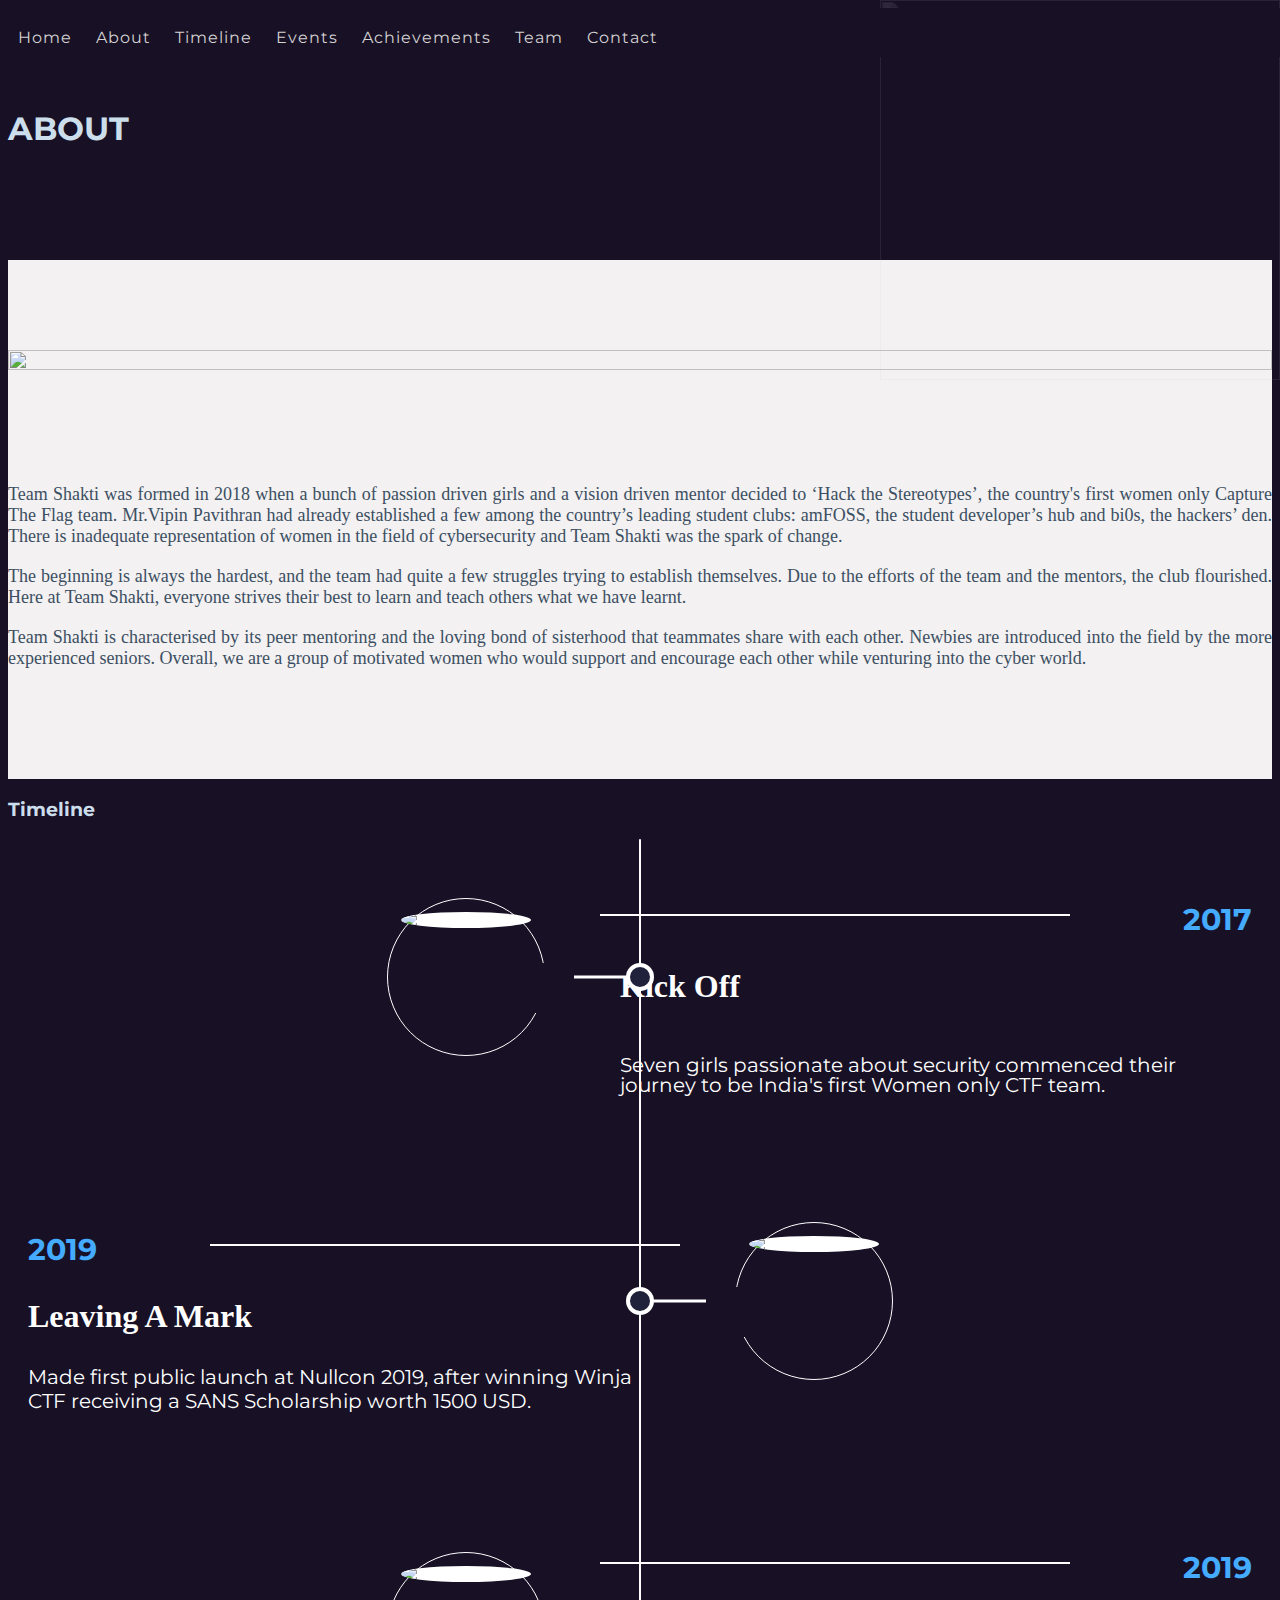
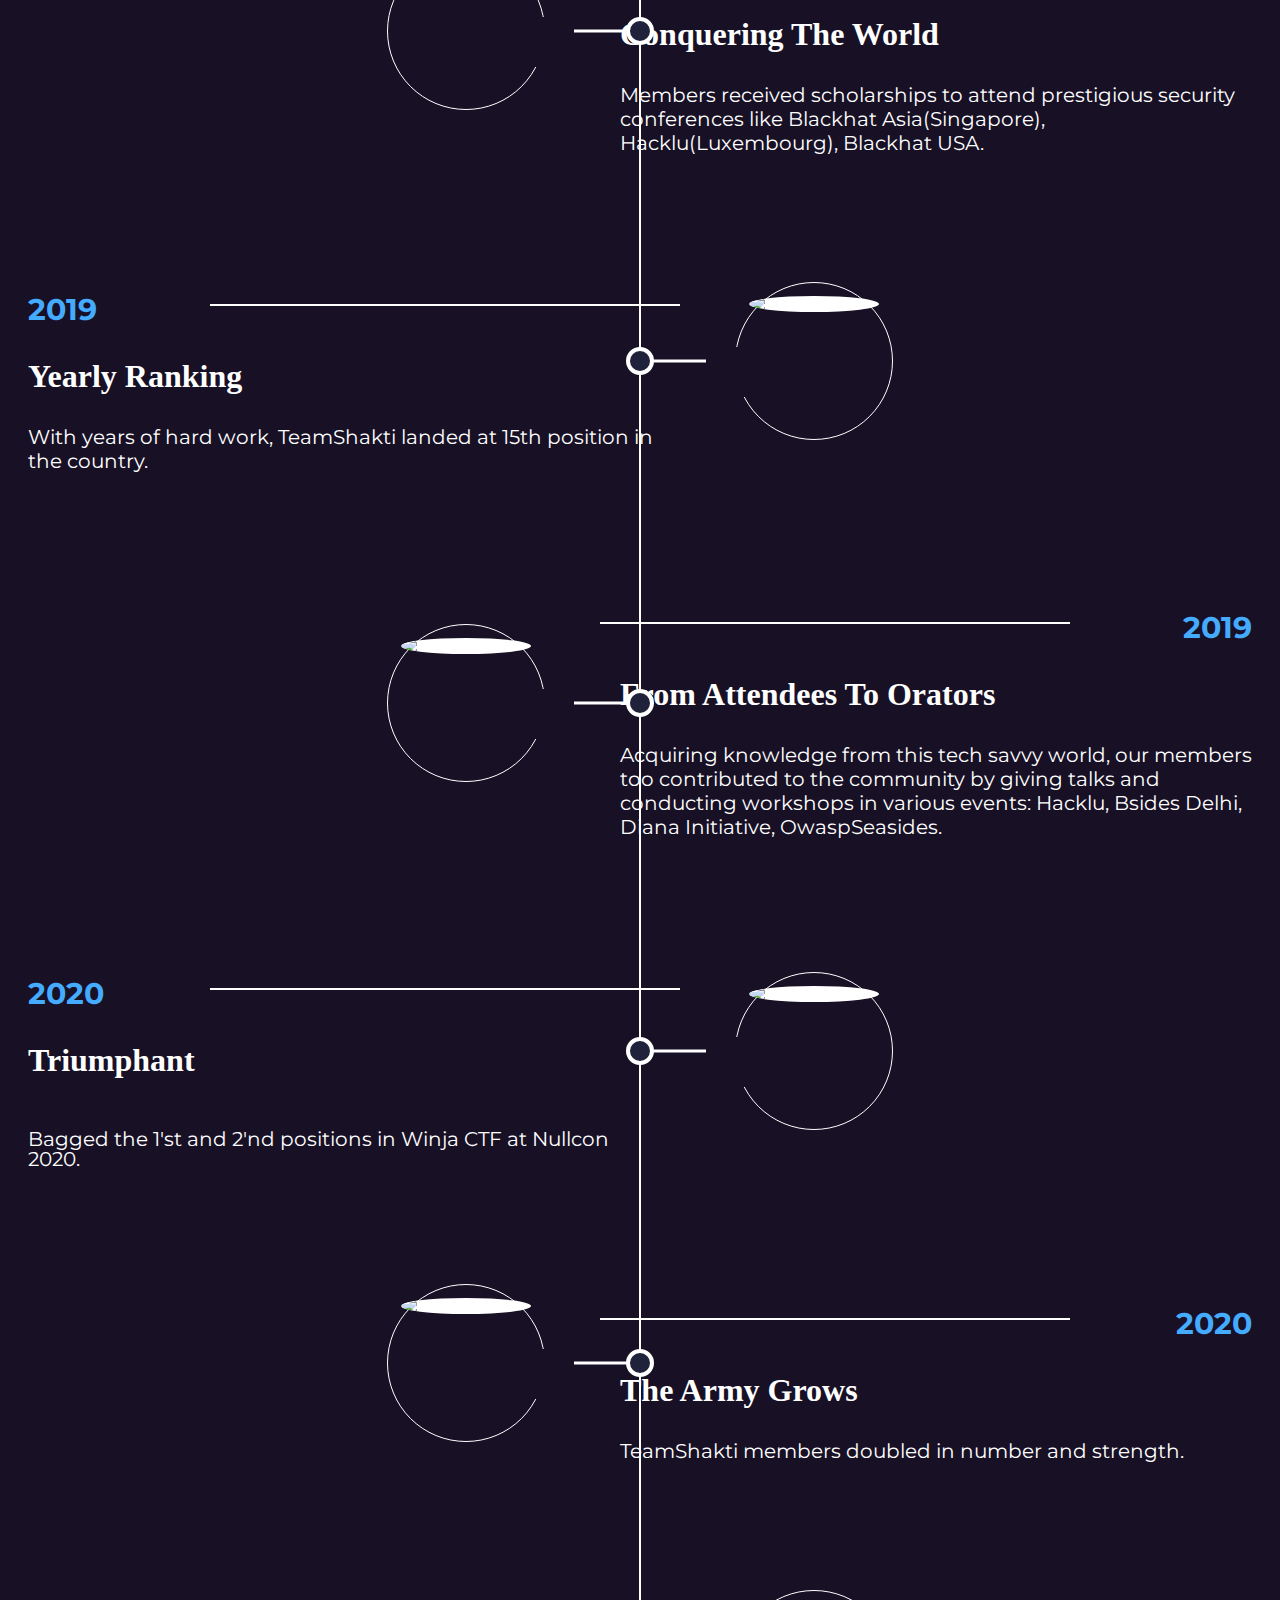
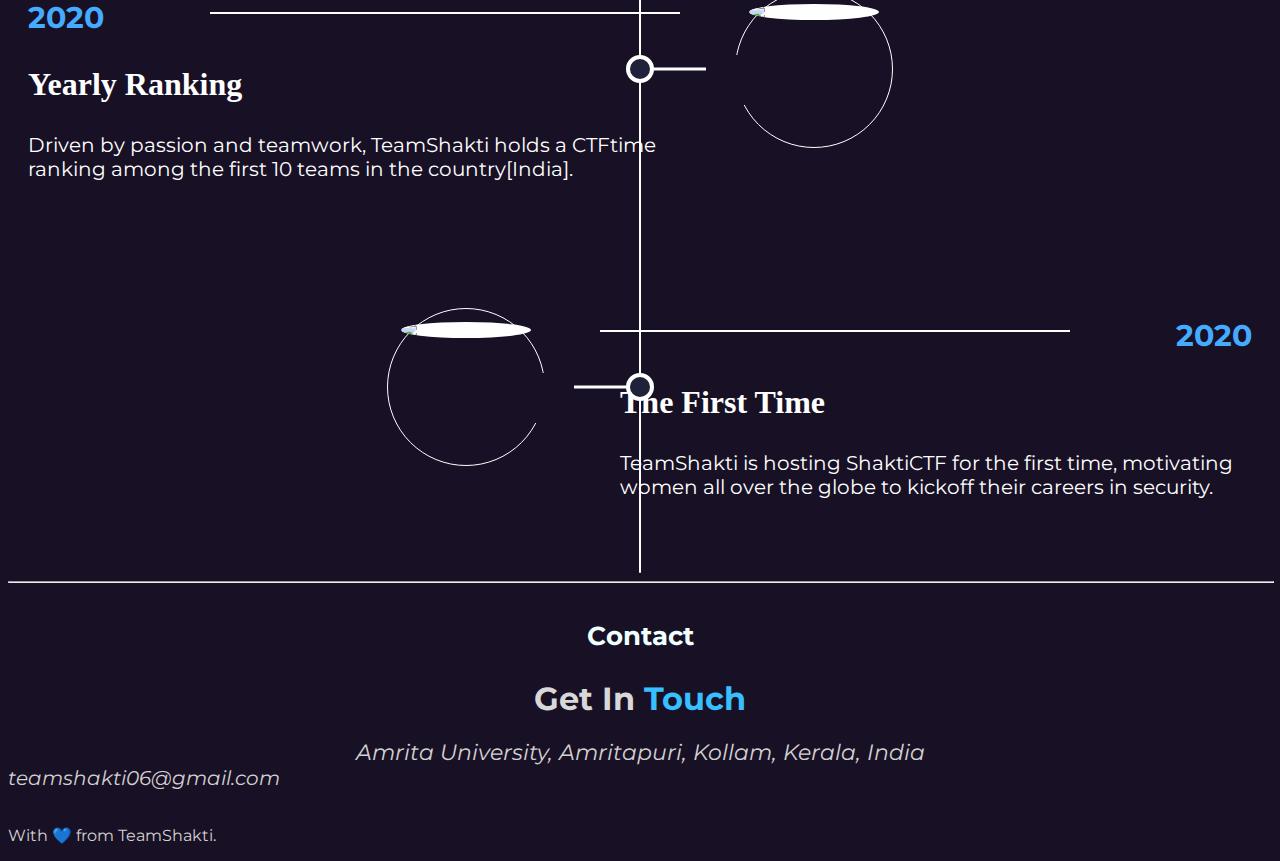
==== about.html @ 2ec17762 "Add files via upload" ====
<!doctype html>
<html lang="en">
  <head>
    <link rel="shortcut icon" type="image/icon" href="assets/img/TEAMSHAKTI.ico"/>
    <title>Team Shakti</title>
    <!-- Required meta tags -->
    <meta charset="utf-8">
    <meta name="viewport" content="width=device-width, initial-scale=1, shrink-to-fit=no">

    <!-- carousel CSS -->
    <link rel="stylesheet" href="assets/css/owl.carousel.min.css">
    <!--header icon CSS -->
    <!---<link rel="icon" href="assets/img/fabicon.png"> -->
    <!-- animations CSS -->
    <link rel="stylesheet" href="assets/css/animate.min.css">
    <!-- font-awsome CSS -->
    <link rel="stylesheet" href="assets/css/font-awesome.min.css">
    <!-- Bootstrap CSS -->
    <link rel="stylesheet" href="assets/css/bootstrap.min.css">
    <!-- mobile menu CSS -->
    <link rel="stylesheet" href="assets/css/slicknav.min.css">
    <!--css animation-->
    <link rel="stylesheet" href="assets/css/animation.css">
    <!--css animation-->
    <link rel="stylesheet" href="assets/css/material-design-iconic-font.min.css">
    <!-- style CSS -->
    <link rel="stylesheet" href="style.css">
    <!-- responsive CSS -->
    <link rel="stylesheet" href="assets/css/responsive.css">
  </head>
  <body>
    <!--header area start-->
        <div class="header-area wow fadeInDown header-absolate" style="position: fixed; background: #181126" id="nav" data-0="position:fixed;" data-top-top="position:fixed;top:0;" data-edge-strategy="set">
      <div class="container">
        <div class="row">
          <div class="col-4 d-block d-lg-none">
            <div class="mobile-menu"></div>
          </div>
          <div class="col-4 col-lg-2 ">
          </div>
                <div class="col-4 col-lg-8 d-none d-lg-block">
                    <div class="main-menu text-center">
                        <nav>
                                <ul id="slick-nav">
                                        <li><a class="scroll menu-options" href="index.html">Home</a></li>
                                        <li><a class="scroll menu-options" href="about.html">About</a></li>
                                        <li><a class="scroll menu-options" href="#timeline">Timeline</a></li>
                                        <li><a class="scroll menu-options" href="events.html">Events</a></li>
                                        <li><a class="scroll menu-options" href="achievements.html">Achievements</a></li>
                                        <li><a class="scroll menu-options" href="members.html">Team</a></li>
                                        <li><a class="scroll menu-options" href="#contact">Contact</a></li>
                                </ul>
                        </nav>
                    </div>
                </div>


            </div>
        </div>
    </div>
    <!--header area end-->


   <!--welcome area start-->


<div class="welcome-area wow fadeInUp" id="home">
         <div id="particles-js"></div>
         <div class="container">
            <div class="row">
               <div class="col-12 col-md-0 text-center">

                        <h1 class="welcome-text white_fontcolour">ABOUT</h1>

               </div>
            </div>
         </div>
             <div class="space-90"></div>
      </div>




   <div class="membe">
    <div class="welcome-area wow fadeInUp" id="home">

        <div class="container">
            <div class="row">
                <div class="col-12 col-md-6 align-self-center">
                    <div class="welcome-right">
                        <div class="space-10"></div>
                            <div class="welcome-img">
                                    <img src="assets/img/about9.png" alt="">
                                </div>
                                <div class="space-20"></div>
                    </div>
                </div>
                <div class="col-12 col-md-6">
                        <div class="welcome-text">
                            <div class="space-90"></div>
                               <div class="aboutfont">Team Shakti was formed in 2018 when a bunch of passion driven girls and a vision driven mentor decided to ‘Hack the Stereotypes’, the country's first women only Capture The Flag team. Mr.Vipin Pavithran had already established a few among the country’s leading student clubs: amFOSS, the student developer’s hub and bi0s, the hackers’ den. There is inadequate representation of women in the field of cybersecurity and Team Shakti was the spark of change.</div>
                               <br>
                                <div class="aboutfont"> The beginning is always the hardest, and the team had quite a few struggles trying to establish themselves. Due to the efforts of the team and the mentors, the club flourished. Here at Team Shakti, everyone strives their best to learn and teach others what we have learnt.</div>
                                <br>
                                <div class="aboutfont">Team Shakti is characterised by its peer mentoring and the loving bond of sisterhood that teammates share with each other. Newbies are introduced into the field by the more experienced seniors. Overall, we are a group of motivated women who would support and encourage each other while venturing into the cyber world.</div>
                               <div class="space-20"></div>
                           </div>
<div class="space-90"></div>
                </div>
            </div>
        </div>
    </div>
    </div
   <div class = "space-90"></div>
   <div class="container" id="timeline">
        <h3 class="heading white_fontcolour text-center">Timeline</h3>
        <div class="row">
            <div class="col-md-12">
            <div class="main-timeline">
                    <a class="timeline">
                        <div class="timeline-icon"><img src="assets/img/group.jpg"></div>
                        <div class="timeline-content">
                            <h3 class="title" style="text-align: right">2017</h3>
                            <h4 class="timelinefont2">Kick Off</h4>
                            <div class="timelinefont1 description"><p>Seven girls passionate about security commenced their journey to be India's first Women only CTF team.</p></div>

                        </div>
                    </a>
                    <a class="timeline">
                        <div class="timeline-icon"><img src="assets/img/girls_winning1.jpg"></div>
                        <div class="timeline-content">
                            <h3 class="title">2019</h3>
                            <h4 class="timelinefont2">Leaving A Mark</h4>
                            <div class="timelinefont1"><p> Made first public launch at Nullcon 2019, after winning Winja CTF receiving a SANS Scholarship worth 1500 USD.</p></div>
                        </div>
                    </a>
                    <a class="timeline">
                        <div class="timeline-icon"><img src="assets/img/getting_scholarship.jpg"></div>
                        <div class="timeline-content">
                            <h3 class="title" style="text-align:right">2019</h3>
                            <h4 class="timelinefont2">Conquering the world</h4>
                            <div class="timelinefont1"><p>Members received scholarships to attend prestigious security conferences like Blackhat Asia(Singapore), Hacklu(Luxembourg), Blackhat USA.</p></div>
                        </div>
                    </a>
                    <a class="timeline">
                        <div class="timeline-icon"><img src="assets/img/girl_leaders.jpg"></div>
                        <div class="timeline-content">
                            <h3 class="title">2019</h3>
                           <h4 class="timelinefont2">Yearly Ranking</h4>
                           <div class="timelinefont1"><p> With years of hard work, TeamShakti landed at 15th position in the country.</p></div> 
                        </div>
                    </a>
                    <a class="timeline">
                        <div class="timeline-icon"><img src="assets/img/girls_giving_talk.jpg"></div>
                        <div class="timeline-content">
                            <h3 class="title" style="text-align: right">2019</h3>
                            <h4 class="timelinefont2">From Attendees to Orators</h4>
                           <div class="timelinefont1"><p>Acquiring knowledge from this tech savvy world, our members too contributed to the community by giving talks and conducting workshops in various events: Hacklu, Bsides Delhi, Diana Initiative, OwaspSeasides.</p></div> 
                        </div>
                    </a>
                    <a class="timeline">
                        <div class="timeline-icon"><img src="assets/img/triumphant.jpg"></div>
                        <div class="timeline-content">
                            <h3 class="title">2020</h3>
                            <h4 class="timelinefont2">Triumphant</h4>
                           <div class="timelinefont1 description"><p>Bagged the 1'st and 2'nd positions in Winja CTF at Nullcon 2020.</p></div> 
                        </div>
                    </a>
                    <a class="timeline">
                        <div class="timeline-icon"><img src="assets/img/team_growth.jpg"></div>
                        <div class="timeline-content">
                            <h3 class="title" style="text-align:right">2020</h3>
                            <h4 class="timelinefont2">The Army Grows</h4>
                           <div class="timelinefont1"><p>TeamShakti members doubled in number and strength.</p></div> 
                        </div>
                    </a>
                    <a class="timeline">
                        <div class="timeline-icon"><img src="assets/img/indian_flag.jpg"></div>
                        <div class="timeline-content">
                            <h2 class="title">2020</h2>
                            <h4 class="timelinefont2">Yearly Ranking</h4>
                           <div class="timelinefont1"><p>Driven by passion and teamwork, TeamShakti holds a CTFtime ranking among the first 10 teams in the country[India].</p></div> 
                        </div>
                    </a>
                    <a class="timeline">
                        <div class="timeline-icon"><img src="assets/img/logo_1.png"></div>
                        <div class="timeline-content">
                            <h3 class="title" style="text-align:right">2020</h3>
                            <h4 class="timelinefont2">The First Time</h4>
                           <div class="timelinefont1"><p>TeamShakti is hosting ShaktiCTF for the first time, motivating women all over the globe to kickoff their careers in security.</p></div> 
                        </div>
                    </a>
                </div>
            </div>
        </div>
        <hr style="background:rgb(103,85,135,0.2); width:100%">
    </div>

    <!--welcome area end-->

  <!--footer start/Contact-->

<div class="container"></div>
         <div class="page-footer footer-font">
        <div class="row no-gutters">
          <div class="col-12 text-center">
          <img id="optional" src='assets/img/logo2.png' class='bg_footer'>
          <center>
          <h1 id ="contact" style ="color:azure;">Contact</h1>
            <h1 style="margin-top:10px;"><span style="color:#d8d8d8">Get In </span> <span style="color:#38BFFF">Touch</span></h1>
          <address>
            <i class="fa fa-map-marker"  aria-hidden="true" style='font-size:22px'>
              <span class="text">
                            Amrita University, Amritapuri, Kollam, Kerala, India</i>
                    </address>
          
          </center>
        
       
        <address><i class="fa fa-inbox" style='font-size:20px'></span><span class="text"> teamshakti06@gmail.com</i>        </address>
        <!--<div class="single-community text-center">-->
        <div class="temp-icon">
          <a class="twitter-t" href="https://twitter.com/teamshakti06"><i class="fa fa-twitter fa-2x"
              aria-hidden="true"></i></a>
          <a class="flag-t" href="https://ctftime.org/team/61083"><i class="fa fa-flag fa-2x"
              aria-hidden="true"></i></a>
          <a class="github-t" href="https://github.com/Team-Shakti"><i class="fa fa-github fa-2x"
              aria-hidden="true"></i></a>
        </div>
        <div class="space-20"></div>

          <p>
            With &#128153 from TeamShakti.
          
          </p>
         
      </div>
    </div>
  </div>
  </div>
  <!--community area end-->


    <!-- jquery 2.2.4 js-->
    <script src="assets/js/jquery-2.2.4.min.js"></script>
    <!-- popper js-->
    <script src="assets/js/popper.js"></script>
    <!-- carousel js-->
    <script src="assets/js/owl.carousel.min.js"></script>
    <!-- wow js-->
    <script src="assets/js/wow.min.js"></script>
    <!-- bootstrap js-->
    <script src="assets/js/bootstrap.min.js"></script>
    <!--mobile menu js-->
    <script src="assets/js/jquery.slicknav.min.js"></script>
    <!--particle s-->
    <script src="assets/js/particles.min.js"></script>
    <!-- main js-->
    <script src="assets/js/main.js"></script>

  </body>
</html>
---- style.css ----
/*
name:Cryptian, Bitcoin and Cryptocurrency HTML5 Landing Page;
author:uivision;
version:1.0.0;
css list:
===========================
1:base css
===========================
1:header css
===========================
2:welcome css
===========================
3:about css
===========================
4:ico area css
===========================
5:Documentation area css
===========================
6:roadmap area css
===========================
7:team area css
===========================
8:faq area css
===========================
9:team bg area css
===========================
10:distibution area css
===========================
10:apps area css
===========================
11:community area cs
===========================
12:footer area css
===========================
13:mobile menu css
===========================
>homePage version 2 css
----------------------------
        --welcome area v2 css
        -------------------
        --faq v2 area css
        ------------------s
        -----------------------
==========================
14:blog page css
==========================
15:single-blog page css
==========================
16:comman css
*/

/*===================
     base css
=====================*/
@import url('https://fonts.googleapis.com/css2?family=Josefin+Sans&display=swap');
@import url('https://fonts.googleapis.com/css?family=Montserrat:300,300i,400,400i,500,500i,600,600i,700,800');
@import url('https://fonts.googleapis.com/css2?family=Montserrat&display=swap');

body {
    background: #181126;
    font-family: 'Montserrat', sans-serif;
    font-size: 16px;
    overflow-x: hidden;
}

h1,
h2,
h3,
h4,
h5,
h6
{
	color: #20213a;
	font-family: 'Montserrat', sans-serif;
	text-transform: capitalize;
}

ul{
  margin: 0;
  padding: 0;
  list-style: none;
  background-color: #ffffff00;
}

a, a:hover{
  text-decoration: none;
}

p {
  font-family: 'Montserrat', sans-serif;
}

input:focus, button:focus, textarea:focus {
  outline: none
}

input, textarea{
  color: #000;
  text-transform: capitalize;
}
a.gradient-btn:hover:after,
a.gradient-btn:after,
.single-details a,
.single-details a:hover,
.about-area.v2::after,
.slicknav_nav a:hover,
.slicknav_nav .slicknav_row, .slicknav_nav a,
.single-footer li a,
.single-footer li a:hover,
.single-community i,
.single-community i:hover,
.gradient-btn.apps-btn.apps-btn-2,
.gradient-btn.apps-btn.apps-btn-2:hover,
.faq-area .owl-nav div,
.faq-area .owl-nav div:hover,
.readmore-btn,
.readmore-btn i,
.readmore-btn:hover,
.single-team-social li a:hover,
.single-team-social li a:hover i,
 .single-team-social a i,
.single-team-social li a,
.roadmap-area .owl-nav div,
.roadmap-area .owl-nav div:hover,
.single-document:hover,
.single-document:hover .single-document-text span,
.document-flag img,
.single-ico a:hover,
.ico-heading h1 a,
.ico-heading h1 a:hover,
.main-menu li ul,
.header-area,
.main-menu li:hover ul,
.main-menu li ul li a:hover,
a.single-about:hover,
.header-area.header-absolate.skrollable.skrollable-after,
a.single-about,
.main-menu li ul li a
 {
  -webkit-transition: all .3s;
  -o-transition: all .3s;
  transition: all .3s;
}

/*===================
     header css
=====================*/

.menu-options {
  position: relative;
}

.menu-options::before, .menu-options::after {
  content: '';
  position: absolute;
  left: 50%;
  width: 100%;
  height: 2px;
  background-color: #2db7d4;
  opacity: 1;
  transform-origin: center;
  transform: translateX(-50%) scaleX(0);
  transition: transform 0.4s ease;
}

.menu-options::before {
  top: 0;
}

.menu-options::after {
  bottom: 0;
}

.menu-options:hover::before, .menu-options:hover::after {
  transform: translateX(-50%) scaleX(1);
}

.logo-area img {
  width: 100%;
  margin-top: 0px;
  height: 50px;
}

.header-area {
  padding-top: 10px;
  z-index: 9999999;
  position: relative;
  width: 100%;
}

.header-area.header-absolate.skrollable.skrollable-after {
  padding-top: 15px;
  background: #000D47;
  padding-bottom: 15px;
}

.main-menu li {
  display: inline-block;
  position: relative;
  z-index: 2;
}

.main-menu li.active a{
  color: #FB9A8C;
}

.main-menu li a {
  display: block;
  padding: 10px;
  font-size: 16px;
  font-weight: 10vw;
  font-family: 'Montserrat', sans-serif;
  font-weight: normal;
  letter-spacing: 1px;
  text-justify: newspaper;
  font-style: unset;
  color: rgb(212, 209, 209);
  text-transform: capitalize;
}

.main-menu li ul {
  position: absolute;
  left: 0;
  top: 70px;
  z-index: 999;
  background: #20213a;
  border-radius: 5px;
  visibility: hidden;;
  opacity: 1;
}

.main-menu li ul li a {
  width: 150px;
  padding: 10px;
  text-align: left;
  display: block;
  border-radius: 5px;
}

.main-menu li ul li a:hover {
  background: #20213a;
  padding-left: 15px;
}

.main-menu li:hover ul {
  opacity: 1;
  visibility: visible;
  top: 52px;
  left: 0;
}

.main-menu li.active ul li a {
  color: #ede9f1;
}

/*===================
     welcome css
=====================*/

#particles-js {
  position: absolute;
  left: 0;
  top: 0;
  width: 100%;
  height: 100%;
}
.welcome-area{
	position: relative;
	z-index: 999999;
  padding-top: 80px;
}

.welcome-text h4 {
  font-size: 18px;
  margin-top: 20px;
  margin-bottom: 50px;
  line-height: 26px;
}

.welcome-text h1 {
  font-size: 43px;
  font-weight: 700;
  line-height: 50px;
}

.welcome-btn {
  margin-right: 10px;
}

.welcome-area::before {
  position: absolute;
  width: 100%;
  height: 161%;
  content: "";
  background: url(assets/img/Group1.png) no-repeat;
  top: -62%;
  left: -29%;
  z-index: -1;
}

.gradient-btn.v2 {
  height: 55px;
  line-height: 36px;
  padding-left: 30px;
  padding-right: 30px;
}

/*===================
     about css
=====================

.about-area {
  position: relative;
  z-index: 2;
}

.about-area::after {
  position: absolute;
  content: "";
  height: 140%;
  width: 100%;
  right: -38%;
  bottom: -60%;
  background: url(assets/img/about-bg.png) no-repeat;
  -webkit-transform: rotate(14deg);
  z-index: -1;
}

.single-about-area {
  z-index: 2;
  position: relative;
}

.single-logo-wrapper {
  display: table;
  height: 60px;
  width: 100%;
}

.single-item {
  display: table-cell;
  height: 100%;
  width: 100%;
  vertical-align: middle;
}

.owl-carousel .owl-item .single-item img {
  width: auto;
  display: inline-block;
}

.about-mid-text h1 {
  font-size: 31px;
  text-transform: capitalize;
  font-weight: 700;
  margin: 20px 0;
}

.about-mid-img {
  position: relative;
  left: -18%;
  margin-right: 30px;
  width: 580px;
}

.gradient-btn.about-btn i{
  padding-right: 5px;
  font-size: 16px;
}

.single-about-img img {
  width: 162px;
  height: 110px;
}

.single-about-text h4 {
  font-size: 22px;
  text-transform: capitalize;
  margin: 20px 0;
}

a.single-about {
  color: #cbe5ff;
  display: block;
  padding: 50px 25px;
  background: #1938a2;
  text-align: center;
  -webkit-transform: translateY(0px);
  -ms-transform: translateY(0px);
  transform: translateY(0px);
}

a.single-about:hover {
  background: #122e91;
  -webkit-transform: translateY(-5px);
  -ms-transform: translateY(-5px);
  transform: translateY(-5px);
}

/*===================
ico area css
======================

.ico-area {
  background: #031b69;
}


.ico-heading h1 {
  font-size: 36px;
  text-transform: capitalize;
  font-weight: 70;
}

.ico-heading h1 a {
  color: #f9748f;
  text-transform: uppercase;
}

.ico-heading h1 a:hover {
  color: #F6D266;
}

.ico-area h5 {
  font-size: 18px;
  margin-bottom: 10px;
}

.single-ico a {
  color: #f9748f;
  padding-right: 10px;
  font-size: 18px;
}
.single-ico h1 {
  font-size: 36px;
  font-weight: 700;
}

.single-ico h5 {
  font-size: 18px;
}

.single-ico a:hover {
  color: #F6D266;
}

.progress {
  height: 60px;
  border-radius: 50px;
  margin-top: 50px;
  background: #004cff;
  overflow: unset;
}

.progress-d-top {
  position: absolute;
  top: -33%;
  left: 38%;
  width: 0;
  height: 0;
  border-left: 10px solid transparent;
  border-right: 10px solid transparent;
  border-bottom: 20px solid #004cff;
}
.progress-bar.progress-bar-success {
  background: -webkit-linear-gradient(left,#f6d365,#fda085);
  position: relative;
  z-index: 2;
  border-radius: 50px 0px 0 50px;
}

.progress-details {
  position: absolute;
  right: -4%;
  top: 135%;
  height: 45px;
  width: 70px;
  background: #004cff;
  line-height: 47px;
  border-radius: 5px;
  font-weight: 700;
  animation: upDown 2s infinite;
  text-align: center;
}

.ico-area {
  position: relative;
  z-index: 2;
  overflow: hidden;
}

.ico-area:before {
  position: absolute;
  content: "";
  background: url(assets/img/liveShape-bg.svg) no-repeat;
  height: 100%;
  width: 100%;
  left: -30%;
  bottom: -41%;
}

.ico-area:after {
  position: absolute;
  content: "";
  height: 100%;
  width: 100%;
  right: -82%;
  top: -40%;
  background: url(assets/img/liveShape-bg.svg) no-repeat;
  z-index: -1;
}

#days, #minutes, #hours, #seconds {
  font-size: 36px;
  font-weight: 700;
  color: #fff;
}

.custom-progressBar{
  position: relative;
  z-index: 2;
}

.custom-progressBar::before {
  position: absolute;
  content: "\f107";
  font-family: FontAwesome;
  left: 5%;
  bottom: -61%;
  font-size: 30px;
  width: 50px;
  animation: upDown 2s infinite;
  color: red;
  font-weight: 700;
}
.custom-progressBar::after {
  position: absolute;
  content: "\f106";
  font-family: FontAwesome;
  right: 5%;
  bottom: -61%;
  color: red;
  font-size: 30px;
  font-weight: 700;
  animation: upDown 2s infinite;

}

.single-cup {
  margin-left: 6%;
  margin-top: 6%;
}

.single-cup p {
  font-size: 16px;
  text-transform: capitalize;
}

.single-cup.right {
  margin-left: 0;
  margin-right: 6%;
}

/*===================
Documentation area css
======================

.single-document-text span {
  font-size: 18px;
  font-weight: 700;
  color: #fff;
}

.heading h1 {
  font-size: 36px;
  font-weight: 700;
}

.single-document:hover .document-flag img {
  -webkit-transform: rotate(5deg);
  -ms-transform: rotate(5deg);
  transform: rotate(5deg);
}

.single-document:hover .single-document-text span {
  color: #FB9A8C;
}

button.single-document-text {
  background: none;
  border: none;
  cursor: pointer;
}

/*===================
team area css
======================*/

.single-team-img img {
  border-radius: 35px;
}

.single-team-content h3 {
  font-size: 22px;
  font-weight: 700;
  margin-bottom: 2px;
}

.single-team-content {
  padding-bottom: 15px;
}

.social {
  margin-top: 2px;
  margin-bottom: 5px; 
}

.social a {
  color: #b3b3b3;
}

.social a:hover {
  color: #2dc997;
}

.social i {
  font-size: 18px;
  margin: 0 2px;
}

.social .twitter:hover {
  color: #00acee;
}

.social .linkedin:hover {
  color: #0e76a8;
}

.social .feed:hover {
  color: #ee802f;
}

.social .github:hover {
  color: #000000;
}
/*===================
faq area css
======================

.faq-list .nav {
  display: -ms-flexbox;
  display: flex;
  -ms-flex-wrap: wrap;
  flex-wrap: wrap;
  padding-left: 0;
  margin-bottom: 0;
  list-style: none;
  display: inline-block;
}

.faq-list li {
  display: inline-block;
}

.faq-list ul li a.active {
  color: #fa758e;
}

.faq-list ul li a {
  display: block;
  margin: 0 10px;
  font-size: 16px;
  text-transform: capitalize;
  color: #fff;
}

.single-faq {
  padding: 35px 20px;
  background: #143dc7;
}

.readmore-btn {
  display: inline-block;
  color: #fa758e;
  text-transform: capitalize;
  font-size: 16px;
}

.readmore-btn i {
  font-size: 19px;
  margin-right: 5px;
}
.readmore-btn:hover {
  color: #fff;
}

.readmore-btn:hover i{
  margin-right: 10px;
}

.faq-area .owl-nav div {
  position: absolute;
  left: auto;
  right: 2%;
  bottom: -16%;
  font-size: 20px;
}

.faq-area .owl-nav .owl-prev {
  right: 5%;
}

.faq-area .owl-nav div:hover{
  color: #fa758e;
}

.single-faq h4 {
  font-size: 22px;
  font-weight: 600;
}

/*===================
team bg area css
======================

.team-bg {
  position: relative;
  z-index: 2;
}

.team-bg::after {
  position: absolute;
  content: "";
  height: 100%;
  width: 100%;
  left: 0;
  top: 0;
  background: url(assets/img/bg.png);
      background-attachment: scroll;
  z-index: -1;
  background-attachment: fixed;
}

/*===================
distibution area css
======================

.distibution-svg img {
  width: 700px;
}

.distibution-svg.distibution-svg-1 img {
  width: 400px;
}

.distibution-bg {
  position: relative;
  z-index: 2;
  overflow: hidden;
}

.distibution-bg:before {
  position: absolute;
  content: "";
  height: 100%;
  width: 100%;
  top: 0;
  background: url(assets/img/initial-bg.png) no-repeat;
  right: 0;
  left: 0;
  margin: 0 auto;
  z-index: -1;
}

.distibution-bg:after {
  content: "";
  height: 100%;
  width: 100%;
  position: absolute;
  bottom: -33%;
  right: -32%;
  background: url(assets/img/documentaion-bg.png) no-repeat;
  z-index: -1;
}

.distibution-d li {
  font-size: 18px;
  color: #fff;
}

.distibution-d li span {
  font-size: 36px;
  font-weight: 700;
}


.distibution-list-1 {
  padding-top: 10%;
}

.distibution-list-2 {
  padding-top: 13%;
}

.distibution-list-3 {
  padding-top: 4%;
}

.distibution-list-4 {
  padding-top: 13%;
}

.distibution-svg.distibution-svg-2 {
  position: relative;
  z-index: 2;
}

.distibution-d.distibution-d-2 {
  position: absolute;
  left: 93%;
  width: 575px;
  z-index: 999999999;
}

.distibution-list-5 {
  padding-top: 3%;
  padding-right: 2%;
}

.distibution-list-6 {
  padding-top: 27%;
  padding-right: 16%;
}

.distibution-list-7 {
  padding-top: 25%;
  padding-right: 40%;
}

.distibution-list-8 {
  padding-top: 26%;
  padding-right: 58%;
}

/*===================
apps area css
======================*/

.gradient-btn.apps-btn {
  padding: 25px;
}

.gradient-btn.apps-btn i{
  font-size: 20px;
  padding-right: 10px;
}

.gradient-btn.apps-btn {
  padding: 20px 30px;
  text-transform: capitalize;
}

.gradient-btn.apps-btn.apps-btn-2{
  margin-left: 10px;
  background: transparent;
  border: 2px solid #1452e2;
}

.apps-area p{
  font-size: 16px;
  color: #fff;
}

.apps-img img {
  width: 400px;
}

/*===================
community area css
======================

.community-area {
  position: relative;
  z-index: 2;
  background: #031b69;
  overflow:hidden;
}

.community-area:before {
  position: absolute;
  content: "";
  height: 100%;
  width: 100%;
  bottom: -40%;
  left: -24%;
  background: url(assets/img/liveShape-bg.svg) no-repeat;
  z-index: -1;
}

.community-area:after {
  content: "";
  position: absolute;
  width: 100%;
  height: 100%;
  top: -31%;
  right: -84%;
  z-index: -1;
  background: url(assets/img/liveShape-bg.svg) no-repeat;
}

.single-community i {
  display: block;
  width: 80px;
  height: 80px;
  color: #0a0808;
  font-size: 24px;
  background: whitesmoke;
  text-align: center;
  line-height: 80px;
  margin: 10px;
  float: right;
  border-radius: 50%;
  border: 1px solid transparent;
}

.single-community i:hover{
  background: transparent !important;
  border-color: #8e3535;
  font-size: 20px;
}

.single-community.mid-social i {
  float: left;
  height: 100px;
  width: 100px;
  line-height: 100px;
  font-size: 30px;
}

.single-community.mid-social i:hover {
  font-size: 25px;
}

.single-community.big-social i:hover{
  font-size: 30px;
}

.single-community.big-social i {
  float: left;
  height: 120px;
  width: 120px;
  line-height: 120px;
  font-size: 40px;
}

.single-community a.google-plus i {
  background: #EA4335;
}

.single-community a.linkedin i {
  background: #0e76a8;
}

.single-community a.dribbble i {
  background: #E84C88;
}

.single-community a.github i {
  background: #171515;
}

.single-community a.behance i {
  background: #B4B4B4;
}

.single-community a.youtube i {
  background: #ff0000;
}

.single-community a.twitter i {
  background: #fbfbfb;
}

.single-community a.flickr i {
  background: #F93FA2;
}

.single-community a.ctf i {
  background: #efefef;
}

/*===================
footer area css
======================
.single-footer .logo-area img {
  width: 90px;
}

.single-footer li a {
  color: #7b4242;
  display: inline-block;
  margin-bottom: 10px;
}

.single-footer input {
  background: none;
  border: none;
  width: 78%;
  padding: 10px;
}

.single-footer .footer-form{
  background: #031b69;
  border-radius: 5px;
}


.footer-form a {
  float: right;
  width: 20%;
}
.single-footer li a:hover {
  padding-left: 5px;
  color: #FB9A8C;
}

/*====================
mobile menu css
======================*/


.slicknav_btn.slicknav_collapsed {
  margin: 0;
  padding: 0;
  background: none;
  width: 100%;
}

.slicknav_icon {
  margin: 0;
}

.slicknav_menu {
  background: none;
}

.slicknav_btn.slicknav_open {
  background: none;
  margin: 0;
  padding: 0;
  width: 100%;
}

.slicknav_nav {
  background: #20213a;
  width: 90vw;
  text-align: center;
  position: absolute;
  left: auto;
  right: auto;
  top: 50px;
}

.slicknav_menu .slicknav_menutxt {
  display: none;
  font-weight: bold;
}

.slicknav_nav .slicknav_row, .slicknav_nav a {
  padding: 10px 20px;
  margin: 0;
}

.slicknav_nav a:hover {
  -webkit-border-radius: 6px;
  -moz-border-radius: 6px;
  border-radius: 6px;
  background: rgba(45 ,212, 204, 0.3);
  font-weight: bolder;
  color: #fff;
  padding-left: 25px;
}

.slicknav_nav .slicknav_row:hover {
  background: #2db7d4;
  opacity: 0.1;

}
.slicknav_nav .slicknav_item a, .slicknav_nav .slicknav_parent-link a {
  text-transform: capitalize;
}

/*==========================================================================
homePage version 2 css
===========================================================================*/

/*===================
welcome area v2 css
======================*/

.welcome-area.v2 {
  padding: 90px 0;
      padding-top: 90px;
  padding-top: 160px;
}

.v2.welcome-progress {
  background: #001763;
  padding: 50px 30px;
  border-radius: 10px;
  box-shadow: 0 0 45px #0324af;
}

.progress.v2 {
  margin: 10px 0;
  height: 30px;
  background: #062489;
}

.v2.welcome-progress a.gradient-btn {
  width: 100%;
  padding: 15px 0px;
}

.progress.v2 .progress-bar {
  border-radius: 50px;
  background: -webkit-linear-gradient(top,#00bbf9,#005eea);
  position: relative;
  z-index: 2;
}

.progress.v2 .progress-bar:after {
  position: absolute;
  content: "";
  height: 50px;
  width: 50px;
  background: -webkit-linear-gradient(top,#00bbf9,#005eea);
  right: 0;
  border-radius: 50px;
}

.v2.welcome-progress h4 {
  font-size: 18px;
  font-weight: 700;
  margin-bottom: 15px;
}
.single-prgress-w p {
  font-size: 18px;
  font-weight: 700;
  color: #f7f2f2;
  text-transform: none;
}

.single-prgress-b p {
  font-weight: 700;
  margin-top: 10px;

}

.v2.welcome-progress .progress-time h5 {
  font-size: 14px;
  text-align: center;
}

/*===================
token area v2 css
======================*/
.row.no-gutters {
  margin-right: 0;
  margin-left: 0;

  & > [class^="col-"],
  & > [class*=" col-"] {
    padding-right: 0;
    padding-left: 0;
  }
}

.about-area.v2::after {
  right: -28%;
  bottom: 22%;
  -webkit-transform: rotate(0deg);
  -ms-transform: rotate(0deg);
  transform: rotate(0deg);
}

/*===================
distibution area v2 css
======================*/

.distibution-bg.v2::after {
  bottom: 0%;
  right: -29%;
}


/*===================
faq v2 area css
======================

.faq-area.v2 .card-header:first-child {
  border-radius: none !important;
  border-radius: none;
  background: #031b6f;
  padding: 5px;
    padding-left: 5px;
  padding-left: 30px;
}

.faq-area.v2 .card {
  border: none;
  background: #143dc7;
  margin-bottom: 20px;
}

.faq-area.v2 .btn.btn-link {
  color:#8e3535;
  font-weight: 400;
  font-size: 18px;
  text-decoration: none;
  display: block;
  width: 100%;
  text-align: left;
  cursor: pointer;
}

.btn.btn-link{
  position: relative;
  z-index: 2;
}

.btn.btn-link::after {
  position: absolute;
  left: -3%;
  content: "+";
  height: 100%;
  width: 30px;
  text-align: center;
  top: 0;
  line-height: 35px;
  animation: upDown 2s infinite;
  font-size: 20px;
}

[aria-expanded="true"].btn.btn-link::after {
  content: "-";
}

/*===================
community v2 area css
======================

.community-area.v2 .single-community li{
  display: inline-block;
}

.contact-form input, .contact-form textarea {
  width: 100%;
  background: none;
  border: 1px solid #163fcb;
  padding: 15px;
  text-transform: capitalize;
  border-radius: 5px;
}

.single-details small {
  font-size: 12px;
  text-transform: unoppercase;
  color:#8e3535;
}

.single-details a{
  font-size: 24px;
  text-transform: none;
  color:#8e3535;
}

.single-details a:hover {
  color: #FE978B;
  padding-left: 10px;
}

.community-area.v2::after {
  top: -14%;
  right: -73%;
}

.community-area.v2::before {
  bottom: -63%;
  left: -17%;
}

.single-footer .footer-form.v2{
  background: #062489;
}
/*==========================
blog page css
==========================*/
.welcome-header{
  padding: 150px 0;
  font-size: 18px;
  text-transform: capitalize;

}
.welcome-header a{
  -webkit-transition: all .3s;
  -o-transition: all 3s;
  transition: all .3s;
}
.welcome-header a:hover{
  color: #ef5050;
  -webkit-transition: all .3s;
  -o-transition: all 3s;
  transition: all .3s;
}
.welcome-header i {
  padding: 0 10px;
}
.welcome-area.bv{
  background: url(assets/img/about-shap.jpg) no-repeat;
  background-size: cover;
  background-position: center;
  position: relative;
  z-index: 2;
}
.welcome-area.bv:after{
  position: absolute;
  height: 100%;
  width: 100%;
  content: "";
  background: #000;
  opacity: .8;
  left: 0;
  top: 0;
  z-index: -1;
}
/*.single-blog-image {
  background-position: center !important;
  background-size: cover !important;
  height: 300px;
  border-radius: 10px 10px 0 0;

}
.blog-bg-1 {
  background: url(assets/img/blog-blog-1.jpg);
}
.blog-bg-2 {
  background: url(assets/img/blog-blog-2.jpg);
}
.blog-bg-3 {
  background: url(assets/img/blog-blog-3.jpg);
}
.blog-bg-4 {
  background: url(assets/img/blog-blog-4.jpg);
}
.blog-bg-5 {
  background: url(assets/img/blog-blog-5.jpg);
}
.blog-bg-6 {
  background: url(assets/img/blog-blog-6.jpg);
}
.blog-bg-7 {
  background: url(assets/img/blog-blog-7.jpg);
}
.blog-bg-8 {
  background: url(assets/img/blog-blog-8.jpg);
}
.blog-bg-9 {
  background: url(assets/img/blog-blog-4.jpg);
}

.single-blog-text a {
  color: #8e3535;
  font-size: 17px;
  -webkit-transition: all .3s;
  -o-transition: all 3s;
  transition: all .3s;
}
.single-blog-text a:hover {
  color: #F78A89;
  -webkit-transition: all .3s;
  -o-transition: all 3s;
  transition: all .3s;
}
.single-blog-text {
  padding: 20px;
  margin-bottom: 30px;
  box-shadow: 0 0 2px #f2f2f2;
  border-radius: 0 0 10px 10px;
}
.single-blog{
  border-radius: 10px;
}

/*==========================
single-blog page css
==========================
a.single-blog-top:hover {
  color: #f38417;
}
.single-blog-h1 {
  font-size: 36px;

}
.single-blog-h4{
  font-size: 24px;
}

.single-blog-h1, .single-blog-h4{
  color: #fff;
  font-weight: 700;
}
.quite-area {
  background: #1938a2;
  padding: 30px 0;
}
.quite-text {
  width: 50%;
  margin: 0 auto;
  text-align: center;
}
.quite-text i {
  font-size: 30px;
  color: #fff;
}

.single-blog-social li {
  display: inline-block;
}
.single-blog-social li a {
  display: block;
  color: #676767;
  background: #f8f8f8;
  text-transform: capitalize;
  height: 40px;
  width: 91px;
  text-align: center;
  line-height: 40px;
  margin-right: 8px;
  border-radius: 10px;
  border: 1px solid transparent;
  -webkit-transition: all .3s;
  -o-transition: all 3s;
  transition: all .3s;
}
.single-blog-social li a:hover{
  border-color: #884141;
  background: transparent;
  -webkit-transition: all .3s;
  -o-transition: all 3s;
  transition: all .3s;
}
.single-blog-social a.blog-234 {
  background: #22233b;
  color: #351d1d;
}
.single-blog-social a.blog-234:hover {
  background: #884141;
  color: #22233b;
}
.single-blog-social a.facebook-b {
  background: #3B5998;
  color: #a94e4e;
}
.single-blog-social a.facebook-b:hover {
  background: transparent;
  color: #3B5998;
}
.single-blog-social a.camera-b {
  background: #c32aa3;
  color: #884141;
}
.single-blog-social a.camera-b:hover {
  background: transparent;
  color: #c32aa3;
}
.single-blog-social a.twitter-b {
  background: #1da1f2;
  color: #884141;
}
.single-blog-social a.twitter-b:hover {
  background: transparent;
  color: #1da1f2;
}

.comment-img {
  width: 25%;
  text-align: center;
  float: left;
}

.comment-img img{
  height: 100px;
  width: 100px;
  border-radius: 50%;
}
.comment-text-form {
  width: 75%;
  float: left;
}
.comment-text-form input {
  width: 70%;
  border: none;
  padding: 10px 20px;
  border-radius: 5px;
  background: #062489;
  color: #884141;
  border: 1px solid #163fcb;
}

.comment-text-form a.custom-btn {
  width: 25%;
  text-align: center;
  float: right;
}
.single-comment {
  height: 250px;
  padding: 20px;
  box-shadow: 0 0 2px #f2f2f2;
}
.single-blog-area a.gradient-btn {
  margin-left: 20px;
}
.single-blog-area a{
  color: #884141;
  -webkit-transition: all .3s;
  -o-transition: all 3s;
  transition: all .3s;
}
.single-blog-area a:hover{
  color: #787877;
  -webkit-transition: all .3s;
  -o-transition: all 3s;
  transition: all .3s;
}

.single-blog-contact input {
  width: 48%;
  border-radius: 10px;
}

.single-blog-contact input:nth-child(2) {
  margin-left: 20px;
  float: right;
}

.single-blog-contact input,
.single-blog-contact textarea{
  border: 1px solid #163fcb;
  padding: 10px;
  padding-left: 20px;
  text-transform: capitalize;
  color: #fff;
  background:#062489;
}

.single-blog-contact textarea{
  width: 100%;
}

.single-blog-area small span {
  padding-left: 50px;
}*/

small{
  font-size: 14px;
  font-style: italic;
}


/*===================
comman css
======================*/
.ex1 {
  padding-left: auto;
  padding-right: auto;
  margin: auto;
  width: 60%;

  padding: 10px;
}
img {
  width: 100%;
  height: auto;
}
.member {
  background-color: #f3f1f1
}
.white_fontcolour{
  color: #ccdeeb
}
.member_fontcolour{
  color: #20213a
}

.about_fontcolour{
  color: #aebfd1;
  flex-wrap: wrap;
}
.monospace {
  font-family: "montserrat";
  
}
.membe {
  background-color: #f3f1f1
}

.custom-heading {
  font-family: 'Josefin Sans', sans-serif;

}

.section-padding{
  padding: 90px 0;
}

.space-10{
  height: 10px;
}

.space-20{
  height: 20px;
}

.space-30{
  height: 30px;
}

.space-40{
  height: 40px;
}
.space-50{
  height: 50px;
}

.space-60{
  height: 60px;
}

.space-70{
  height: 70px;
}

.space-80{
  height: 80px;
}

.space-90{
  height: 90px;
}

.space-100{
  height: 100px;
}

.mr-20{
  margin-right:20px;
}

a.gradient-btn {
  display: inline-block;
  color: #f9f5f5;
  text-transform: uppercase;
  font-weight: 700;
  background: -webkit-linear-gradient(right,#3d3e40,#667aa9,#443e54);
  padding: 10px 20px;
  border-radius: 5px;
  position: relative;
  z-index: 2;
  text-align: center;

}

a.gradient-btn:after {
  position: absolute;
  left: 0;
  top: 0;
  content: "";
  background: -webkit-linear-gradient(left,#8bc1fe,#667aa9,#443e54);
  height: 100%;
  width: 100%;
  z-index: -1;
  border-radius: 5px;
  opacity: 0;

}

a.gradient-btn:hover:after{
  opacity: 1;
}

.heading h5 {
  font-size: 20px;
  text-transform: uppercase;
}

.about-mid-img img,
.document-flag img,
.single-team-img img,
.welcome-img img{
  height: 100%;
  width: 100%;
}

::-webkit-input-placeholder{color:#fff}
:-ms-input-placeholder{color:#fff}
::-ms-input-placeholder{color:#fff}
::placeholder{color:#b58a8a}
.card{position:relative;display:-ms-flexbox;display:flex;-ms-flex-direction:column;flex-direction:column;min-width:0;word-wrap:break-word;background-color:#000000;background-clip:border-box;border:1px solid hsl(0, 0%, 0%)%);border-radius:.25rem;}
.card-body{-ms-flex:1 1 auto;flex:1 1 auto;padding:1.25rem}
/*=================
      timeline
 ==================

.timeline-padding{
    padding:10px;
}

.roadmap-area{
	background: #f3f1f1;
	overflow: hidden;
}

.roadmap-area .owl-nav div {
  position: absolute;
  right: 0;
  font-size: 20px;
  color: #fff;
}

.roadmap-area .owl-nav .owl-prev {
  left: auto;
  right: 5%;
}

.roadmap-area .owl-nav div:hover{
  color: #fa758e;
}

.roadmap-area .owl-carousel .owl-stage-outer {
  overflow: visible;
}

.timeline {
  list-style: none;
  padding: 20px 0 20px;
  position: relative;
}

.timeline:before {
  top: 0;
  bottom: 0;
  position: absolute;
  content: "";
  width: 2px;
  background-color: #20213a;
  left: 50%;
  margin-left: -1.5px;
}

.timeline > li {
  margin-bottom: 30px;
  position: relative;
}

.timeline > li:before,
.timeline > li:after {
  content: " ";
  display: table;
}

.timeline > li:after {
  clear: both;
}

.timeline > li:before,
.timeline > li:after {
  content: " ";
  display: table;
}

.timeline > li:after {
  clear: both;
}

.timeline > li > .timeline-panel {
  width: 46%;
  float: left;
  border: 1px solid #d4d4d4;
  border-radius: 2px;
  padding: 20px;
  position: relative;
  -webkit-box-shadow: 0 1px 6px rgba(0, 0, 0, 0.175);
  box-shadow: 0 1px 6px rgba(0, 0, 0, 0.54);
}

.timeline > li > .timeline-panel:before {
  position: absolute;
  top: 26px;
  right: -15px;
  display: inline-block;
  border-top: 14px solid transparent;
  border-left: 14px solid #e4e4e4;
  border-right: 0 solid #e4e4e4;
  border-bottom: 15px solid transparent;
  content: " ";
}

.timeline > li > .timeline-panel:after {
  position: absolute;
  top: 27px;
  right: -14px;
  display: inline-block;
  border-top: 14px solid transparent;
  border-left: 14px solid #7d7272;
  border-right: 0 solid #7c7271;
  border-bottom: 14px solid transparent;
  content: " ";
}

.timeline > li > .timeline-badge {
  color: #fff;
  width: 40px;
  height: 40px;
  line-height: 50px;
  font-size: 1.4em;
  text-align: center;
  position: absolute;
  top: 20px;
  left: 50%;
  margin-left: -20px;
  background-color: #20213a;
  z-index: 100;
  border-top-right-radius: 50%;
  border-top-left-radius: 50%;
  border-bottom-right-radius: 50%;
  border-bottom-left-radius: 50%;
}

.timeline > li.timeline-inverted > .timeline-panel {
  float: right;
}

.timeline > li.timeline-inverted > .timeline-panel:before {
  border-left-width: 0;
  border-right-width: 15px;
  left: -15px;
  right: auto;
}

.timeline > li.timeline-inverted > .timeline-panel:after {
  border-left-width: 0;
  border-right-width: 19px;
  left: -14px;
  right: auto;
}

.timeline-badge.primary {   /*color of dots  
  background-color: #20213a !important;}

.timeline-badge.success {
  background-color: #20213a !important;}

.timeline-badge.warning {
  background-color: #20213a !important;
}

.timeline-badge.danger {
  background-color: #20213a !important;
}

.timeline-badge.info {
background-color: #20213a !important;}

.timelin-title {   /* title color of each block 
  margin-top: auto;
  color:#0f1756;
  font-family: 'Montserrat', sans-serif;
}

.timeline-body > p,
.timeline-body > ul {
  margin-bottom: 0;
}

.timeline-body > p + p {
  mrgin-top: 10px;
}*/

/*======================
        Gallery
=======================*/
.card {
  background: #e4e4e4;
  border: 0px;
  border-radius: 0.4rem;
  box-shadow: 3px 7px 15px -1px rgba(185, 240, 232, 0.3);
}

.gallery-block.grid-gallery{
  padding-bottom: 60px;
  padding-top: 60px;
}

.gallery-block.grid-gallery .heading{
    margin-bottom: 50px;
    text-align: center;
}

.gallery-block.grid-gallery .heading h2{
    font-weight: bold;
    font-size: 1.4rem;
    text-transform: uppercase;
}

.gallery-block.grid-gallery a:hover{
  opacity: 0.8;
}

.gallery-block.grid-gallery .item img{
  box-shadow: 0px 2px 10px rgba(0, 0, 0, 0.15);
  transition: 0.4s;
}

.gallery-block.grid-gallery .item{
  margin-bottom: 20px;
}

@media (min-width: 576px) {

.gallery-block.grid-gallery .scale-on-hover:hover{
    transform: scale(1.05);
    box-shadow: 0px 10px 10px rgba(0, 0, 0, 0.15) !important;
  }
}


/*=================
        glowtext
===================
.glow {
  font-size: 80px;
  color: #fff;
  -webkit-animation: glow 1s ease-in-out infinite alternate;
  -moz-animation: glow 1s ease-in-out infinite alternate;
  animation: glow 1s ease-in-out infinite alternate;
}

@-webkit-keyframes glow {
  from {
    text-shadow: 0 0 1px #fff, 0 0 3px #fff, 0 0 5px #032368, 0 0 7px #032368, 0 0 9px #70c6ff, 0 0 10px #70c6ff, 0 0 12px #70c6ff;
  }
  
  to {
    text-shadow: 0 0 3px #fff, 0 0 5px #4dcdff, 0 0 7px #4dcdff, 0 0 9px #4dcdff, 0 0 10px #4dcdff, 0 0 12px #4dcdff, 0 0 14px #4dcdff;
  }
}
*/


/*=================
        footer
===================*/
#contact {
  font-family: 'Montserrat';
 /* background: #e4e4e4;
  font-weight: bold;*/
  font-size: 2vw;
  width: 38%;
  line-height: normal;
  color: #ffffffe1;/* rgb(212, 209, 209);*/
  padding-top: 20px;
  padding-bottom: 10px;
  text-align: center;
}

.footer-font{
  font-style: inherit;
  color:  rgb(212, 209, 209);
}

.temp-icon {
  text-align: center;
  font-size: 20px;
  width: 100%;
  color: white; 
}

.bg_footer{
  position: absolute;
  right: 0;
  top: 0;
  display: block;
  height: 380px;
  width: 400px;
  opacity: 0.1;
}

@media (max-width:990px) {
  img#optional {
    display: none;
  }
  #contact {
    font-size: 20px;
  }
}

.bg_footer:hover {
  position: absolute;
  right: 0;
  top: 0;
  display: block;
  height: 380px;
  width: 400px;
  opacity: 0.8;
}

.twitter-t{
  color: rgb(212, 209, 209);
}
.twitter-t:hover{
    background: transparent;
    color:#00acee;
}
.flag-t{
  color:  rgb(212, 209, 209);
}
.flag-t:hover{
    background: transparent;
    color: crimson;
}
.github-t{
  color:  rgb(212, 209, 209);
}
.github-t:hover{
    background: transparent;
    /*color:rgb(81, 142, 145);*/
    color: #7DBBE6;
}

.column-3div{
  float: left;
  width: 33.33%;

}

.new-row-foot:after{
  content: "";
  display: table;
  clear: both;
}
/*---new timeline----*/

/*--new timeline---*/
/*timeline*/

.main-timeline h4 {

  margin:30px 0;
  color:#44abff;

}

.main-timeline {
    position: relative
}

.main-timeline:before {
    content: "";
    width: 2px;
    height: 100%;
    border-radius: 20px;
    margin: 0 auto;
    background: #ffffff;
    position: absolute;
    top: 0;
    left: 0;
    right: 0
}

.main-timeline .timeline {
    display: inline-block;
    margin-bottom: 50px;
    min-width: 100%;
    position: relative
}

.main-timeline .timeline:before {
    content: "";
    width: 20px;
    height: 20px;
    border-radius: 50%;
    border: 4px solid #fff;
    background: #20213a;
    position: absolute;
    top: 50%;
    left: 50%;
    z-index: 1;
    transform: translate(-50%, -50%)
}

.main-timeline .timeline-icon {
    display: inline-block;
    width: 130px;
    height: 130px;
    border-radius: 50%;
    border: 1px solid #ffffff;
    padding: 13px;
    text-align: center;
    position: absolute;
    top: 50%;
    left: 30%;
    transform: translateY(-50%)
}

.main-timeline .timeline-icon img {
    display: block;
    border-radius: 50%;
    background: #ffffff;
    font-size: 64px;
    color: #fff;
    line-height: 100px;
    z-index: 1;
    position: relative
}

.main-timeline .timeline-icon:after,
.main-timeline .timeline-icon:before {
    content: "";
    width: 100px;
    height: 3px;
    background: #ffffff;
    position: absolute;
    top: 50%;
    right: -100px;
    transform: translateY(-50%)
}

.main-timeline .timeline-icon:after {
    width: 70px;
    height: 50px;
    background: #181126;
    top: 89px;
    right: -30px
}

.main-timeline .timeline-content {
    width: 50%;
    padding: 0 20px;
    margin: 62px 0 0;
    float: right;
    position: relative
}

.main-timeline .timeline-content:before {
    content: "";
    width: 70%;
    height: 100%;
    border: none;
    position: absolute;
    bottom: -13px;
    left: 35px
}

.main-timeline .timeline-content:after {
    content: "";
    width: 70%;
    height: 2px;
    background: #ffffff;
    position: absolute;
    top: 13px;
    left: 0
}

.main-timeline .title {
    font-size: 30px;
    color: #44abff;
    text-transform: uppercase;
    margin: 0 0 10px
}

.main-timeline .description {
    display: inline-block;
    font-size:20px;
    line-height: 20px;
    margin: 0
}

.main-timeline .timeline:nth-child(even) .timeline-icon {
    left: auto;
    right: 30%
}

.main-timeline .timeline:nth-child(even) .timeline-icon:before {
    right: auto;
    left: -100px
}

.main-timeline .timeline:nth-child(even) .timeline-icon:after {
    right: auto;
    left: -30px
}

.main-timeline .timeline:nth-child(even) .timeline-content {
    float: left
}

.main-timeline .timeline:nth-child(even) .timeline-content:before {
    left: auto;
    right: 35px;
    transform: rotateY(180deg)
}

.main-timeline .timeline:nth-child(even) .timeline-content:after {
    left: auto;
    right: 0
}


.main-timeline .timelinefont1 {
  font-size: 20px;
  color: white;
}
@font-face {
  font-family: 'josefin';
  src: url(./assets/fonts/JosefinSans.ttf);
  font-style: normal;
  font-weight: 500;
}
.main-timeline .timelinefont2 {
  font-family: josefin, cursive;
  font-size: 32px;
  color: white;
  text-align: left;

}

.main-timeline .timelinefont3 {
  font-family: "Lucida Console", Courier, monospace;
  font-weight: bold;
}


@media only screen and (max-width:1200px) {
    .main-timeline .timeline-icon:before {
        width: 50px;
        right: -50px
    }
    .main-timeline .timeline:nth-child(even) .timeline-icon:before {
        right: auto;
        left: -50px
    }
    .main-timeline .timeline-content {
        margin-top: 75px
    }
}

@media only screen and (max-width:990px) {
    .main-timeline .timeline {
        margin: 0 0 10px
    }
    .main-timeline .timeline-icon {
        left: 25%
    }
    .main-timeline .timeline:nth-child(even) .timeline-icon {
        right: 25%
    }
    .main-timeline .timeline-content {
        margin-top: 115px
    }
    .main-timeline .title {
        margin: 0 0 10px;
    }
    
}

@media only screen and (max-width:767px) {
    .main-timeline {
        padding-top: 50px
    }
    .main-timeline:before {
        left: 80px;
        right: 0;
        margin: 0
    }
    .main-timeline .timeline {
        margin-bottom: 70px
    }
    .main-timeline .timeline:before {
        top: 0;
        left: 83px;
        right: 0;
        margin: 0
    }
    .main-timeline .timeline-icon {
        width: 60px;
        height: 60px;
        line-height: 40px;
        padding: 5px;
        top: 0;
        left: 0
    }
    .main-timeline .timeline:nth-child(even) .timeline-icon {
        left: 0;
        right: auto
    }
    .main-timeline .timeline-icon:before,
    .main-timeline .timeline:nth-child(even) .timeline-icon:before {
        width: 25px;
        left: auto;
        right: -25px
    }
    .main-timeline .timeline-icon:after,
    .main-timeline .timeline:nth-child(even) .timeline-icon:after {
        width: 25px;
        height: 30px;
        top: 44px;
        left: auto;
        right: -5px
    }
    .main-timeline .timeline-icon i {
        font-size: 30px;
        line-height: 45px
    }
    .main-timeline .timeline-content,
    .main-timeline .timeline:nth-child(even) .timeline-content {
        width: 100%;
        margin-top: -15px;
        padding-left: 110px;
        padding-right: 5px
    }
    .main-timeline .timeline:nth-child(even) .timeline-content {
        float: right
    }
    .main-timeline .timeline-content:before,
    .main-timeline .timeline:nth-child(even) .timeline-content:before {
        width: 50%;
        left: 120px
    }
    .main-timeline .timeline:nth-child(even) .timeline-content:before {
        right: auto;
        transform: rotateY(0)
    }
    
    .main-timeline .timeline-content:after,
    .main-timeline .timeline:nth-child(even) .timeline-content:after {
        left: 85px
    }
    .main-timeline .title{
        float: right;
        text-align: right;
    }
    .main-timeline .timeline-content:after {
      width:45vw;
    }

    .main-timeline .timelinefont2 {
      text-align: left;
      font-size: 25px;
      color: white;
    }
    .main-timeline .timelinefont1 {
    /* font-family: ptsans; */
    text-align: left;
    font-size: 20px;
    }
    .main-timeline h4 {
    margin-top:25px;
    }


}

@font-face {
  font-family: 'pt';
  src: url(./assets/fonts/PTSans-Regular.ttf);
  font-style: normal;
  line-height: 100%;
}
.aboutfont {
  font-family: pt;
  font-size: 18px;
  font-weight: 500;
  text-align: justify;
  color: #3c4f62;
}
/*end timeline*/

.homefont {
  font-family: pt;
  font-size: 20px;
  color: white;
  text-align: center;
  border-radius: 0.4rem;
  padding-right: 20px;
  padding-left: 20px;

}

.hometitle {
  font-family: josefin;
  font-size: 30px;
  color: white;
}


.tryme {
  display: block;
  margin-left: auto;
  margin-right: auto;
  margin-bottom: -75px;
  margin-top: -30px;
  width: 75%;
}

@font-face {
  font-family: 'junction';
  src: url(./assets/fonts/Junction-regular.otf);
  font-style: normal;
  line-height: 100%;
}
.headfont {
  font-family: junction;
  font-size: 48px;
  font-weight: 100;
  text-align: center;
  color: white;
}
.headfont1 {
  font-family: "Courier New", sans-serif;
  color: #e4e4e4;
  font-size: 18px;
  text-align: center;

}


/*===================================== end =================================*/
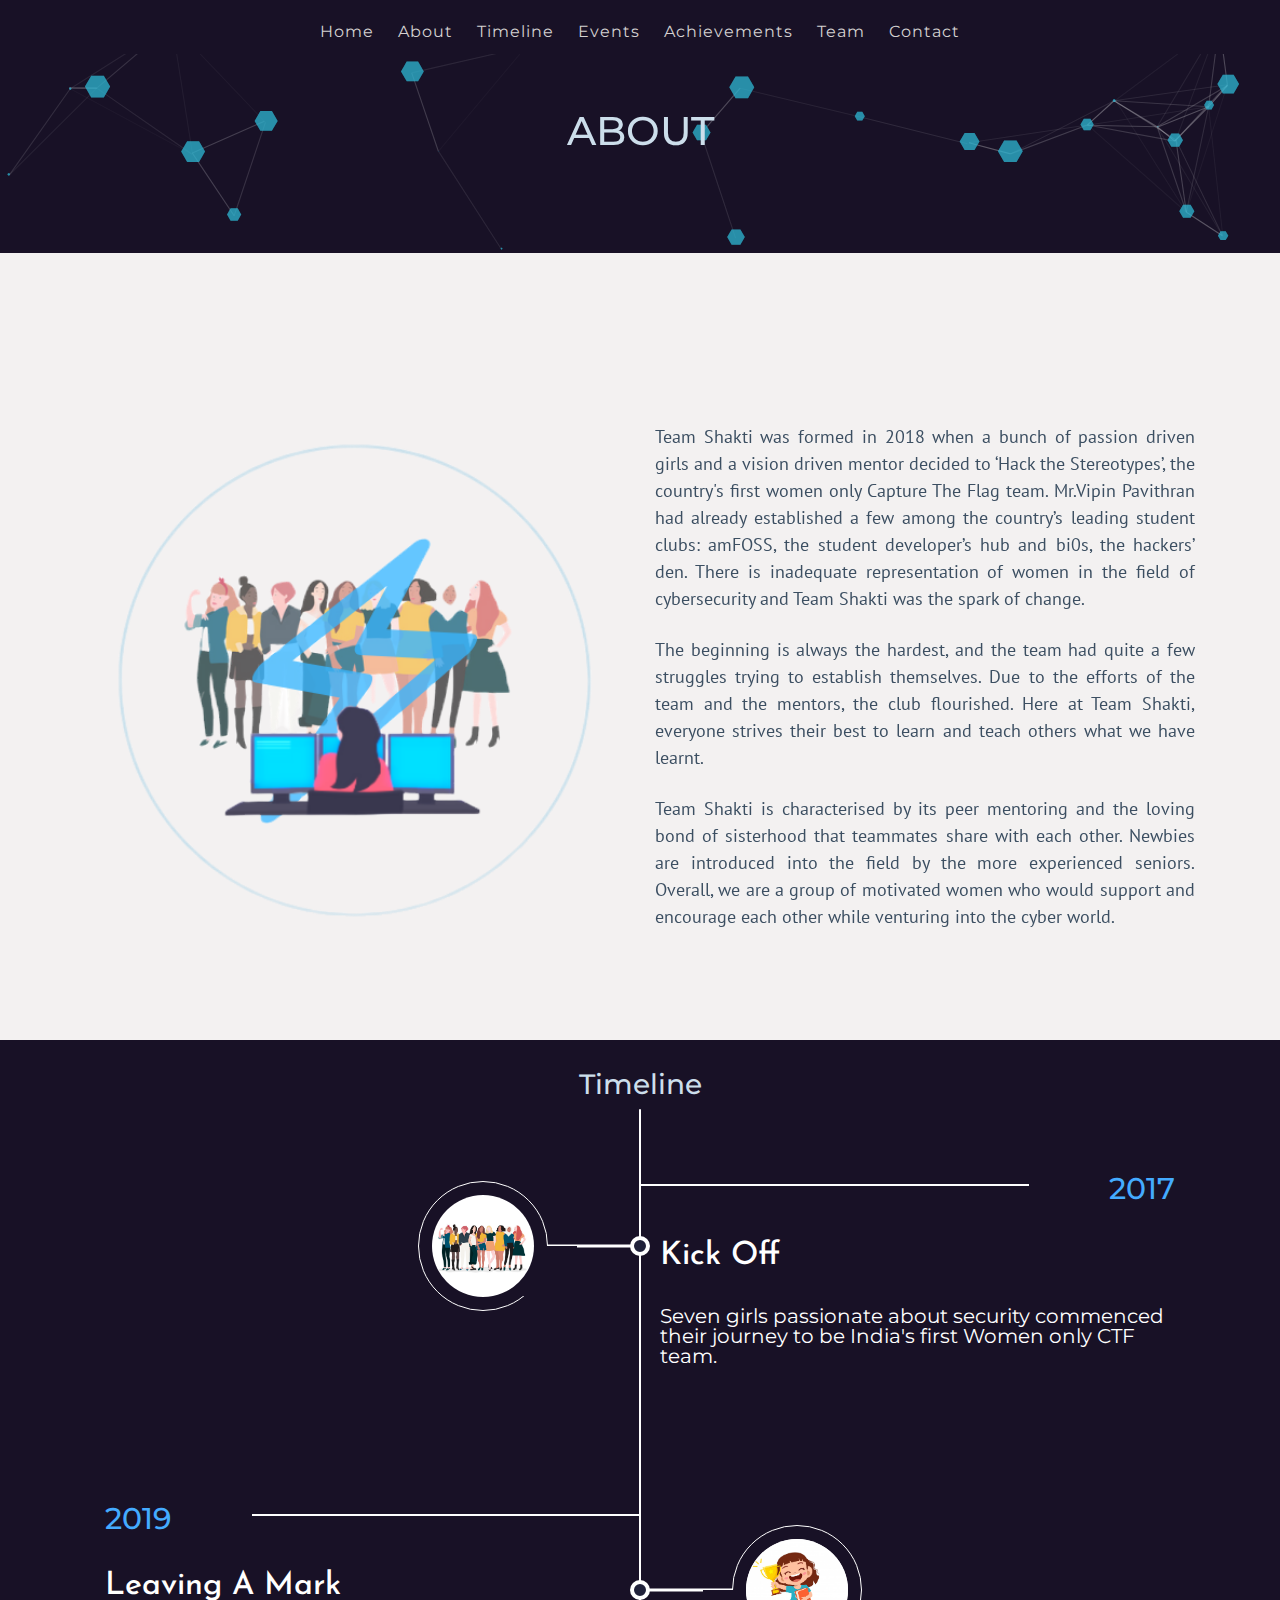
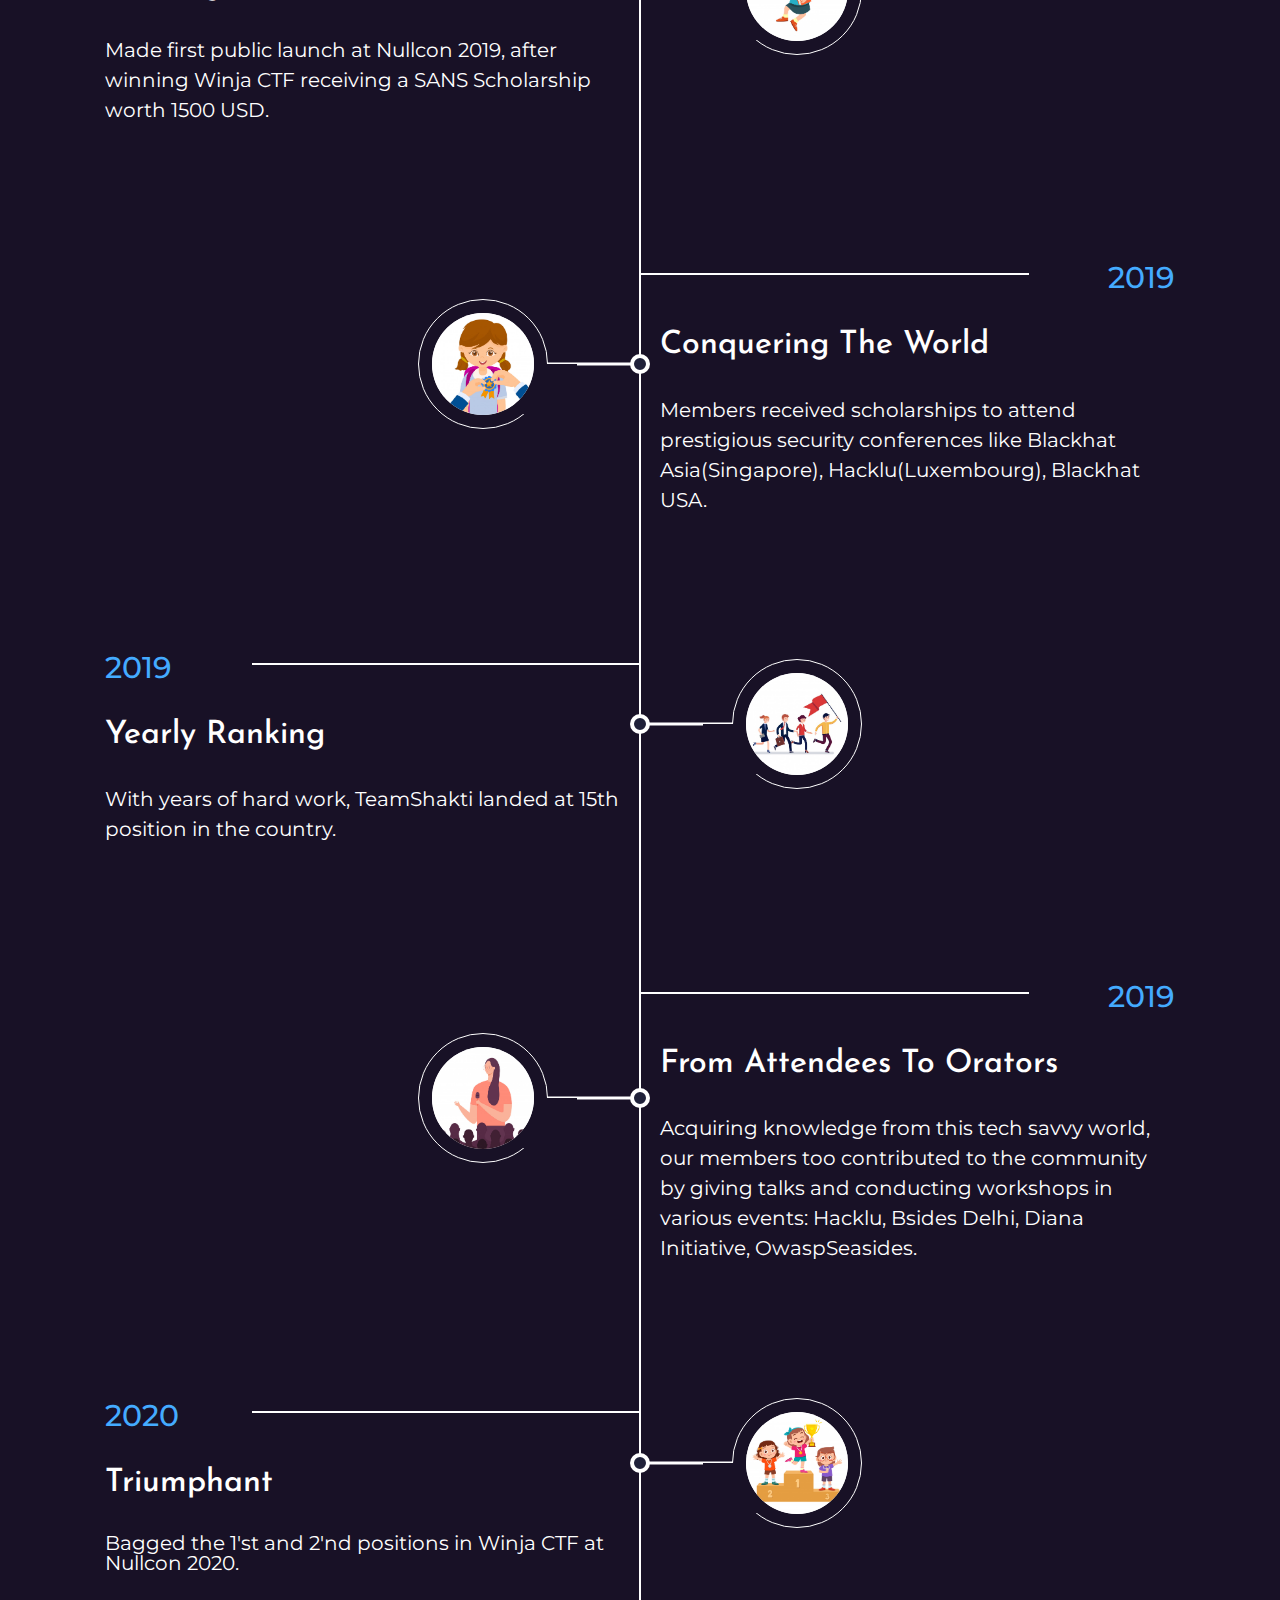
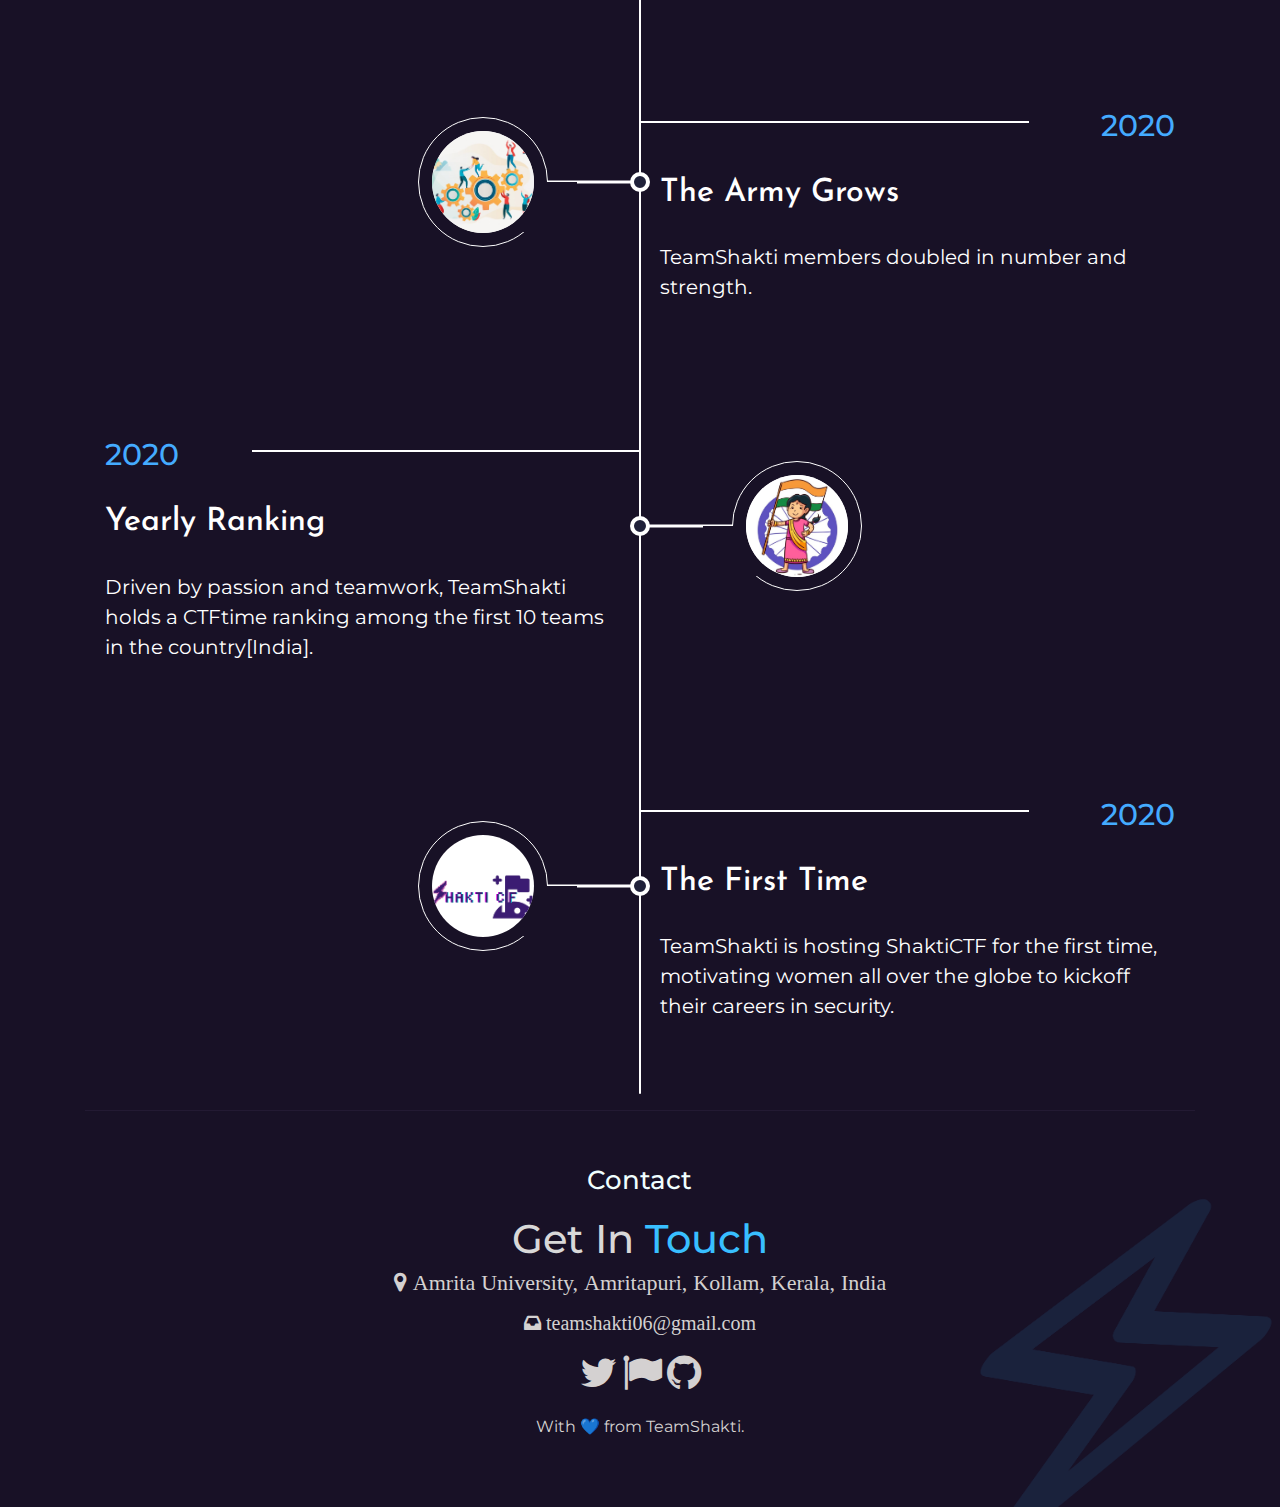
==== commit 69dffaba: "Ads" ====
--- a/about.html
+++ b/about.html
@@ -1,6 +1,8 @@
 <!doctype html>
 <html lang="en">
   <head>
+<script async src="https://pagead2.googlesyndication.com/pagead/js/adsbygoogle.js?client=ca-pub-4982903845666330"
+     crossorigin="anonymous"></script>
     <link rel="shortcut icon" type="image/icon" href="assets/img/TEAMSHAKTI.ico"/>
     <title>Team Shakti</title>
     <!-- Required meta tags -->
--- a/assets/css/animation.css
+++ b/assets/css/animation.css
@@ -0,0 +1,112 @@
+/*! * Animate.css - Copyright (c) 2017 Daniel Eden */
+.animated{animation-duration:1s;animation-fill-mode:both}.animated.infinite{animation-iteration-count:infinite}.animated.hinge{animation-duration:2s}.animated.bounceIn,.animated.bounceOut,.animated.flipOutX,.animated.flipOutY{animation-duration:.75s}@keyframes bounce{20%,53%,80%,from,to{animation-timing-function:cubic-bezier(.215,.61,.355,1);transform:translate3d(0,0,0)}40%,43%{animation-timing-function:cubic-bezier(.755,.050,.855,.060);transform:translate3d(0,-30px,0)}70%{animation-timing-function:cubic-bezier(.755,.050,.855,.060);transform:translate3d(0,-15px,0)}90%{transform:translate3d(0,-4px,0)}}.bounce{animation-name:bounce;transform-origin:center bottom}@keyframes flash{50%,from,to{opacity:1}25%,75%{opacity:0}}.flash{animation-name:flash}@keyframes pulse{from,to{transform:scale3d(1,1,1)}50%{transform:scale3d(1.05,1.05,1.05)}}.pulse{animation-name:pulse}@keyframes rubberBand{from,to{transform:scale3d(1,1,1)}30%{transform:scale3d(1.25,.75,1)}40%{transform:scale3d(.75,1.25,1)}50%{transform:scale3d(1.15,.85,1)}65%{transform:scale3d(.95,1.05,1)}75%{transform:scale3d(1.05,.95,1)}}.rubberBand{animation-name:rubberBand}@keyframes shake{from,to{transform:translate3d(0,0,0)}10%,30%,50%,70%,90%{transform:translate3d(-10px,0,0)}20%,40%,60%,80%{transform:translate3d(10px,0,0)}}.shake{animation-name:shake}@keyframes headShake{0%{transform:translateX(0)}6.5%{transform:translateX(-6px) rotateY(-9deg)}18.5%{transform:translateX(5px) rotateY(7deg)}31.5%{transform:translateX(-3px) rotateY(-5deg)}43.5%{transform:translateX(2px) rotateY(3deg)}50%{transform:translateX(0)}}.headShake{animation-timing-function:ease-in-out;animation-name:headShake}@keyframes swing{20%{transform:rotate3d(0,0,1,15deg)}40%{transform:rotate3d(0,0,1,-10deg)}60%{transform:rotate3d(0,0,1,5deg)}80%{transform:rotate3d(0,0,1,-5deg)}to{transform:rotate3d(0,0,1,0deg)}}.swing{transform-origin:top center;animation-name:swing}@keyframes tada{from,to{transform:scale3d(1,1,1)}10%,20%{transform:scale3d(.9,.9,.9) rotate3d(0,0,1,-3deg)}30%,50%,70%,90%{transform:scale3d(1.1,1.1,1.1) rotate3d(0,0,1,3deg)}40%,60%,80%{transform:scale3d(1.1,1.1,1.1) rotate3d(0,0,1,-3deg)}}.tada{animation-name:tada}@keyframes wobble{from,to{transform:none}15%{transform:translate3d(-25%,0,0) rotate3d(0,0,1,-5deg)}30%{transform:translate3d(20%,0,0) rotate3d(0,0,1,3deg)}45%{transform:translate3d(-15%,0,0) rotate3d(0,0,1,-3deg)}60%{transform:translate3d(10%,0,0) rotate3d(0,0,1,2deg)}75%{transform:translate3d(-5%,0,0) rotate3d(0,0,1,-1deg)}}.wobble{animation-name:wobble}@keyframes jello{11.1%,from,to{transform:none}22.2%{transform:skewX(-12.5deg) skewY(-12.5deg)}33.3%{transform:skewX(6.25deg) skewY(6.25deg)}44.4%{transform:skewX(-3.125deg) skewY(-3.125deg)}55.5%{transform:skewX(1.5625deg) skewY(1.5625deg)}66.6%{transform:skewX(-.78125deg) skewY(-.78125deg)}77.7%{transform:skewX(.390625deg) skewY(.390625deg)}88.8%{transform:skewX(-.1953125deg) skewY(-.1953125deg)}}.jello{animation-name:jello;transform-origin:center}@keyframes bounceIn{20%,40%,60%,80%,from,to{animation-timing-function:cubic-bezier(.215,.61,.355,1)}0%{opacity:0;transform:scale3d(.3,.3,.3)}20%{transform:scale3d(1.1,1.1,1.1)}40%{transform:scale3d(.9,.9,.9)}60%{opacity:1;transform:scale3d(1.03,1.03,1.03)}80%{transform:scale3d(.97,.97,.97)}to{opacity:1;transform:scale3d(1,1,1)}}.bounceIn{animation-name:bounceIn}@keyframes bounceInDown{60%,75%,90%,from,to{animation-timing-function:cubic-bezier(.215,.61,.355,1)}0%{opacity:0;transform:translate3d(0,-3000px,0)}60%{opacity:1;transform:translate3d(0,25px,0)}75%{transform:translate3d(0,-10px,0)}90%{transform:translate3d(0,5px,0)}to{transform:none}}.bounceInDown{animation-name:bounceInDown}@keyframes bounceInLeft{60%,75%,90%,from,to{animation-timing-function:cubic-bezier(.215,.61,.355,1)}0%{opacity:0;transform:translate3d(-3000px,0,0)}60%{opacity:1;transform:translate3d(25px,0,0)}75%{transform:translate3d(-10px,0,0)}90%{transform:translate3d(5px,0,0)}to{transform:none}}.bounceInLeft{animation-name:bounceInLeft}@keyframes bounceInRight{60%,75%,90%,from,to{animation-timing-function:cubic-bezier(.215,.61,.355,1)}from{opacity:0;transform:translate3d(3000px,0,0)}60%{opacity:1;transform:translate3d(-25px,0,0)}75%{transform:translate3d(10px,0,0)}90%{transform:translate3d(-5px,0,0)}to{transform:none}}.bounceInRight{animation-name:bounceInRight}@keyframes bounceInUp{60%,75%,90%,from,to{animation-timing-function:cubic-bezier(.215,.61,.355,1)}from{opacity:0;transform:translate3d(0,3000px,0)}60%{opacity:1;transform:translate3d(0,-20px,0)}75%{transform:translate3d(0,10px,0)}90%{transform:translate3d(0,-5px,0)}to{transform:translate3d(0,0,0)}}.bounceInUp{animation-name:bounceInUp}@keyframes bounceOut{20%{transform:scale3d(.9,.9,.9)}50%,55%{opacity:1;transform:scale3d(1.1,1.1,1.1)}to{opacity:0;transform:scale3d(.3,.3,.3)}}.bounceOut{animation-name:bounceOut}@keyframes bounceOutDown{20%{transform:translate3d(0,10px,0)}40%,45%{opacity:1;transform:translate3d(0,-20px,0)}to{opacity:0;transform:translate3d(0,2000px,0)}}.bounceOutDown{animation-name:bounceOutDown}@keyframes bounceOutLeft{20%{opacity:1;transform:translate3d(20px,0,0)}to{opacity:0;transform:translate3d(-2000px,0,0)}}.bounceOutLeft{animation-name:bounceOutLeft}@keyframes bounceOutRight{20%{opacity:1;transform:translate3d(-20px,0,0)}to{opacity:0;transform:translate3d(2000px,0,0)}}.bounceOutRight{animation-name:bounceOutRight}@keyframes bounceOutUp{20%{transform:translate3d(0,-10px,0)}40%,45%{opacity:1;transform:translate3d(0,20px,0)}to{opacity:0;transform:translate3d(0,-2000px,0)}}.bounceOutUp{animation-name:bounceOutUp}@keyframes fadeIn{from{opacity:0}to{opacity:1}}.fadeIn{animation-name:fadeIn}@keyframes fadeInDown{from{opacity:0;transform:translate3d(0,-100%,0)}to{opacity:1;transform:none}}.fadeInDown{animation-name:fadeInDown}@keyframes fadeInDownBig{from{opacity:0;transform:translate3d(0,-2000px,0)}to{opacity:1;transform:none}}.fadeInDownBig{animation-name:fadeInDownBig}@keyframes fadeInLeft{from{opacity:0;transform:translate3d(-100%,0,0)}to{opacity:1;transform:none}}.fadeInLeft{animation-name:fadeInLeft}@keyframes fadeInLeftBig{from{opacity:0;transform:translate3d(-2000px,0,0)}to{opacity:1;transform:none}}.fadeInLeftBig{animation-name:fadeInLeftBig}@keyframes fadeInRight{from{opacity:0;transform:translate3d(100%,0,0)}to{opacity:1;transform:none}}.fadeInRight{animation-name:fadeInRight}@keyframes fadeInRightBig{from{opacity:0;transform:translate3d(2000px,0,0)}to{opacity:1;transform:none}}.fadeInRightBig{animation-name:fadeInRightBig}@keyframes fadeInUp{from{opacity:0;transform:translate3d(0,100%,0)}to{opacity:1;transform:none}}.fadeInUp{animation-name:fadeInUp}@keyframes fadeInUpBig{from{opacity:0;transform:translate3d(0,2000px,0)}to{opacity:1;transform:none}}.fadeInUpBig{animation-name:fadeInUpBig}@keyframes fadeOut{from{opacity:1}to{opacity:0}}.fadeOut{animation-name:fadeOut}@keyframes fadeOutDown{from{opacity:1}to{opacity:0;transform:translate3d(0,100%,0)}}.fadeOutDown{animation-name:fadeOutDown}@keyframes fadeOutDownBig{from{opacity:1}to{opacity:0;transform:translate3d(0,2000px,0)}}.fadeOutDownBig{animation-name:fadeOutDownBig}@keyframes fadeOutLeft{from{opacity:1}to{opacity:0;transform:translate3d(-100%,0,0)}}.fadeOutLeft{animation-name:fadeOutLeft}@keyframes fadeOutLeftBig{from{opacity:1}to{opacity:0;transform:translate3d(-2000px,0,0)}}.fadeOutLeftBig{animation-name:fadeOutLeftBig}@keyframes fadeOutRight{from{opacity:1}to{opacity:0;transform:translate3d(100%,0,0)}}.fadeOutRight{animation-name:fadeOutRight}@keyframes fadeOutRightBig{from{opacity:1}to{opacity:0;transform:translate3d(2000px,0,0)}}.fadeOutRightBig{animation-name:fadeOutRightBig}@keyframes fadeOutUp{from{opacity:1}to{opacity:0;transform:translate3d(0,-100%,0)}}.fadeOutUp{animation-name:fadeOutUp}@keyframes fadeOutUpBig{from{opacity:1}to{opacity:0;transform:translate3d(0,-2000px,0)}}.fadeOutUpBig{animation-name:fadeOutUpBig}@keyframes flip{from{transform:perspective(400px) rotate3d(0,1,0,-360deg);animation-timing-function:ease-out}40%{transform:perspective(400px) translate3d(0,0,150px) rotate3d(0,1,0,-190deg);animation-timing-function:ease-out}50%{transform:perspective(400px) translate3d(0,0,150px) rotate3d(0,1,0,-170deg);animation-timing-function:ease-in}80%{transform:perspective(400px) scale3d(.95,.95,.95);animation-timing-function:ease-in}to{transform:perspective(400px);animation-timing-function:ease-in}}.animated.flip{-webkit-backface-visibility:visible;backface-visibility:visible;animation-name:flip}@keyframes flipInX{from{transform:perspective(400px) rotate3d(1,0,0,90deg);animation-timing-function:ease-in;opacity:0}40%{transform:perspective(400px) rotate3d(1,0,0,-20deg);animation-timing-function:ease-in}60%{transform:perspective(400px) rotate3d(1,0,0,10deg);opacity:1}80%{transform:perspective(400px) rotate3d(1,0,0,-5deg)}to{transform:perspective(400px)}}.flipInX{-webkit-backface-visibility:visible!important;backface-visibility:visible!important;animation-name:flipInX}.flipInY,.flipOutX{-webkit-backface-visibility:visible!important}@keyframes flipInY{from{transform:perspective(400px) rotate3d(0,1,0,90deg);animation-timing-function:ease-in;opacity:0}40%{transform:perspective(400px) rotate3d(0,1,0,-20deg);animation-timing-function:ease-in}60%{transform:perspective(400px) rotate3d(0,1,0,10deg);opacity:1}80%{transform:perspective(400px) rotate3d(0,1,0,-5deg)}to{transform:perspective(400px)}}.flipInY{backface-visibility:visible!important;animation-name:flipInY}@keyframes flipOutX{from{transform:perspective(400px)}30%{transform:perspective(400px) rotate3d(1,0,0,-20deg);opacity:1}to{transform:perspective(400px) rotate3d(1,0,0,90deg);opacity:0}}.flipOutX{animation-name:flipOutX;backface-visibility:visible!important}@keyframes flipOutY{from{transform:perspective(400px)}30%{transform:perspective(400px) rotate3d(0,1,0,-15deg);opacity:1}to{transform:perspective(400px) rotate3d(0,1,0,90deg);opacity:0}}.flipOutY{-webkit-backface-visibility:visible!important;backface-visibility:visible!important;animation-name:flipOutY}@keyframes lightSpeedIn{from{transform:translate3d(100%,0,0) skewX(-30deg);opacity:0}60%{transform:skewX(20deg);opacity:1}80%{transform:skewX(-5deg);opacity:1}to{transform:none;opacity:1}}.lightSpeedIn{animation-name:lightSpeedIn;animation-timing-function:ease-out}@keyframes lightSpeedOut{from{opacity:1}to{transform:translate3d(100%,0,0) skewX(30deg);opacity:0}}.lightSpeedOut{animation-name:lightSpeedOut;animation-timing-function:ease-in}@keyframes rotateIn{from{transform-origin:center;transform:rotate3d(0,0,1,-200deg);opacity:0}to{transform-origin:center;transform:none;opacity:1}}.rotateIn{animation-name:rotateIn}@keyframes rotateInDownLeft{from{transform-origin:left bottom;transform:rotate3d(0,0,1,-45deg);opacity:0}to{transform-origin:left bottom;transform:none;opacity:1}}.rotateInDownLeft{animation-name:rotateInDownLeft}@keyframes rotateInDownRight{from{transform-origin:right bottom;transform:rotate3d(0,0,1,45deg);opacity:0}to{transform-origin:right bottom;transform:none;opacity:1}}.rotateInDownRight{animation-name:rotateInDownRight}@keyframes rotateInUpLeft{from{transform-origin:left bottom;transform:rotate3d(0,0,1,45deg);opacity:0}to{transform-origin:left bottom;transform:none;opacity:1}}.rotateInUpLeft{animation-name:rotateInUpLeft}@keyframes rotateInUpRight{from{transform-origin:right bottom;transform:rotate3d(0,0,1,-90deg);opacity:0}to{transform-origin:right bottom;transform:none;opacity:1}}.rotateInUpRight{animation-name:rotateInUpRight}@keyframes rotateOut{from{transform-origin:center;opacity:1}to{transform-origin:center;transform:rotate3d(0,0,1,200deg);opacity:0}}.rotateOut{animation-name:rotateOut}@keyframes rotateOutDownLeft{from{transform-origin:left bottom;opacity:1}to{transform-origin:left bottom;transform:rotate3d(0,0,1,45deg);opacity:0}}.rotateOutDownLeft{animation-name:rotateOutDownLeft}@keyframes rotateOutDownRight{from{transform-origin:right bottom;opacity:1}to{transform-origin:right bottom;transform:rotate3d(0,0,1,-45deg);opacity:0}}.rotateOutDownRight{animation-name:rotateOutDownRight}@keyframes rotateOutUpLeft{from{transform-origin:left bottom;opacity:1}to{transform-origin:left bottom;transform:rotate3d(0,0,1,-45deg);opacity:0}}.rotateOutUpLeft{animation-name:rotateOutUpLeft}@keyframes rotateOutUpRight{from{transform-origin:right bottom;opacity:1}to{transform-origin:right bottom;transform:rotate3d(0,0,1,90deg);opacity:0}}.rotateOutUpRight{animation-name:rotateOutUpRight}@keyframes hinge{0%{transform-origin:top left;animation-timing-function:ease-in-out}20%,60%{transform:rotate3d(0,0,1,80deg);transform-origin:top left;animation-timing-function:ease-in-out}40%,80%{transform:rotate3d(0,0,1,60deg);transform-origin:top left;animation-timing-function:ease-in-out;opacity:1}to{transform:translate3d(0,700px,0);opacity:0}}.hinge{animation-name:hinge}@keyframes jackInTheBox{from{opacity:0;transform:scale(.1) rotate(30deg);transform-origin:center bottom}50%{transform:rotate(-10deg)}70%{transform:rotate(3deg)}to{opacity:1;transform:scale(1)}}.jackInTheBox{animation-name:jackInTheBox}@keyframes rollIn{from{opacity:0;transform:translate3d(-100%,0,0) rotate3d(0,0,1,-120deg)}to{opacity:1;transform:none}}.rollIn{animation-name:rollIn}@keyframes rollOut{from{opacity:1}to{opacity:0;transform:translate3d(100%,0,0) rotate3d(0,0,1,120deg)}}.rollOut{animation-name:rollOut}@keyframes zoomIn{from{opacity:0;transform:scale3d(.3,.3,.3)}50%{opacity:1}}.zoomIn{animation-name:zoomIn}@keyframes zoomInDown{from{opacity:0;transform:scale3d(.1,.1,.1) translate3d(0,-1000px,0);animation-timing-function:cubic-bezier(.55,.055,.675,.19)}60%{opacity:1;transform:scale3d(.475,.475,.475) translate3d(0,60px,0);animation-timing-function:cubic-bezier(.175,.885,.32,1)}}.zoomInDown{animation-name:zoomInDown}@keyframes zoomInLeft{from{opacity:0;transform:scale3d(.1,.1,.1) translate3d(-1000px,0,0);animation-timing-function:cubic-bezier(.55,.055,.675,.19)}60%{opacity:1;transform:scale3d(.475,.475,.475) translate3d(10px,0,0);animation-timing-function:cubic-bezier(.175,.885,.32,1)}}.zoomInLeft{animation-name:zoomInLeft}@keyframes zoomInRight{from{opacity:0;transform:scale3d(.1,.1,.1) translate3d(1000px,0,0);animation-timing-function:cubic-bezier(.55,.055,.675,.19)}60%{opacity:1;transform:scale3d(.475,.475,.475) translate3d(-10px,0,0);animation-timing-function:cubic-bezier(.175,.885,.32,1)}}.zoomInRight{animation-name:zoomInRight}@keyframes zoomInUp{from{opacity:0;transform:scale3d(.1,.1,.1) translate3d(0,1000px,0);animation-timing-function:cubic-bezier(.55,.055,.675,.19)}60%{opacity:1;transform:scale3d(.475,.475,.475) translate3d(0,-60px,0);animation-timing-function:cubic-bezier(.175,.885,.32,1)}}.zoomInUp{animation-name:zoomInUp}@keyframes zoomOut{from{opacity:1}50%{opacity:0;transform:scale3d(.3,.3,.3)}to{opacity:0}}.zoomOut{animation-name:zoomOut}@keyframes zoomOutDown{40%{opacity:1;transform:scale3d(.475,.475,.475) translate3d(0,-60px,0);animation-timing-function:cubic-bezier(.55,.055,.675,.19)}to{opacity:0;transform:scale3d(.1,.1,.1) translate3d(0,2000px,0);transform-origin:center bottom;animation-timing-function:cubic-bezier(.175,.885,.32,1)}}.zoomOutDown{animation-name:zoomOutDown}@keyframes zoomOutLeft{40%{opacity:1;transform:scale3d(.475,.475,.475) translate3d(42px,0,0)}to{opacity:0;transform:scale(.1) translate3d(-2000px,0,0);transform-origin:left center}}.zoomOutLeft{animation-name:zoomOutLeft}@keyframes zoomOutRight{40%{opacity:1;transform:scale3d(.475,.475,.475) translate3d(-42px,0,0)}to{opacity:0;transform:scale(.1) translate3d(2000px,0,0);transform-origin:right center}}.zoomOutRight{animation-name:zoomOutRight}@keyframes zoomOutUp{40%{opacity:1;transform:scale3d(.475,.475,.475) translate3d(0,60px,0);animation-timing-function:cubic-bezier(.55,.055,.675,.19)}to{opacity:0;transform:scale3d(.1,.1,.1) translate3d(0,-2000px,0);transform-origin:center bottom;animation-timing-function:cubic-bezier(.175,.885,.32,1)}}.zoomOutUp{animation-name:zoomOutUp}@keyframes slideInDown{from{transform:translate3d(0,-100%,0);visibility:visible}to{transform:translate3d(0,0,0)}}.slideInDown{animation-name:slideInDown}@keyframes slideInLeft{from{transform:translate3d(-100%,0,0);visibility:visible}to{transform:translate3d(0,0,0)}}.slideInLeft{animation-name:slideInLeft}@keyframes slideInRight{from{transform:translate3d(100%,0,0);visibility:visible}to{transform:translate3d(0,0,0)}}.slideInRight{animation-name:slideInRight}@keyframes slideInUp{from{transform:translate3d(0,100%,0);visibility:visible}to{transform:translate3d(0,0,0)}}.slideInUp{animation-name:slideInUp}@keyframes slideOutDown{from{transform:translate3d(0,0,0)}to{visibility:hidden;transform:translate3d(0,100%,0)}}.slideOutDown{animation-name:slideOutDown}@keyframes slideOutLeft{from{transform:translate3d(0,0,0)}to{visibility:hidden;transform:translate3d(-100%,0,0)}}.slideOutLeft{animation-name:slideOutLeft}@keyframes slideOutRight{from{transform:translate3d(0,0,0)}to{visibility:hidden;transform:translate3d(100%,0,0)}}.slideOutRight{animation-name:slideOutRight}@keyframes slideOutUp{from{transform:translate3d(0,0,0)}to{visibility:hidden;transform:translate3d(0,-100%,0)}}.slideOutUp{animation-name:slideOutUp}
+/*! * Select 2 */
+
+@-webkit-keyframes upDown {
+    0%,
+    100%,
+    20%,
+    50%,
+    80% {
+        -webkit-transform: translateY(0)
+    }
+    40% {
+        -webkit-transform: translateY(4px)
+    }
+    60% {
+        -webkit-transform: translateY(6px)
+    }
+}
+
+@keyframes upDown {
+    0%,
+    100%,
+    20%,
+    50%,
+    80% {
+        transform: translateY(0)
+    }
+    40% {
+        transform: translateY(4px)
+    }
+    60% {
+        transform: translateY(6px)
+    }
+}
+
+@keyframes iconspin {
+    0% {
+        transform: rotate(0)
+    }
+    100% {
+        transform: rotate(360deg)
+    }
+}
+
+.demo-panel {
+    position: fixed;
+    top: 25%;
+    right: 0;
+    z-index: 88;
+    background: #222
+}
+
+.demo-list a {
+    width: 40px;
+    height: 40px;
+    display: block
+}
+
+.demo-list a:focus,
+.demo-list a:hover {
+    color: #fff
+}
+
+.demo-toggle {
+    background: #222;
+    animation: colorchange 10s infinite
+}
+
+.demo-cart {
+    background: #73e080;
+}
+.demo-list .demo-wp {
+    background: #64accf;
+	height:52px;
+	line-height:38px;
+}
+.demo-wp .fa{
+	animation: upDown3 1.4s infinite .5s;
+}
+.demo-wp span{
+	font-size:11px;
+	display:block;
+	line-height:1;
+	font-weight:700;
+	margin-top:-5px;
+}
+@keyframes upDown3 {
+    0%,
+    100%,
+    20%,
+    50%,
+    80% {
+        transform: translateY(0)
+    }
+    40% {
+        transform: translateY(3px)
+    }
+    60% {
+        transform: translateY(4px)
+    }
+}
+
+
+@media only screen and (max-width:767px) {
+    .demo-themes:after {
+        display: none
+    }
+}
+
+
+
--- a/assets/css/material-design-iconic-font.min.css
+++ b/assets/css/material-design-iconic-font.min.css
@@ -0,0 +1 @@
+@font-face{font-family:Material-Design-Iconic-Font;src:url(../fonts/Material-Design-Iconic-Font.woff2?v=2.2.0) format('woff2'),url(../fonts/Material-Design-Iconic-Font.woff?v=2.2.0) format('woff'),url(../fonts/Material-Design-Iconic-Font.ttf?v=2.2.0) format('truetype')}.zmdi{display:inline-block;font:normal normal normal 14px/1 'Material-Design-Iconic-Font';font-size:inherit;text-rendering:auto;-webkit-font-smoothing:antialiased;-moz-osx-font-smoothing:grayscale}.zmdi-hc-lg{font-size:1.33333333em;line-height:.75em;vertical-align:-15%}.zmdi-hc-2x{font-size:2em}.zmdi-hc-3x{font-size:3em}.zmdi-hc-4x{font-size:4em}.zmdi-hc-5x{font-size:5em}.zmdi-hc-fw{width:1.28571429em;text-align:center}.zmdi-hc-ul{padding-left:0;margin-left:2.14285714em;list-style-type:none}.zmdi-hc-ul>li{position:relative}.zmdi-hc-li{position:absolute;left:-2.14285714em;width:2.14285714em;top:.14285714em;text-align:center}.zmdi-hc-li.zmdi-hc-lg{left:-1.85714286em}.zmdi-hc-border{padding:.1em .25em;border:solid .1em #9e9e9e;border-radius:2px}.zmdi-hc-border-circle{padding:.1em .25em;border:solid .1em #9e9e9e;border-radius:50%}.zmdi.pull-left{float:left;margin-right:.15em}.zmdi.pull-right{float:right;margin-left:.15em}.zmdi-hc-spin{-webkit-animation:zmdi-spin 1.5s infinite linear;animation:zmdi-spin 1.5s infinite linear}.zmdi-hc-spin-reverse{-webkit-animation:zmdi-spin-reverse 1.5s infinite linear;animation:zmdi-spin-reverse 1.5s infinite linear}@-webkit-keyframes zmdi-spin{0%{-webkit-transform:rotate(0deg);transform:rotate(0deg)}100%{-webkit-transform:rotate(359deg);transform:rotate(359deg)}}@keyframes zmdi-spin{0%{-webkit-transform:rotate(0deg);transform:rotate(0deg)}100%{-webkit-transform:rotate(359deg);transform:rotate(359deg)}}@-webkit-keyframes zmdi-spin-reverse{0%{-webkit-transform:rotate(0deg);transform:rotate(0deg)}100%{-webkit-transform:rotate(-359deg);transform:rotate(-359deg)}}@keyframes zmdi-spin-reverse{0%{-webkit-transform:rotate(0deg);transform:rotate(0deg)}100%{-webkit-transform:rotate(-359deg);transform:rotate(-359deg)}}.zmdi-hc-rotate-90{-webkit-transform:rotate(90deg);-ms-transform:rotate(90deg);transform:rotate(90deg)}.zmdi-hc-rotate-180{-webkit-transform:rotate(180deg);-ms-transform:rotate(180deg);transform:rotate(180deg)}.zmdi-hc-rotate-270{-webkit-transform:rotate(270deg);-ms-transform:rotate(270deg);transform:rotate(270deg)}.zmdi-hc-flip-horizontal{-webkit-transform:scale(-1,1);-ms-transform:scale(-1,1);transform:scale(-1,1)}.zmdi-hc-flip-vertical{-webkit-transform:scale(1,-1);-ms-transform:scale(1,-1);transform:scale(1,-1)}.zmdi-hc-stack{position:relative;display:inline-block;width:2em;height:2em;line-height:2em;vertical-align:middle}.zmdi-hc-stack-1x,.zmdi-hc-stack-2x{position:absolute;left:0;width:100%;text-align:center}.zmdi-hc-stack-1x{line-height:inherit}.zmdi-hc-stack-2x{font-size:2em}.zmdi-hc-inverse{color:#fff}.zmdi-3d-rotation:before{content:'\f101'}.zmdi-airplane-off:before{content:'\f102'}.zmdi-airplane:before{content:'\f103'}.zmdi-album:before{content:'\f104'}.zmdi-archive:before{content:'\f105'}.zmdi-assignment-account:before{content:'\f106'}.zmdi-assignment-alert:before{content:'\f107'}.zmdi-assignment-check:before{content:'\f108'}.zmdi-assignment-o:before{content:'\f109'}.zmdi-assignment-return:before{content:'\f10a'}.zmdi-assignment-returned:before{content:'\f10b'}.zmdi-assignment:before{content:'\f10c'}.zmdi-attachment-alt:before{content:'\f10d'}.zmdi-attachment:before{content:'\f10e'}.zmdi-audio:before{content:'\f10f'}.zmdi-badge-check:before{content:'\f110'}.zmdi-balance-wallet:before{content:'\f111'}.zmdi-balance:before{content:'\f112'}.zmdi-battery-alert:before{content:'\f113'}.zmdi-battery-flash:before{content:'\f114'}.zmdi-battery-unknown:before{content:'\f115'}.zmdi-battery:before{content:'\f116'}.zmdi-bike:before{content:'\f117'}.zmdi-block-alt:before{content:'\f118'}.zmdi-block:before{content:'\f119'}.zmdi-boat:before{content:'\f11a'}.zmdi-book-image:before{content:'\f11b'}.zmdi-book:before{content:'\f11c'}.zmdi-bookmark-outline:before{content:'\f11d'}.zmdi-bookmark:before{content:'\f11e'}.zmdi-brush:before{content:'\f11f'}.zmdi-bug:before{content:'\f120'}.zmdi-bus:before{content:'\f121'}.zmdi-cake:before{content:'\f122'}.zmdi-car-taxi:before{content:'\f123'}.zmdi-car-wash:before{content:'\f124'}.zmdi-car:before{content:'\f125'}.zmdi-card-giftcard:before{content:'\f126'}.zmdi-card-membership:before{content:'\f127'}.zmdi-card-travel:before{content:'\f128'}.zmdi-card:before{content:'\f129'}.zmdi-case-check:before{content:'\f12a'}.zmdi-case-download:before{content:'\f12b'}.zmdi-case-play:before{content:'\f12c'}.zmdi-case:before{content:'\f12d'}.zmdi-cast-connected:before{content:'\f12e'}.zmdi-cast:before{content:'\f12f'}.zmdi-chart-donut:before{content:'\f130'}.zmdi-chart:before{content:'\f131'}.zmdi-city-alt:before{content:'\f132'}.zmdi-city:before{content:'\f133'}.zmdi-close-circle-o:before{content:'\f134'}.zmdi-close-circle:before{content:'\f135'}.zmdi-close:before{content:'\f136'}.zmdi-cocktail:before{content:'\f137'}.zmdi-code-setting:before{content:'\f138'}.zmdi-code-smartphone:before{content:'\f139'}.zmdi-code:before{content:'\f13a'}.zmdi-coffee:before{content:'\f13b'}.zmdi-collection-bookmark:before{content:'\f13c'}.zmdi-collection-case-play:before{content:'\f13d'}.zmdi-collection-folder-image:before{content:'\f13e'}.zmdi-collection-image-o:before{content:'\f13f'}.zmdi-collection-image:before{content:'\f140'}.zmdi-collection-item-1:before{content:'\f141'}.zmdi-collection-item-2:before{content:'\f142'}.zmdi-collection-item-3:before{content:'\f143'}.zmdi-collection-item-4:before{content:'\f144'}.zmdi-collection-item-5:before{content:'\f145'}.zmdi-collection-item-6:before{content:'\f146'}.zmdi-collection-item-7:before{content:'\f147'}.zmdi-collection-item-8:before{content:'\f148'}.zmdi-collection-item-9-plus:before{content:'\f149'}.zmdi-collection-item-9:before{content:'\f14a'}.zmdi-collection-item:before{content:'\f14b'}.zmdi-collection-music:before{content:'\f14c'}.zmdi-collection-pdf:before{content:'\f14d'}.zmdi-collection-plus:before{content:'\f14e'}.zmdi-collection-speaker:before{content:'\f14f'}.zmdi-collection-text:before{content:'\f150'}.zmdi-collection-video:before{content:'\f151'}.zmdi-compass:before{content:'\f152'}.zmdi-cutlery:before{content:'\f153'}.zmdi-delete:before{content:'\f154'}.zmdi-dialpad:before{content:'\f155'}.zmdi-dns:before{content:'\f156'}.zmdi-drink:before{content:'\f157'}.zmdi-edit:before{content:'\f158'}.zmdi-email-open:before{content:'\f159'}.zmdi-email:before{content:'\f15a'}.zmdi-eye-off:before{content:'\f15b'}.zmdi-eye:before{content:'\f15c'}.zmdi-eyedropper:before{content:'\f15d'}.zmdi-favorite-outline:before{content:'\f15e'}.zmdi-favorite:before{content:'\f15f'}.zmdi-filter-list:before{content:'\f160'}.zmdi-fire:before{content:'\f161'}.zmdi-flag:before{content:'\f162'}.zmdi-flare:before{content:'\f163'}.zmdi-flash-auto:before{content:'\f164'}.zmdi-flash-off:before{content:'\f165'}.zmdi-flash:before{content:'\f166'}.zmdi-flip:before{content:'\f167'}.zmdi-flower-alt:before{content:'\f168'}.zmdi-flower:before{content:'\f169'}.zmdi-font:before{content:'\f16a'}.zmdi-fullscreen-alt:before{content:'\f16b'}.zmdi-fullscreen-exit:before{content:'\f16c'}.zmdi-fullscreen:before{content:'\f16d'}.zmdi-functions:before{content:'\f16e'}.zmdi-gas-station:before{content:'\f16f'}.zmdi-gesture:before{content:'\f170'}.zmdi-globe-alt:before{content:'\f171'}.zmdi-globe-lock:before{content:'\f172'}.zmdi-globe:before{content:'\f173'}.zmdi-graduation-cap:before{content:'\f174'}.zmdi-home:before{content:'\f175'}.zmdi-hospital-alt:before{content:'\f176'}.zmdi-hospital:before{content:'\f177'}.zmdi-hotel:before{content:'\f178'}.zmdi-hourglass-alt:before{content:'\f179'}.zmdi-hourglass-outline:before{content:'\f17a'}.zmdi-hourglass:before{content:'\f17b'}.zmdi-http:before{content:'\f17c'}.zmdi-image-alt:before{content:'\f17d'}.zmdi-image-o:before{content:'\f17e'}.zmdi-image:before{content:'\f17f'}.zmdi-inbox:before{content:'\f180'}.zmdi-invert-colors-off:before{content:'\f181'}.zmdi-invert-colors:before{content:'\f182'}.zmdi-key:before{content:'\f183'}.zmdi-label-alt-outline:before{content:'\f184'}.zmdi-label-alt:before{content:'\f185'}.zmdi-label-heart:before{content:'\f186'}.zmdi-label:before{content:'\f187'}.zmdi-labels:before{content:'\f188'}.zmdi-lamp:before{content:'\f189'}.zmdi-landscape:before{content:'\f18a'}.zmdi-layers-off:before{content:'\f18b'}.zmdi-layers:before{content:'\f18c'}.zmdi-library:before{content:'\f18d'}.zmdi-link:before{content:'\f18e'}.zmdi-lock-open:before{content:'\f18f'}.zmdi-lock-outline:before{content:'\f190'}.zmdi-lock:before{content:'\f191'}.zmdi-mail-reply-all:before{content:'\f192'}.zmdi-mail-reply:before{content:'\f193'}.zmdi-mail-send:before{content:'\f194'}.zmdi-mall:before{content:'\f195'}.zmdi-map:before{content:'\f196'}.zmdi-menu:before{content:'\f197'}.zmdi-money-box:before{content:'\f198'}.zmdi-money-off:before{content:'\f199'}.zmdi-money:before{content:'\f19a'}.zmdi-more-vert:before{content:'\f19b'}.zmdi-more:before{content:'\f19c'}.zmdi-movie-alt:before{content:'\f19d'}.zmdi-movie:before{content:'\f19e'}.zmdi-nature-people:before{content:'\f19f'}.zmdi-nature:before{content:'\f1a0'}.zmdi-navigation:before{content:'\f1a1'}.zmdi-open-in-browser:before{content:'\f1a2'}.zmdi-open-in-new:before{content:'\f1a3'}.zmdi-palette:before{content:'\f1a4'}.zmdi-parking:before{content:'\f1a5'}.zmdi-pin-account:before{content:'\f1a6'}.zmdi-pin-assistant:before{content:'\f1a7'}.zmdi-pin-drop:before{content:'\f1a8'}.zmdi-pin-help:before{content:'\f1a9'}.zmdi-pin-off:before{content:'\f1aa'}.zmdi-pin:before{content:'\f1ab'}.zmdi-pizza:before{content:'\f1ac'}.zmdi-plaster:before{content:'\f1ad'}.zmdi-power-setting:before{content:'\f1ae'}.zmdi-power:before{content:'\f1af'}.zmdi-print:before{content:'\f1b0'}.zmdi-puzzle-piece:before{content:'\f1b1'}.zmdi-quote:before{content:'\f1b2'}.zmdi-railway:before{content:'\f1b3'}.zmdi-receipt:before{content:'\f1b4'}.zmdi-refresh-alt:before{content:'\f1b5'}.zmdi-refresh-sync-alert:before{content:'\f1b6'}.zmdi-refresh-sync-off:before{content:'\f1b7'}.zmdi-refresh-sync:before{content:'\f1b8'}.zmdi-refresh:before{content:'\f1b9'}.zmdi-roller:before{content:'\f1ba'}.zmdi-ruler:before{content:'\f1bb'}.zmdi-scissors:before{content:'\f1bc'}.zmdi-screen-rotation-lock:before{content:'\f1bd'}.zmdi-screen-rotation:before{content:'\f1be'}.zmdi-search-for:before{content:'\f1bf'}.zmdi-search-in-file:before{content:'\f1c0'}.zmdi-search-in-page:before{content:'\f1c1'}.zmdi-search-replace:before{content:'\f1c2'}.zmdi-search:before{content:'\f1c3'}.zmdi-seat:before{content:'\f1c4'}.zmdi-settings-square:before{content:'\f1c5'}.zmdi-settings:before{content:'\f1c6'}.zmdi-shield-check:before{content:'\f1c7'}.zmdi-shield-security:before{content:'\f1c8'}.zmdi-shopping-basket:before{content:'\f1c9'}.zmdi-shopping-cart-plus:before{content:'\f1ca'}.zmdi-shopping-cart:before{content:'\f1cb'}.zmdi-sign-in:before{content:'\f1cc'}.zmdi-sort-amount-asc:before{content:'\f1cd'}.zmdi-sort-amount-desc:before{content:'\f1ce'}.zmdi-sort-asc:before{content:'\f1cf'}.zmdi-sort-desc:before{content:'\f1d0'}.zmdi-spellcheck:before{content:'\f1d1'}.zmdi-storage:before{content:'\f1d2'}.zmdi-store-24:before{content:'\f1d3'}.zmdi-store:before{content:'\f1d4'}.zmdi-subway:before{content:'\f1d5'}.zmdi-sun:before{content:'\f1d6'}.zmdi-tab-unselected:before{content:'\f1d7'}.zmdi-tab:before{content:'\f1d8'}.zmdi-tag-close:before{content:'\f1d9'}.zmdi-tag-more:before{content:'\f1da'}.zmdi-tag:before{content:'\f1db'}.zmdi-thumb-down:before{content:'\f1dc'}.zmdi-thumb-up-down:before{content:'\f1dd'}.zmdi-thumb-up:before{content:'\f1de'}.zmdi-ticket-star:before{content:'\f1df'}.zmdi-toll:before{content:'\f1e0'}.zmdi-toys:before{content:'\f1e1'}.zmdi-traffic:before{content:'\f1e2'}.zmdi-translate:before{content:'\f1e3'}.zmdi-triangle-down:before{content:'\f1e4'}.zmdi-triangle-up:before{content:'\f1e5'}.zmdi-truck:before{content:'\f1e6'}.zmdi-turning-sign:before{content:'\f1e7'}.zmdi-wallpaper:before{content:'\f1e8'}.zmdi-washing-machine:before{content:'\f1e9'}.zmdi-window-maximize:before{content:'\f1ea'}.zmdi-window-minimize:before{content:'\f1eb'}.zmdi-window-restore:before{content:'\f1ec'}.zmdi-wrench:before{content:'\f1ed'}.zmdi-zoom-in:before{content:'\f1ee'}.zmdi-zoom-out:before{content:'\f1ef'}.zmdi-alert-circle-o:before{content:'\f1f0'}.zmdi-alert-circle:before{content:'\f1f1'}.zmdi-alert-octagon:before{content:'\f1f2'}.zmdi-alert-polygon:before{content:'\f1f3'}.zmdi-alert-triangle:before{content:'\f1f4'}.zmdi-help-outline:before{content:'\f1f5'}.zmdi-help:before{content:'\f1f6'}.zmdi-info-outline:before{content:'\f1f7'}.zmdi-info:before{content:'\f1f8'}.zmdi-notifications-active:before{content:'\f1f9'}.zmdi-notifications-add:before{content:'\f1fa'}.zmdi-notifications-none:before{content:'\f1fb'}.zmdi-notifications-off:before{content:'\f1fc'}.zmdi-notifications-paused:before{content:'\f1fd'}.zmdi-notifications:before{content:'\f1fe'}.zmdi-account-add:before{content:'\f1ff'}.zmdi-account-box-mail:before{content:'\f200'}.zmdi-account-box-o:before{content:'\f201'}.zmdi-account-box-phone:before{content:'\f202'}.zmdi-account-box:before{content:'\f203'}.zmdi-account-calendar:before{content:'\f204'}.zmdi-account-circle:before{content:'\f205'}.zmdi-account-o:before{content:'\f206'}.zmdi-account:before{content:'\f207'}.zmdi-accounts-add:before{content:'\f208'}.zmdi-accounts-alt:before{content:'\f209'}.zmdi-accounts-list-alt:before{content:'\f20a'}.zmdi-accounts-list:before{content:'\f20b'}.zmdi-accounts-outline:before{content:'\f20c'}.zmdi-accounts:before{content:'\f20d'}.zmdi-face:before{content:'\f20e'}.zmdi-female:before{content:'\f20f'}.zmdi-male-alt:before{content:'\f210'}.zmdi-male-female:before{content:'\f211'}.zmdi-male:before{content:'\f212'}.zmdi-mood-bad:before{content:'\f213'}.zmdi-mood:before{content:'\f214'}.zmdi-run:before{content:'\f215'}.zmdi-walk:before{content:'\f216'}.zmdi-cloud-box:before{content:'\f217'}.zmdi-cloud-circle:before{content:'\f218'}.zmdi-cloud-done:before{content:'\f219'}.zmdi-cloud-download:before{content:'\f21a'}.zmdi-cloud-off:before{content:'\f21b'}.zmdi-cloud-outline-alt:before{content:'\f21c'}.zmdi-cloud-outline:before{content:'\f21d'}.zmdi-cloud-upload:before{content:'\f21e'}.zmdi-cloud:before{content:'\f21f'}.zmdi-download:before{content:'\f220'}.zmdi-file-plus:before{content:'\f221'}.zmdi-file-text:before{content:'\f222'}.zmdi-file:before{content:'\f223'}.zmdi-folder-outline:before{content:'\f224'}.zmdi-folder-person:before{content:'\f225'}.zmdi-folder-star-alt:before{content:'\f226'}.zmdi-folder-star:before{content:'\f227'}.zmdi-folder:before{content:'\f228'}.zmdi-gif:before{content:'\f229'}.zmdi-upload:before{content:'\f22a'}.zmdi-border-all:before{content:'\f22b'}.zmdi-border-bottom:before{content:'\f22c'}.zmdi-border-clear:before{content:'\f22d'}.zmdi-border-color:before{content:'\f22e'}.zmdi-border-horizontal:before{content:'\f22f'}.zmdi-border-inner:before{content:'\f230'}.zmdi-border-left:before{content:'\f231'}.zmdi-border-outer:before{content:'\f232'}.zmdi-border-right:before{content:'\f233'}.zmdi-border-style:before{content:'\f234'}.zmdi-border-top:before{content:'\f235'}.zmdi-border-vertical:before{content:'\f236'}.zmdi-copy:before{content:'\f237'}.zmdi-crop:before{content:'\f238'}.zmdi-format-align-center:before{content:'\f239'}.zmdi-format-align-justify:before{content:'\f23a'}.zmdi-format-align-left:before{content:'\f23b'}.zmdi-format-align-right:before{content:'\f23c'}.zmdi-format-bold:before{content:'\f23d'}.zmdi-format-clear-all:before{content:'\f23e'}.zmdi-format-clear:before{content:'\f23f'}.zmdi-format-color-fill:before{content:'\f240'}.zmdi-format-color-reset:before{content:'\f241'}.zmdi-format-color-text:before{content:'\f242'}.zmdi-format-indent-decrease:before{content:'\f243'}.zmdi-format-indent-increase:before{content:'\f244'}.zmdi-format-italic:before{content:'\f245'}.zmdi-format-line-spacing:before{content:'\f246'}.zmdi-format-list-bulleted:before{content:'\f247'}.zmdi-format-list-numbered:before{content:'\f248'}.zmdi-format-ltr:before{content:'\f249'}.zmdi-format-rtl:before{content:'\f24a'}.zmdi-format-size:before{content:'\f24b'}.zmdi-format-strikethrough-s:before{content:'\f24c'}.zmdi-format-strikethrough:before{content:'\f24d'}.zmdi-format-subject:before{content:'\f24e'}.zmdi-format-underlined:before{content:'\f24f'}.zmdi-format-valign-bottom:before{content:'\f250'}.zmdi-format-valign-center:before{content:'\f251'}.zmdi-format-valign-top:before{content:'\f252'}.zmdi-redo:before{content:'\f253'}.zmdi-select-all:before{content:'\f254'}.zmdi-space-bar:before{content:'\f255'}.zmdi-text-format:before{content:'\f256'}.zmdi-transform:before{content:'\f257'}.zmdi-undo:before{content:'\f258'}.zmdi-wrap-text:before{content:'\f259'}.zmdi-comment-alert:before{content:'\f25a'}.zmdi-comment-alt-text:before{content:'\f25b'}.zmdi-comment-alt:before{content:'\f25c'}.zmdi-comment-edit:before{content:'\f25d'}.zmdi-comment-image:before{content:'\f25e'}.zmdi-comment-list:before{content:'\f25f'}.zmdi-comment-more:before{content:'\f260'}.zmdi-comment-outline:before{content:'\f261'}.zmdi-comment-text-alt:before{content:'\f262'}.zmdi-comment-text:before{content:'\f263'}.zmdi-comment-video:before{content:'\f264'}.zmdi-comment:before{content:'\f265'}.zmdi-comments:before{content:'\f266'}.zmdi-check-all:before{content:'\f267'}.zmdi-check-circle-u:before{content:'\f268'}.zmdi-check-circle:before{content:'\f269'}.zmdi-check-square:before{content:'\f26a'}.zmdi-check:before{content:'\f26b'}.zmdi-circle-o:before{content:'\f26c'}.zmdi-circle:before{content:'\f26d'}.zmdi-dot-circle-alt:before{content:'\f26e'}.zmdi-dot-circle:before{content:'\f26f'}.zmdi-minus-circle-outline:before{content:'\f270'}.zmdi-minus-circle:before{content:'\f271'}.zmdi-minus-square:before{content:'\f272'}.zmdi-minus:before{content:'\f273'}.zmdi-plus-circle-o-duplicate:before{content:'\f274'}.zmdi-plus-circle-o:before{content:'\f275'}.zmdi-plus-circle:before{content:'\f276'}.zmdi-plus-square:before{content:'\f277'}.zmdi-plus:before{content:'\f278'}.zmdi-square-o:before{content:'\f279'}.zmdi-star-circle:before{content:'\f27a'}.zmdi-star-half:before{content:'\f27b'}.zmdi-star-outline:before{content:'\f27c'}.zmdi-star:before{content:'\f27d'}.zmdi-bluetooth-connected:before{content:'\f27e'}.zmdi-bluetooth-off:before{content:'\f27f'}.zmdi-bluetooth-search:before{content:'\f280'}.zmdi-bluetooth-setting:before{content:'\f281'}.zmdi-bluetooth:before{content:'\f282'}.zmdi-camera-add:before{content:'\f283'}.zmdi-camera-alt:before{content:'\f284'}.zmdi-camera-bw:before{content:'\f285'}.zmdi-camera-front:before{content:'\f286'}.zmdi-camera-mic:before{content:'\f287'}.zmdi-camera-party-mode:before{content:'\f288'}.zmdi-camera-rear:before{content:'\f289'}.zmdi-camera-roll:before{content:'\f28a'}.zmdi-camera-switch:before{content:'\f28b'}.zmdi-camera:before{content:'\f28c'}.zmdi-card-alert:before{content:'\f28d'}.zmdi-card-off:before{content:'\f28e'}.zmdi-card-sd:before{content:'\f28f'}.zmdi-card-sim:before{content:'\f290'}.zmdi-desktop-mac:before{content:'\f291'}.zmdi-desktop-windows:before{content:'\f292'}.zmdi-device-hub:before{content:'\f293'}.zmdi-devices-off:before{content:'\f294'}.zmdi-devices:before{content:'\f295'}.zmdi-dock:before{content:'\f296'}.zmdi-floppy:before{content:'\f297'}.zmdi-gamepad:before{content:'\f298'}.zmdi-gps-dot:before{content:'\f299'}.zmdi-gps-off:before{content:'\f29a'}.zmdi-gps:before{content:'\f29b'}.zmdi-headset-mic:before{content:'\f29c'}.zmdi-headset:before{content:'\f29d'}.zmdi-input-antenna:before{content:'\f29e'}.zmdi-input-composite:before{content:'\f29f'}.zmdi-input-hdmi:before{content:'\f2a0'}.zmdi-input-power:before{content:'\f2a1'}.zmdi-input-svideo:before{content:'\f2a2'}.zmdi-keyboard-hide:before{content:'\f2a3'}.zmdi-keyboard:before{content:'\f2a4'}.zmdi-laptop-chromebook:before{content:'\f2a5'}.zmdi-laptop-mac:before{content:'\f2a6'}.zmdi-laptop:before{content:'\f2a7'}.zmdi-mic-off:before{content:'\f2a8'}.zmdi-mic-outline:before{content:'\f2a9'}.zmdi-mic-setting:before{content:'\f2aa'}.zmdi-mic:before{content:'\f2ab'}.zmdi-mouse:before{content:'\f2ac'}.zmdi-network-alert:before{content:'\f2ad'}.zmdi-network-locked:before{content:'\f2ae'}.zmdi-network-off:before{content:'\f2af'}.zmdi-network-outline:before{content:'\f2b0'}.zmdi-network-setting:before{content:'\f2b1'}.zmdi-network:before{content:'\f2b2'}.zmdi-phone-bluetooth:before{content:'\f2b3'}.zmdi-phone-end:before{content:'\f2b4'}.zmdi-phone-forwarded:before{content:'\f2b5'}.zmdi-phone-in-talk:before{content:'\f2b6'}.zmdi-phone-locked:before{content:'\f2b7'}.zmdi-phone-missed:before{content:'\f2b8'}.zmdi-phone-msg:before{content:'\f2b9'}.zmdi-phone-paused:before{content:'\f2ba'}.zmdi-phone-ring:before{content:'\f2bb'}.zmdi-phone-setting:before{content:'\f2bc'}.zmdi-phone-sip:before{content:'\f2bd'}.zmdi-phone:before{content:'\f2be'}.zmdi-portable-wifi-changes:before{content:'\f2bf'}.zmdi-portable-wifi-off:before{content:'\f2c0'}.zmdi-portable-wifi:before{content:'\f2c1'}.zmdi-radio:before{content:'\f2c2'}.zmdi-reader:before{content:'\f2c3'}.zmdi-remote-control-alt:before{content:'\f2c4'}.zmdi-remote-control:before{content:'\f2c5'}.zmdi-router:before{content:'\f2c6'}.zmdi-scanner:before{content:'\f2c7'}.zmdi-smartphone-android:before{content:'\f2c8'}.zmdi-smartphone-download:before{content:'\f2c9'}.zmdi-smartphone-erase:before{content:'\f2ca'}.zmdi-smartphone-info:before{content:'\f2cb'}.zmdi-smartphone-iphone:before{content:'\f2cc'}.zmdi-smartphone-landscape-lock:before{content:'\f2cd'}.zmdi-smartphone-landscape:before{content:'\f2ce'}.zmdi-smartphone-lock:before{content:'\f2cf'}.zmdi-smartphone-portrait-lock:before{content:'\f2d0'}.zmdi-smartphone-ring:before{content:'\f2d1'}.zmdi-smartphone-setting:before{content:'\f2d2'}.zmdi-smartphone-setup:before{content:'\f2d3'}.zmdi-smartphone:before{content:'\f2d4'}.zmdi-speaker:before{content:'\f2d5'}.zmdi-tablet-android:before{content:'\f2d6'}.zmdi-tablet-mac:before{content:'\f2d7'}.zmdi-tablet:before{content:'\f2d8'}.zmdi-tv-alt-play:before{content:'\f2d9'}.zmdi-tv-list:before{content:'\f2da'}.zmdi-tv-play:before{content:'\f2db'}.zmdi-tv:before{content:'\f2dc'}.zmdi-usb:before{content:'\f2dd'}.zmdi-videocam-off:before{content:'\f2de'}.zmdi-videocam-switch:before{content:'\f2df'}.zmdi-videocam:before{content:'\f2e0'}.zmdi-watch:before{content:'\f2e1'}.zmdi-wifi-alt-2:before{content:'\f2e2'}.zmdi-wifi-alt:before{content:'\f2e3'}.zmdi-wifi-info:before{content:'\f2e4'}.zmdi-wifi-lock:before{content:'\f2e5'}.zmdi-wifi-off:before{content:'\f2e6'}.zmdi-wifi-outline:before{content:'\f2e7'}.zmdi-wifi:before{content:'\f2e8'}.zmdi-arrow-left-bottom:before{content:'\f2e9'}.zmdi-arrow-left:before{content:'\f2ea'}.zmdi-arrow-merge:before{content:'\f2eb'}.zmdi-arrow-missed:before{content:'\f2ec'}.zmdi-arrow-right-top:before{content:'\f2ed'}.zmdi-arrow-right:before{content:'\f2ee'}.zmdi-arrow-split:before{content:'\f2ef'}.zmdi-arrows:before{content:'\f2f0'}.zmdi-caret-down-circle:before{content:'\f2f1'}.zmdi-caret-down:before{content:'\f2f2'}.zmdi-caret-left-circle:before{content:'\f2f3'}.zmdi-caret-left:before{content:'\f2f4'}.zmdi-caret-right-circle:before{content:'\f2f5'}.zmdi-caret-right:before{content:'\f2f6'}.zmdi-caret-up-circle:before{content:'\f2f7'}.zmdi-caret-up:before{content:'\f2f8'}.zmdi-chevron-down:before{content:'\f2f9'}.zmdi-chevron-left:before{content:'\f2fa'}.zmdi-chevron-right:before{content:'\f2fb'}.zmdi-chevron-up:before{content:'\f2fc'}.zmdi-forward:before{content:'\f2fd'}.zmdi-long-arrow-down:before{content:'\f2fe'}.zmdi-long-arrow-left:before{content:'\f2ff'}.zmdi-long-arrow-return:before{content:'\f300'}.zmdi-long-arrow-right:before{content:'\f301'}.zmdi-long-arrow-tab:before{content:'\f302'}.zmdi-long-arrow-up:before{content:'\f303'}.zmdi-rotate-ccw:before{content:'\f304'}.zmdi-rotate-cw:before{content:'\f305'}.zmdi-rotate-left:before{content:'\f306'}.zmdi-rotate-right:before{content:'\f307'}.zmdi-square-down:before{content:'\f308'}.zmdi-square-right:before{content:'\f309'}.zmdi-swap-alt:before{content:'\f30a'}.zmdi-swap-vertical-circle:before{content:'\f30b'}.zmdi-swap-vertical:before{content:'\f30c'}.zmdi-swap:before{content:'\f30d'}.zmdi-trending-down:before{content:'\f30e'}.zmdi-trending-flat:before{content:'\f30f'}.zmdi-trending-up:before{content:'\f310'}.zmdi-unfold-less:before{content:'\f311'}.zmdi-unfold-more:before{content:'\f312'}.zmdi-apps:before{content:'\f313'}.zmdi-grid-off:before{content:'\f314'}.zmdi-grid:before{content:'\f315'}.zmdi-view-agenda:before{content:'\f316'}.zmdi-view-array:before{content:'\f317'}.zmdi-view-carousel:before{content:'\f318'}.zmdi-view-column:before{content:'\f319'}.zmdi-view-comfy:before{content:'\f31a'}.zmdi-view-compact:before{content:'\f31b'}.zmdi-view-dashboard:before{content:'\f31c'}.zmdi-view-day:before{content:'\f31d'}.zmdi-view-headline:before{content:'\f31e'}.zmdi-view-list-alt:before{content:'\f31f'}.zmdi-view-list:before{content:'\f320'}.zmdi-view-module:before{content:'\f321'}.zmdi-view-quilt:before{content:'\f322'}.zmdi-view-stream:before{content:'\f323'}.zmdi-view-subtitles:before{content:'\f324'}.zmdi-view-toc:before{content:'\f325'}.zmdi-view-web:before{content:'\f326'}.zmdi-view-week:before{content:'\f327'}.zmdi-widgets:before{content:'\f328'}.zmdi-alarm-check:before{content:'\f329'}.zmdi-alarm-off:before{content:'\f32a'}.zmdi-alarm-plus:before{content:'\f32b'}.zmdi-alarm-snooze:before{content:'\f32c'}.zmdi-alarm:before{content:'\f32d'}.zmdi-calendar-alt:before{content:'\f32e'}.zmdi-calendar-check:before{content:'\f32f'}.zmdi-calendar-close:before{content:'\f330'}.zmdi-calendar-note:before{content:'\f331'}.zmdi-calendar:before{content:'\f332'}.zmdi-time-countdown:before{content:'\f333'}.zmdi-time-interval:before{content:'\f334'}.zmdi-time-restore-setting:before{content:'\f335'}.zmdi-time-restore:before{content:'\f336'}.zmdi-time:before{content:'\f337'}.zmdi-timer-off:before{content:'\f338'}.zmdi-timer:before{content:'\f339'}.zmdi-android-alt:before{content:'\f33a'}.zmdi-android:before{content:'\f33b'}.zmdi-apple:before{content:'\f33c'}.zmdi-behance:before{content:'\f33d'}.zmdi-codepen:before{content:'\f33e'}.zmdi-dribbble:before{content:'\f33f'}.zmdi-dropbox:before{content:'\f340'}.zmdi-evernote:before{content:'\f341'}.zmdi-facebook-box:before{content:'\f342'}.zmdi-facebook:before{content:'\f343'}.zmdi-github-box:before{content:'\f344'}.zmdi-github:before{content:'\f345'}.zmdi-google-drive:before{content:'\f346'}.zmdi-google-earth:before{content:'\f347'}.zmdi-google-glass:before{content:'\f348'}.zmdi-google-maps:before{content:'\f349'}.zmdi-google-pages:before{content:'\f34a'}.zmdi-google-play:before{content:'\f34b'}.zmdi-google-plus-box:before{content:'\f34c'}.zmdi-google-plus:before{content:'\f34d'}.zmdi-google:before{content:'\f34e'}.zmdi-instagram:before{content:'\f34f'}.zmdi-language-css3:before{content:'\f350'}.zmdi-language-html5:before{content:'\f351'}.zmdi-language-javascript:before{content:'\f352'}.zmdi-language-python-alt:before{content:'\f353'}.zmdi-language-python:before{content:'\f354'}.zmdi-lastfm:before{content:'\f355'}.zmdi-linkedin-box:before{content:'\f356'}.zmdi-paypal:before{content:'\f357'}.zmdi-pinterest-box:before{content:'\f358'}.zmdi-pocket:before{content:'\f359'}.zmdi-polymer:before{content:'\f35a'}.zmdi-share:before{content:'\f35b'}.zmdi-stackoverflow:before{content:'\f35c'}.zmdi-steam-square:before{content:'\f35d'}.zmdi-steam:before{content:'\f35e'}.zmdi-twitter-box:before{content:'\f35f'}.zmdi-twitter:before{content:'\f360'}.zmdi-vk:before{content:'\f361'}.zmdi-wikipedia:before{content:'\f362'}.zmdi-windows:before{content:'\f363'}.zmdi-aspect-ratio-alt:before{content:'\f364'}.zmdi-aspect-ratio:before{content:'\f365'}.zmdi-blur-circular:before{content:'\f366'}.zmdi-blur-linear:before{content:'\f367'}.zmdi-blur-off:before{content:'\f368'}.zmdi-blur:before{content:'\f369'}.zmdi-brightness-2:before{content:'\f36a'}.zmdi-brightness-3:before{content:'\f36b'}.zmdi-brightness-4:before{content:'\f36c'}.zmdi-brightness-5:before{content:'\f36d'}.zmdi-brightness-6:before{content:'\f36e'}.zmdi-brightness-7:before{content:'\f36f'}.zmdi-brightness-auto:before{content:'\f370'}.zmdi-brightness-setting:before{content:'\f371'}.zmdi-broken-image:before{content:'\f372'}.zmdi-center-focus-strong:before{content:'\f373'}.zmdi-center-focus-weak:before{content:'\f374'}.zmdi-compare:before{content:'\f375'}.zmdi-crop-16-9:before{content:'\f376'}.zmdi-crop-3-2:before{content:'\f377'}.zmdi-crop-5-4:before{content:'\f378'}.zmdi-crop-7-5:before{content:'\f379'}.zmdi-crop-din:before{content:'\f37a'}.zmdi-crop-free:before{content:'\f37b'}.zmdi-crop-landscape:before{content:'\f37c'}.zmdi-crop-portrait:before{content:'\f37d'}.zmdi-crop-square:before{content:'\f37e'}.zmdi-exposure-alt:before{content:'\f37f'}.zmdi-exposure:before{content:'\f380'}.zmdi-filter-b-and-w:before{content:'\f381'}.zmdi-filter-center-focus:before{content:'\f382'}.zmdi-filter-frames:before{content:'\f383'}.zmdi-filter-tilt-shift:before{content:'\f384'}.zmdi-gradient:before{content:'\f385'}.zmdi-grain:before{content:'\f386'}.zmdi-graphic-eq:before{content:'\f387'}.zmdi-hdr-off:before{content:'\f388'}.zmdi-hdr-strong:before{content:'\f389'}.zmdi-hdr-weak:before{content:'\f38a'}.zmdi-hdr:before{content:'\f38b'}.zmdi-iridescent:before{content:'\f38c'}.zmdi-leak-off:before{content:'\f38d'}.zmdi-leak:before{content:'\f38e'}.zmdi-looks:before{content:'\f38f'}.zmdi-loupe:before{content:'\f390'}.zmdi-panorama-horizontal:before{content:'\f391'}.zmdi-panorama-vertical:before{content:'\f392'}.zmdi-panorama-wide-angle:before{content:'\f393'}.zmdi-photo-size-select-large:before{content:'\f394'}.zmdi-photo-size-select-small:before{content:'\f395'}.zmdi-picture-in-picture:before{content:'\f396'}.zmdi-slideshow:before{content:'\f397'}.zmdi-texture:before{content:'\f398'}.zmdi-tonality:before{content:'\f399'}.zmdi-vignette:before{content:'\f39a'}.zmdi-wb-auto:before{content:'\f39b'}.zmdi-eject-alt:before{content:'\f39c'}.zmdi-eject:before{content:'\f39d'}.zmdi-equalizer:before{content:'\f39e'}.zmdi-fast-forward:before{content:'\f39f'}.zmdi-fast-rewind:before{content:'\f3a0'}.zmdi-forward-10:before{content:'\f3a1'}.zmdi-forward-30:before{content:'\f3a2'}.zmdi-forward-5:before{content:'\f3a3'}.zmdi-hearing:before{content:'\f3a4'}.zmdi-pause-circle-outline:before{content:'\f3a5'}.zmdi-pause-circle:before{content:'\f3a6'}.zmdi-pause:before{content:'\f3a7'}.zmdi-play-circle-outline:before{content:'\f3a8'}.zmdi-play-circle:before{content:'\f3a9'}.zmdi-play:before{content:'\f3aa'}.zmdi-playlist-audio:before{content:'\f3ab'}.zmdi-playlist-plus:before{content:'\f3ac'}.zmdi-repeat-one:before{content:'\f3ad'}.zmdi-repeat:before{content:'\f3ae'}.zmdi-replay-10:before{content:'\f3af'}.zmdi-replay-30:before{content:'\f3b0'}.zmdi-replay-5:before{content:'\f3b1'}.zmdi-replay:before{content:'\f3b2'}.zmdi-shuffle:before{content:'\f3b3'}.zmdi-skip-next:before{content:'\f3b4'}.zmdi-skip-previous:before{content:'\f3b5'}.zmdi-stop:before{content:'\f3b6'}.zmdi-surround-sound:before{content:'\f3b7'}.zmdi-tune:before{content:'\f3b8'}.zmdi-volume-down:before{content:'\f3b9'}.zmdi-volume-mute:before{content:'\f3ba'}.zmdi-volume-off:before{content:'\f3bb'}.zmdi-volume-up:before{content:'\f3bc'}.zmdi-n-1-square:before{content:'\f3bd'}.zmdi-n-2-square:before{content:'\f3be'}.zmdi-n-3-square:before{content:'\f3bf'}.zmdi-n-4-square:before{content:'\f3c0'}.zmdi-n-5-square:before{content:'\f3c1'}.zmdi-n-6-square:before{content:'\f3c2'}.zmdi-neg-1:before{content:'\f3c3'}.zmdi-neg-2:before{content:'\f3c4'}.zmdi-plus-1:before{content:'\f3c5'}.zmdi-plus-2:before{content:'\f3c6'}.zmdi-sec-10:before{content:'\f3c7'}.zmdi-sec-3:before{content:'\f3c8'}.zmdi-zero:before{content:'\f3c9'}.zmdi-airline-seat-flat-angled:before{content:'\f3ca'}.zmdi-airline-seat-flat:before{content:'\f3cb'}.zmdi-airline-seat-individual-suite:before{content:'\f3cc'}.zmdi-airline-seat-legroom-extra:before{content:'\f3cd'}.zmdi-airline-seat-legroom-normal:before{content:'\f3ce'}.zmdi-airline-seat-legroom-reduced:before{content:'\f3cf'}.zmdi-airline-seat-recline-extra:before{content:'\f3d0'}.zmdi-airline-seat-recline-normal:before{content:'\f3d1'}.zmdi-airplay:before{content:'\f3d2'}.zmdi-closed-caption:before{content:'\f3d3'}.zmdi-confirmation-number:before{content:'\f3d4'}.zmdi-developer-board:before{content:'\f3d5'}.zmdi-disc-full:before{content:'\f3d6'}.zmdi-explicit:before{content:'\f3d7'}.zmdi-flight-land:before{content:'\f3d8'}.zmdi-flight-takeoff:before{content:'\f3d9'}.zmdi-flip-to-back:before{content:'\f3da'}.zmdi-flip-to-front:before{content:'\f3db'}.zmdi-group-work:before{content:'\f3dc'}.zmdi-hd:before{content:'\f3dd'}.zmdi-hq:before{content:'\f3de'}.zmdi-markunread-mailbox:before{content:'\f3df'}.zmdi-memory:before{content:'\f3e0'}.zmdi-nfc:before{content:'\f3e1'}.zmdi-play-for-work:before{content:'\f3e2'}.zmdi-power-input:before{content:'\f3e3'}.zmdi-present-to-all:before{content:'\f3e4'}.zmdi-satellite:before{content:'\f3e5'}.zmdi-tap-and-play:before{content:'\f3e6'}.zmdi-vibration:before{content:'\f3e7'}.zmdi-voicemail:before{content:'\f3e8'}.zmdi-group:before{content:'\f3e9'}.zmdi-rss:before{content:'\f3ea'}.zmdi-shape:before{content:'\f3eb'}.zmdi-spinner:before{content:'\f3ec'}.zmdi-ungroup:before{content:'\f3ed'}.zmdi-500px:before{content:'\f3ee'}.zmdi-8tracks:before{content:'\f3ef'}.zmdi-amazon:before{content:'\f3f0'}.zmdi-blogger:before{content:'\f3f1'}.zmdi-delicious:before{content:'\f3f2'}.zmdi-disqus:before{content:'\f3f3'}.zmdi-flattr:before{content:'\f3f4'}.zmdi-flickr:before{content:'\f3f5'}.zmdi-github-alt:before{content:'\f3f6'}.zmdi-google-old:before{content:'\f3f7'}.zmdi-linkedin:before{content:'\f3f8'}.zmdi-odnoklassniki:before{content:'\f3f9'}.zmdi-outlook:before{content:'\f3fa'}.zmdi-paypal-alt:before{content:'\f3fb'}.zmdi-pinterest:before{content:'\f3fc'}.zmdi-playstation:before{content:'\f3fd'}.zmdi-reddit:before{content:'\f3fe'}.zmdi-skype:before{content:'\f3ff'}.zmdi-slideshare:before{content:'\f400'}.zmdi-soundcloud:before{content:'\f401'}.zmdi-tumblr:before{content:'\f402'}.zmdi-twitch:before{content:'\f403'}.zmdi-vimeo:before{content:'\f404'}.zmdi-whatsapp:before{content:'\f405'}.zmdi-xbox:before{content:'\f406'}.zmdi-yahoo:before{content:'\f407'}.zmdi-youtube-play:before{content:'\f408'}.zmdi-youtube:before{content:'\f409'}.zmdi-3d-rotation:before{content:'\f101'}.zmdi-airplane-off:before{content:'\f102'}.zmdi-airplane:before{content:'\f103'}.zmdi-album:before{content:'\f104'}.zmdi-archive:before{content:'\f105'}.zmdi-assignment-account:before{content:'\f106'}.zmdi-assignment-alert:before{content:'\f107'}.zmdi-assignment-check:before{content:'\f108'}.zmdi-assignment-o:before{content:'\f109'}.zmdi-assignment-return:before{content:'\f10a'}.zmdi-assignment-returned:before{content:'\f10b'}.zmdi-assignment:before{content:'\f10c'}.zmdi-attachment-alt:before{content:'\f10d'}.zmdi-attachment:before{content:'\f10e'}.zmdi-audio:before{content:'\f10f'}.zmdi-badge-check:before{content:'\f110'}.zmdi-balance-wallet:before{content:'\f111'}.zmdi-balance:before{content:'\f112'}.zmdi-battery-alert:before{content:'\f113'}.zmdi-battery-flash:before{content:'\f114'}.zmdi-battery-unknown:before{content:'\f115'}.zmdi-battery:before{content:'\f116'}.zmdi-bike:before{content:'\f117'}.zmdi-block-alt:before{content:'\f118'}.zmdi-block:before{content:'\f119'}.zmdi-boat:before{content:'\f11a'}.zmdi-book-image:before{content:'\f11b'}.zmdi-book:before{content:'\f11c'}.zmdi-bookmark-outline:before{content:'\f11d'}.zmdi-bookmark:before{content:'\f11e'}.zmdi-brush:before{content:'\f11f'}.zmdi-bug:before{content:'\f120'}.zmdi-bus:before{content:'\f121'}.zmdi-cake:before{content:'\f122'}.zmdi-car-taxi:before{content:'\f123'}.zmdi-car-wash:before{content:'\f124'}.zmdi-car:before{content:'\f125'}.zmdi-card-giftcard:before{content:'\f126'}.zmdi-card-membership:before{content:'\f127'}.zmdi-card-travel:before{content:'\f128'}.zmdi-card:before{content:'\f129'}.zmdi-case-check:before{content:'\f12a'}.zmdi-case-download:before{content:'\f12b'}.zmdi-case-play:before{content:'\f12c'}.zmdi-case:before{content:'\f12d'}.zmdi-cast-connected:before{content:'\f12e'}.zmdi-cast:before{content:'\f12f'}.zmdi-chart-donut:before{content:'\f130'}.zmdi-chart:before{content:'\f131'}.zmdi-city-alt:before{content:'\f132'}.zmdi-city:before{content:'\f133'}.zmdi-close-circle-o:before{content:'\f134'}.zmdi-close-circle:before{content:'\f135'}.zmdi-close:before{content:'\f136'}.zmdi-cocktail:before{content:'\f137'}.zmdi-code-setting:before{content:'\f138'}.zmdi-code-smartphone:before{content:'\f139'}.zmdi-code:before{content:'\f13a'}.zmdi-coffee:before{content:'\f13b'}.zmdi-collection-bookmark:before{content:'\f13c'}.zmdi-collection-case-play:before{content:'\f13d'}.zmdi-collection-folder-image:before{content:'\f13e'}.zmdi-collection-image-o:before{content:'\f13f'}.zmdi-collection-image:before{content:'\f140'}.zmdi-collection-item-1:before{content:'\f141'}.zmdi-collection-item-2:before{content:'\f142'}.zmdi-collection-item-3:before{content:'\f143'}.zmdi-collection-item-4:before{content:'\f144'}.zmdi-collection-item-5:before{content:'\f145'}.zmdi-collection-item-6:before{content:'\f146'}.zmdi-collection-item-7:before{content:'\f147'}.zmdi-collection-item-8:before{content:'\f148'}.zmdi-collection-item-9-plus:before{content:'\f149'}.zmdi-collection-item-9:before{content:'\f14a'}.zmdi-collection-item:before{content:'\f14b'}.zmdi-collection-music:before{content:'\f14c'}.zmdi-collection-pdf:before{content:'\f14d'}.zmdi-collection-plus:before{content:'\f14e'}.zmdi-collection-speaker:before{content:'\f14f'}.zmdi-collection-text:before{content:'\f150'}.zmdi-collection-video:before{content:'\f151'}.zmdi-compass:before{content:'\f152'}.zmdi-cutlery:before{content:'\f153'}.zmdi-delete:before{content:'\f154'}.zmdi-dialpad:before{content:'\f155'}.zmdi-dns:before{content:'\f156'}.zmdi-drink:before{content:'\f157'}.zmdi-edit:before{content:'\f158'}.zmdi-email-open:before{content:'\f159'}.zmdi-email:before{content:'\f15a'}.zmdi-eye-off:before{content:'\f15b'}.zmdi-eye:before{content:'\f15c'}.zmdi-eyedropper:before{content:'\f15d'}.zmdi-favorite-outline:before{content:'\f15e'}.zmdi-favorite:before{content:'\f15f'}.zmdi-filter-list:before{content:'\f160'}.zmdi-fire:before{content:'\f161'}.zmdi-flag:before{content:'\f162'}.zmdi-flare:before{content:'\f163'}.zmdi-flash-auto:before{content:'\f164'}.zmdi-flash-off:before{content:'\f165'}.zmdi-flash:before{content:'\f166'}.zmdi-flip:before{content:'\f167'}.zmdi-flower-alt:before{content:'\f168'}.zmdi-flower:before{content:'\f169'}.zmdi-font:before{content:'\f16a'}.zmdi-fullscreen-alt:before{content:'\f16b'}.zmdi-fullscreen-exit:before{content:'\f16c'}.zmdi-fullscreen:before{content:'\f16d'}.zmdi-functions:before{content:'\f16e'}.zmdi-gas-station:before{content:'\f16f'}.zmdi-gesture:before{content:'\f170'}.zmdi-globe-alt:before{content:'\f171'}.zmdi-globe-lock:before{content:'\f172'}.zmdi-globe:before{content:'\f173'}.zmdi-graduation-cap:before{content:'\f174'}.zmdi-home:before{content:'\f175'}.zmdi-hospital-alt:before{content:'\f176'}.zmdi-hospital:before{content:'\f177'}.zmdi-hotel:before{content:'\f178'}.zmdi-hourglass-alt:before{content:'\f179'}.zmdi-hourglass-outline:before{content:'\f17a'}.zmdi-hourglass:before{content:'\f17b'}.zmdi-http:before{content:'\f17c'}.zmdi-image-alt:before{content:'\f17d'}.zmdi-image-o:before{content:'\f17e'}.zmdi-image:before{content:'\f17f'}.zmdi-inbox:before{content:'\f180'}.zmdi-invert-colors-off:before{content:'\f181'}.zmdi-invert-colors:before{content:'\f182'}.zmdi-key:before{content:'\f183'}.zmdi-label-alt-outline:before{content:'\f184'}.zmdi-label-alt:before{content:'\f185'}.zmdi-label-heart:before{content:'\f186'}.zmdi-label:before{content:'\f187'}.zmdi-labels:before{content:'\f188'}.zmdi-lamp:before{content:'\f189'}.zmdi-landscape:before{content:'\f18a'}.zmdi-layers-off:before{content:'\f18b'}.zmdi-layers:before{content:'\f18c'}.zmdi-library:before{content:'\f18d'}.zmdi-link:before{content:'\f18e'}.zmdi-lock-open:before{content:'\f18f'}.zmdi-lock-outline:before{content:'\f190'}.zmdi-lock:before{content:'\f191'}.zmdi-mail-reply-all:before{content:'\f192'}.zmdi-mail-reply:before{content:'\f193'}.zmdi-mail-send:before{content:'\f194'}.zmdi-mall:before{content:'\f195'}.zmdi-map:before{content:'\f196'}.zmdi-menu:before{content:'\f197'}.zmdi-money-box:before{content:'\f198'}.zmdi-money-off:before{content:'\f199'}.zmdi-money:before{content:'\f19a'}.zmdi-more-vert:before{content:'\f19b'}.zmdi-more:before{content:'\f19c'}.zmdi-movie-alt:before{content:'\f19d'}.zmdi-movie:before{content:'\f19e'}.zmdi-nature-people:before{content:'\f19f'}.zmdi-nature:before{content:'\f1a0'}.zmdi-navigation:before{content:'\f1a1'}.zmdi-open-in-browser:before{content:'\f1a2'}.zmdi-open-in-new:before{content:'\f1a3'}.zmdi-palette:before{content:'\f1a4'}.zmdi-parking:before{content:'\f1a5'}.zmdi-pin-account:before{content:'\f1a6'}.zmdi-pin-assistant:before{content:'\f1a7'}.zmdi-pin-drop:before{content:'\f1a8'}.zmdi-pin-help:before{content:'\f1a9'}.zmdi-pin-off:before{content:'\f1aa'}.zmdi-pin:before{content:'\f1ab'}.zmdi-pizza:before{content:'\f1ac'}.zmdi-plaster:before{content:'\f1ad'}.zmdi-power-setting:before{content:'\f1ae'}.zmdi-power:before{content:'\f1af'}.zmdi-print:before{content:'\f1b0'}.zmdi-puzzle-piece:before{content:'\f1b1'}.zmdi-quote:before{content:'\f1b2'}.zmdi-railway:before{content:'\f1b3'}.zmdi-receipt:before{content:'\f1b4'}.zmdi-refresh-alt:before{content:'\f1b5'}.zmdi-refresh-sync-alert:before{content:'\f1b6'}.zmdi-refresh-sync-off:before{content:'\f1b7'}.zmdi-refresh-sync:before{content:'\f1b8'}.zmdi-refresh:before{content:'\f1b9'}.zmdi-roller:before{content:'\f1ba'}.zmdi-ruler:before{content:'\f1bb'}.zmdi-scissors:before{content:'\f1bc'}.zmdi-screen-rotation-lock:before{content:'\f1bd'}.zmdi-screen-rotation:before{content:'\f1be'}.zmdi-search-for:before{content:'\f1bf'}.zmdi-search-in-file:before{content:'\f1c0'}.zmdi-search-in-page:before{content:'\f1c1'}.zmdi-search-replace:before{content:'\f1c2'}.zmdi-search:before{content:'\f1c3'}.zmdi-seat:before{content:'\f1c4'}.zmdi-settings-square:before{content:'\f1c5'}.zmdi-settings:before{content:'\f1c6'}.zmdi-shield-check:before{content:'\f1c7'}.zmdi-shield-security:before{content:'\f1c8'}.zmdi-shopping-basket:before{content:'\f1c9'}.zmdi-shopping-cart-plus:before{content:'\f1ca'}.zmdi-shopping-cart:before{content:'\f1cb'}.zmdi-sign-in:before{content:'\f1cc'}.zmdi-sort-amount-asc:before{content:'\f1cd'}.zmdi-sort-amount-desc:before{content:'\f1ce'}.zmdi-sort-asc:before{content:'\f1cf'}.zmdi-sort-desc:before{content:'\f1d0'}.zmdi-spellcheck:before{content:'\f1d1'}.zmdi-storage:before{content:'\f1d2'}.zmdi-store-24:before{content:'\f1d3'}.zmdi-store:before{content:'\f1d4'}.zmdi-subway:before{content:'\f1d5'}.zmdi-sun:before{content:'\f1d6'}.zmdi-tab-unselected:before{content:'\f1d7'}.zmdi-tab:before{content:'\f1d8'}.zmdi-tag-close:before{content:'\f1d9'}.zmdi-tag-more:before{content:'\f1da'}.zmdi-tag:before{content:'\f1db'}.zmdi-thumb-down:before{content:'\f1dc'}.zmdi-thumb-up-down:before{content:'\f1dd'}.zmdi-thumb-up:before{content:'\f1de'}.zmdi-ticket-star:before{content:'\f1df'}.zmdi-toll:before{content:'\f1e0'}.zmdi-toys:before{content:'\f1e1'}.zmdi-traffic:before{content:'\f1e2'}.zmdi-translate:before{content:'\f1e3'}.zmdi-triangle-down:before{content:'\f1e4'}.zmdi-triangle-up:before{content:'\f1e5'}.zmdi-truck:before{content:'\f1e6'}.zmdi-turning-sign:before{content:'\f1e7'}.zmdi-wallpaper:before{content:'\f1e8'}.zmdi-washing-machine:before{content:'\f1e9'}.zmdi-window-maximize:before{content:'\f1ea'}.zmdi-window-minimize:before{content:'\f1eb'}.zmdi-window-restore:before{content:'\f1ec'}.zmdi-wrench:before{content:'\f1ed'}.zmdi-zoom-in:before{content:'\f1ee'}.zmdi-zoom-out:before{content:'\f1ef'}.zmdi-alert-circle-o:before{content:'\f1f0'}.zmdi-alert-circle:before{content:'\f1f1'}.zmdi-alert-octagon:before{content:'\f1f2'}.zmdi-alert-polygon:before{content:'\f1f3'}.zmdi-alert-triangle:before{content:'\f1f4'}.zmdi-help-outline:before{content:'\f1f5'}.zmdi-help:before{content:'\f1f6'}.zmdi-info-outline:before{content:'\f1f7'}.zmdi-info:before{content:'\f1f8'}.zmdi-notifications-active:before{content:'\f1f9'}.zmdi-notifications-add:before{content:'\f1fa'}.zmdi-notifications-none:before{content:'\f1fb'}.zmdi-notifications-off:before{content:'\f1fc'}.zmdi-notifications-paused:before{content:'\f1fd'}.zmdi-notifications:before{content:'\f1fe'}.zmdi-account-add:before{content:'\f1ff'}.zmdi-account-box-mail:before{content:'\f200'}.zmdi-account-box-o:before{content:'\f201'}.zmdi-account-box-phone:before{content:'\f202'}.zmdi-account-box:before{content:'\f203'}.zmdi-account-calendar:before{content:'\f204'}.zmdi-account-circle:before{content:'\f205'}.zmdi-account-o:before{content:'\f206'}.zmdi-account:before{content:'\f207'}.zmdi-accounts-add:before{content:'\f208'}.zmdi-accounts-alt:before{content:'\f209'}.zmdi-accounts-list-alt:before{content:'\f20a'}.zmdi-accounts-list:before{content:'\f20b'}.zmdi-accounts-outline:before{content:'\f20c'}.zmdi-accounts:before{content:'\f20d'}.zmdi-face:before{content:'\f20e'}.zmdi-female:before{content:'\f20f'}.zmdi-male-alt:before{content:'\f210'}.zmdi-male-female:before{content:'\f211'}.zmdi-male:before{content:'\f212'}.zmdi-mood-bad:before{content:'\f213'}.zmdi-mood:before{content:'\f214'}.zmdi-run:before{content:'\f215'}.zmdi-walk:before{content:'\f216'}.zmdi-cloud-box:before{content:'\f217'}.zmdi-cloud-circle:before{content:'\f218'}.zmdi-cloud-done:before{content:'\f219'}.zmdi-cloud-download:before{content:'\f21a'}.zmdi-cloud-off:before{content:'\f21b'}.zmdi-cloud-outline-alt:before{content:'\f21c'}.zmdi-cloud-outline:before{content:'\f21d'}.zmdi-cloud-upload:before{content:'\f21e'}.zmdi-cloud:before{content:'\f21f'}.zmdi-download:before{content:'\f220'}.zmdi-file-plus:before{content:'\f221'}.zmdi-file-text:before{content:'\f222'}.zmdi-file:before{content:'\f223'}.zmdi-folder-outline:before{content:'\f224'}.zmdi-folder-person:before{content:'\f225'}.zmdi-folder-star-alt:before{content:'\f226'}.zmdi-folder-star:before{content:'\f227'}.zmdi-folder:before{content:'\f228'}.zmdi-gif:before{content:'\f229'}.zmdi-upload:before{content:'\f22a'}.zmdi-border-all:before{content:'\f22b'}.zmdi-border-bottom:before{content:'\f22c'}.zmdi-border-clear:before{content:'\f22d'}.zmdi-border-color:before{content:'\f22e'}.zmdi-border-horizontal:before{content:'\f22f'}.zmdi-border-inner:before{content:'\f230'}.zmdi-border-left:before{content:'\f231'}.zmdi-border-outer:before{content:'\f232'}.zmdi-border-right:before{content:'\f233'}.zmdi-border-style:before{content:'\f234'}.zmdi-border-top:before{content:'\f235'}.zmdi-border-vertical:before{content:'\f236'}.zmdi-copy:before{content:'\f237'}.zmdi-crop:before{content:'\f238'}.zmdi-format-align-center:before{content:'\f239'}.zmdi-format-align-justify:before{content:'\f23a'}.zmdi-format-align-left:before{content:'\f23b'}.zmdi-format-align-right:before{content:'\f23c'}.zmdi-format-bold:before{content:'\f23d'}.zmdi-format-clear-all:before{content:'\f23e'}.zmdi-format-clear:before{content:'\f23f'}.zmdi-format-color-fill:before{content:'\f240'}.zmdi-format-color-reset:before{content:'\f241'}.zmdi-format-color-text:before{content:'\f242'}.zmdi-format-indent-decrease:before{content:'\f243'}.zmdi-format-indent-increase:before{content:'\f244'}.zmdi-format-italic:before{content:'\f245'}.zmdi-format-line-spacing:before{content:'\f246'}.zmdi-format-list-bulleted:before{content:'\f247'}.zmdi-format-list-numbered:before{content:'\f248'}.zmdi-format-ltr:before{content:'\f249'}.zmdi-format-rtl:before{content:'\f24a'}.zmdi-format-size:before{content:'\f24b'}.zmdi-format-strikethrough-s:before{content:'\f24c'}.zmdi-format-strikethrough:before{content:'\f24d'}.zmdi-format-subject:before{content:'\f24e'}.zmdi-format-underlined:before{content:'\f24f'}.zmdi-format-valign-bottom:before{content:'\f250'}.zmdi-format-valign-center:before{content:'\f251'}.zmdi-format-valign-top:before{content:'\f252'}.zmdi-redo:before{content:'\f253'}.zmdi-select-all:before{content:'\f254'}.zmdi-space-bar:before{content:'\f255'}.zmdi-text-format:before{content:'\f256'}.zmdi-transform:before{content:'\f257'}.zmdi-undo:before{content:'\f258'}.zmdi-wrap-text:before{content:'\f259'}.zmdi-comment-alert:before{content:'\f25a'}.zmdi-comment-alt-text:before{content:'\f25b'}.zmdi-comment-alt:before{content:'\f25c'}.zmdi-comment-edit:before{content:'\f25d'}.zmdi-comment-image:before{content:'\f25e'}.zmdi-comment-list:before{content:'\f25f'}.zmdi-comment-more:before{content:'\f260'}.zmdi-comment-outline:before{content:'\f261'}.zmdi-comment-text-alt:before{content:'\f262'}.zmdi-comment-text:before{content:'\f263'}.zmdi-comment-video:before{content:'\f264'}.zmdi-comment:before{content:'\f265'}.zmdi-comments:before{content:'\f266'}.zmdi-check-all:before{content:'\f267'}.zmdi-check-circle-u:before{content:'\f268'}.zmdi-check-circle:before{content:'\f269'}.zmdi-check-square:before{content:'\f26a'}.zmdi-check:before{content:'\f26b'}.zmdi-circle-o:before{content:'\f26c'}.zmdi-circle:before{content:'\f26d'}.zmdi-dot-circle-alt:before{content:'\f26e'}.zmdi-dot-circle:before{content:'\f26f'}.zmdi-minus-circle-outline:before{content:'\f270'}.zmdi-minus-circle:before{content:'\f271'}.zmdi-minus-square:before{content:'\f272'}.zmdi-minus:before{content:'\f273'}.zmdi-plus-circle-o-duplicate:before{content:'\f274'}.zmdi-plus-circle-o:before{content:'\f275'}.zmdi-plus-circle:before{content:'\f276'}.zmdi-plus-square:before{content:'\f277'}.zmdi-plus:before{content:'\f278'}.zmdi-square-o:before{content:'\f279'}.zmdi-star-circle:before{content:'\f27a'}.zmdi-star-half:before{content:'\f27b'}.zmdi-star-outline:before{content:'\f27c'}.zmdi-star:before{content:'\f27d'}.zmdi-bluetooth-connected:before{content:'\f27e'}.zmdi-bluetooth-off:before{content:'\f27f'}.zmdi-bluetooth-search:before{content:'\f280'}.zmdi-bluetooth-setting:before{content:'\f281'}.zmdi-bluetooth:before{content:'\f282'}.zmdi-camera-add:before{content:'\f283'}.zmdi-camera-alt:before{content:'\f284'}.zmdi-camera-bw:before{content:'\f285'}.zmdi-camera-front:before{content:'\f286'}.zmdi-camera-mic:before{content:'\f287'}.zmdi-camera-party-mode:before{content:'\f288'}.zmdi-camera-rear:before{content:'\f289'}.zmdi-camera-roll:before{content:'\f28a'}.zmdi-camera-switch:before{content:'\f28b'}.zmdi-camera:before{content:'\f28c'}.zmdi-card-alert:before{content:'\f28d'}.zmdi-card-off:before{content:'\f28e'}.zmdi-card-sd:before{content:'\f28f'}.zmdi-card-sim:before{content:'\f290'}.zmdi-desktop-mac:before{content:'\f291'}.zmdi-desktop-windows:before{content:'\f292'}.zmdi-device-hub:before{content:'\f293'}.zmdi-devices-off:before{content:'\f294'}.zmdi-devices:before{content:'\f295'}.zmdi-dock:before{content:'\f296'}.zmdi-floppy:before{content:'\f297'}.zmdi-gamepad:before{content:'\f298'}.zmdi-gps-dot:before{content:'\f299'}.zmdi-gps-off:before{content:'\f29a'}.zmdi-gps:before{content:'\f29b'}.zmdi-headset-mic:before{content:'\f29c'}.zmdi-headset:before{content:'\f29d'}.zmdi-input-antenna:before{content:'\f29e'}.zmdi-input-composite:before{content:'\f29f'}.zmdi-input-hdmi:before{content:'\f2a0'}.zmdi-input-power:before{content:'\f2a1'}.zmdi-input-svideo:before{content:'\f2a2'}.zmdi-keyboard-hide:before{content:'\f2a3'}.zmdi-keyboard:before{content:'\f2a4'}.zmdi-laptop-chromebook:before{content:'\f2a5'}.zmdi-laptop-mac:before{content:'\f2a6'}.zmdi-laptop:before{content:'\f2a7'}.zmdi-mic-off:before{content:'\f2a8'}.zmdi-mic-outline:before{content:'\f2a9'}.zmdi-mic-setting:before{content:'\f2aa'}.zmdi-mic:before{content:'\f2ab'}.zmdi-mouse:before{content:'\f2ac'}.zmdi-network-alert:before{content:'\f2ad'}.zmdi-network-locked:before{content:'\f2ae'}.zmdi-network-off:before{content:'\f2af'}.zmdi-network-outline:before{content:'\f2b0'}.zmdi-network-setting:before{content:'\f2b1'}.zmdi-network:before{content:'\f2b2'}.zmdi-phone-bluetooth:before{content:'\f2b3'}.zmdi-phone-end:before{content:'\f2b4'}.zmdi-phone-forwarded:before{content:'\f2b5'}.zmdi-phone-in-talk:before{content:'\f2b6'}.zmdi-phone-locked:before{content:'\f2b7'}.zmdi-phone-missed:before{content:'\f2b8'}.zmdi-phone-msg:before{content:'\f2b9'}.zmdi-phone-paused:before{content:'\f2ba'}.zmdi-phone-ring:before{content:'\f2bb'}.zmdi-phone-setting:before{content:'\f2bc'}.zmdi-phone-sip:before{content:'\f2bd'}.zmdi-phone:before{content:'\f2be'}.zmdi-portable-wifi-changes:before{content:'\f2bf'}.zmdi-portable-wifi-off:before{content:'\f2c0'}.zmdi-portable-wifi:before{content:'\f2c1'}.zmdi-radio:before{content:'\f2c2'}.zmdi-reader:before{content:'\f2c3'}.zmdi-remote-control-alt:before{content:'\f2c4'}.zmdi-remote-control:before{content:'\f2c5'}.zmdi-router:before{content:'\f2c6'}.zmdi-scanner:before{content:'\f2c7'}.zmdi-smartphone-android:before{content:'\f2c8'}.zmdi-smartphone-download:before{content:'\f2c9'}.zmdi-smartphone-erase:before{content:'\f2ca'}.zmdi-smartphone-info:before{content:'\f2cb'}.zmdi-smartphone-iphone:before{content:'\f2cc'}.zmdi-smartphone-landscape-lock:before{content:'\f2cd'}.zmdi-smartphone-landscape:before{content:'\f2ce'}.zmdi-smartphone-lock:before{content:'\f2cf'}.zmdi-smartphone-portrait-lock:before{content:'\f2d0'}.zmdi-smartphone-ring:before{content:'\f2d1'}.zmdi-smartphone-setting:before{content:'\f2d2'}.zmdi-smartphone-setup:before{content:'\f2d3'}.zmdi-smartphone:before{content:'\f2d4'}.zmdi-speaker:before{content:'\f2d5'}.zmdi-tablet-android:before{content:'\f2d6'}.zmdi-tablet-mac:before{content:'\f2d7'}.zmdi-tablet:before{content:'\f2d8'}.zmdi-tv-alt-play:before{content:'\f2d9'}.zmdi-tv-list:before{content:'\f2da'}.zmdi-tv-play:before{content:'\f2db'}.zmdi-tv:before{content:'\f2dc'}.zmdi-usb:before{content:'\f2dd'}.zmdi-videocam-off:before{content:'\f2de'}.zmdi-videocam-switch:before{content:'\f2df'}.zmdi-videocam:before{content:'\f2e0'}.zmdi-watch:before{content:'\f2e1'}.zmdi-wifi-alt-2:before{content:'\f2e2'}.zmdi-wifi-alt:before{content:'\f2e3'}.zmdi-wifi-info:before{content:'\f2e4'}.zmdi-wifi-lock:before{content:'\f2e5'}.zmdi-wifi-off:before{content:'\f2e6'}.zmdi-wifi-outline:before{content:'\f2e7'}.zmdi-wifi:before{content:'\f2e8'}.zmdi-arrow-left-bottom:before{content:'\f2e9'}.zmdi-arrow-left:before{content:'\f2ea'}.zmdi-arrow-merge:before{content:'\f2eb'}.zmdi-arrow-missed:before{content:'\f2ec'}.zmdi-arrow-right-top:before{content:'\f2ed'}.zmdi-arrow-right:before{content:'\f2ee'}.zmdi-arrow-split:before{content:'\f2ef'}.zmdi-arrows:before{content:'\f2f0'}.zmdi-caret-down-circle:before{content:'\f2f1'}.zmdi-caret-down:before{content:'\f2f2'}.zmdi-caret-left-circle:before{content:'\f2f3'}.zmdi-caret-left:before{content:'\f2f4'}.zmdi-caret-right-circle:before{content:'\f2f5'}.zmdi-caret-right:before{content:'\f2f6'}.zmdi-caret-up-circle:before{content:'\f2f7'}.zmdi-caret-up:before{content:'\f2f8'}.zmdi-chevron-down:before{content:'\f2f9'}.zmdi-chevron-left:before{content:'\f2fa'}.zmdi-chevron-right:before{content:'\f2fb'}.zmdi-chevron-up:before{content:'\f2fc'}.zmdi-forward:before{content:'\f2fd'}.zmdi-long-arrow-down:before{content:'\f2fe'}.zmdi-long-arrow-left:before{content:'\f2ff'}.zmdi-long-arrow-return:before{content:'\f300'}.zmdi-long-arrow-right:before{content:'\f301'}.zmdi-long-arrow-tab:before{content:'\f302'}.zmdi-long-arrow-up:before{content:'\f303'}.zmdi-rotate-ccw:before{content:'\f304'}.zmdi-rotate-cw:before{content:'\f305'}.zmdi-rotate-left:before{content:'\f306'}.zmdi-rotate-right:before{content:'\f307'}.zmdi-square-down:before{content:'\f308'}.zmdi-square-right:before{content:'\f309'}.zmdi-swap-alt:before{content:'\f30a'}.zmdi-swap-vertical-circle:before{content:'\f30b'}.zmdi-swap-vertical:before{content:'\f30c'}.zmdi-swap:before{content:'\f30d'}.zmdi-trending-down:before{content:'\f30e'}.zmdi-trending-flat:before{content:'\f30f'}.zmdi-trending-up:before{content:'\f310'}.zmdi-unfold-less:before{content:'\f311'}.zmdi-unfold-more:before{content:'\f312'}.zmdi-apps:before{content:'\f313'}.zmdi-grid-off:before{content:'\f314'}.zmdi-grid:before{content:'\f315'}.zmdi-view-agenda:before{content:'\f316'}.zmdi-view-array:before{content:'\f317'}.zmdi-view-carousel:before{content:'\f318'}.zmdi-view-column:before{content:'\f319'}.zmdi-view-comfy:before{content:'\f31a'}.zmdi-view-compact:before{content:'\f31b'}.zmdi-view-dashboard:before{content:'\f31c'}.zmdi-view-day:before{content:'\f31d'}.zmdi-view-headline:before{content:'\f31e'}.zmdi-view-list-alt:before{content:'\f31f'}.zmdi-view-list:before{content:'\f320'}.zmdi-view-module:before{content:'\f321'}.zmdi-view-quilt:before{content:'\f322'}.zmdi-view-stream:before{content:'\f323'}.zmdi-view-subtitles:before{content:'\f324'}.zmdi-view-toc:before{content:'\f325'}.zmdi-view-web:before{content:'\f326'}.zmdi-view-week:before{content:'\f327'}.zmdi-widgets:before{content:'\f328'}.zmdi-alarm-check:before{content:'\f329'}.zmdi-alarm-off:before{content:'\f32a'}.zmdi-alarm-plus:before{content:'\f32b'}.zmdi-alarm-snooze:before{content:'\f32c'}.zmdi-alarm:before{content:'\f32d'}.zmdi-calendar-alt:before{content:'\f32e'}.zmdi-calendar-check:before{content:'\f32f'}.zmdi-calendar-close:before{content:'\f330'}.zmdi-calendar-note:before{content:'\f331'}.zmdi-calendar:before{content:'\f332'}.zmdi-time-countdown:before{content:'\f333'}.zmdi-time-interval:before{content:'\f334'}.zmdi-time-restore-setting:before{content:'\f335'}.zmdi-time-restore:before{content:'\f336'}.zmdi-time:before{content:'\f337'}.zmdi-timer-off:before{content:'\f338'}.zmdi-timer:before{content:'\f339'}.zmdi-android-alt:before{content:'\f33a'}.zmdi-android:before{content:'\f33b'}.zmdi-apple:before{content:'\f33c'}.zmdi-behance:before{content:'\f33d'}.zmdi-codepen:before{content:'\f33e'}.zmdi-dribbble:before{content:'\f33f'}.zmdi-dropbox:before{content:'\f340'}.zmdi-evernote:before{content:'\f341'}.zmdi-facebook-box:before{content:'\f342'}.zmdi-facebook:before{content:'\f343'}.zmdi-github-box:before{content:'\f344'}.zmdi-github:before{content:'\f345'}.zmdi-google-drive:before{content:'\f346'}.zmdi-google-earth:before{content:'\f347'}.zmdi-google-glass:before{content:'\f348'}.zmdi-google-maps:before{content:'\f349'}.zmdi-google-pages:before{content:'\f34a'}.zmdi-google-play:before{content:'\f34b'}.zmdi-google-plus-box:before{content:'\f34c'}.zmdi-google-plus:before{content:'\f34d'}.zmdi-google:before{content:'\f34e'}.zmdi-instagram:before{content:'\f34f'}.zmdi-language-css3:before{content:'\f350'}.zmdi-language-html5:before{content:'\f351'}.zmdi-language-javascript:before{content:'\f352'}.zmdi-language-python-alt:before{content:'\f353'}.zmdi-language-python:before{content:'\f354'}.zmdi-lastfm:before{content:'\f355'}.zmdi-linkedin-box:before{content:'\f356'}.zmdi-paypal:before{content:'\f357'}.zmdi-pinterest-box:before{content:'\f358'}.zmdi-pocket:before{content:'\f359'}.zmdi-polymer:before{content:'\f35a'}.zmdi-share:before{content:'\f35b'}.zmdi-stackoverflow:before{content:'\f35c'}.zmdi-steam-square:before{content:'\f35d'}.zmdi-steam:before{content:'\f35e'}.zmdi-twitter-box:before{content:'\f35f'}.zmdi-twitter:before{content:'\f360'}.zmdi-vk:before{content:'\f361'}.zmdi-wikipedia:before{content:'\f362'}.zmdi-windows:before{content:'\f363'}.zmdi-aspect-ratio-alt:before{content:'\f364'}.zmdi-aspect-ratio:before{content:'\f365'}.zmdi-blur-circular:before{content:'\f366'}.zmdi-blur-linear:before{content:'\f367'}.zmdi-blur-off:before{content:'\f368'}.zmdi-blur:before{content:'\f369'}.zmdi-brightness-2:before{content:'\f36a'}.zmdi-brightness-3:before{content:'\f36b'}.zmdi-brightness-4:before{content:'\f36c'}.zmdi-brightness-5:before{content:'\f36d'}.zmdi-brightness-6:before{content:'\f36e'}.zmdi-brightness-7:before{content:'\f36f'}.zmdi-brightness-auto:before{content:'\f370'}.zmdi-brightness-setting:before{content:'\f371'}.zmdi-broken-image:before{content:'\f372'}.zmdi-center-focus-strong:before{content:'\f373'}.zmdi-center-focus-weak:before{content:'\f374'}.zmdi-compare:before{content:'\f375'}.zmdi-crop-16-9:before{content:'\f376'}.zmdi-crop-3-2:before{content:'\f377'}.zmdi-crop-5-4:before{content:'\f378'}.zmdi-crop-7-5:before{content:'\f379'}.zmdi-crop-din:before{content:'\f37a'}.zmdi-crop-free:before{content:'\f37b'}.zmdi-crop-landscape:before{content:'\f37c'}.zmdi-crop-portrait:before{content:'\f37d'}.zmdi-crop-square:before{content:'\f37e'}.zmdi-exposure-alt:before{content:'\f37f'}.zmdi-exposure:before{content:'\f380'}.zmdi-filter-b-and-w:before{content:'\f381'}.zmdi-filter-center-focus:before{content:'\f382'}.zmdi-filter-frames:before{content:'\f383'}.zmdi-filter-tilt-shift:before{content:'\f384'}.zmdi-gradient:before{content:'\f385'}.zmdi-grain:before{content:'\f386'}.zmdi-graphic-eq:before{content:'\f387'}.zmdi-hdr-off:before{content:'\f388'}.zmdi-hdr-strong:before{content:'\f389'}.zmdi-hdr-weak:before{content:'\f38a'}.zmdi-hdr:before{content:'\f38b'}.zmdi-iridescent:before{content:'\f38c'}.zmdi-leak-off:before{content:'\f38d'}.zmdi-leak:before{content:'\f38e'}.zmdi-looks:before{content:'\f38f'}.zmdi-loupe:before{content:'\f390'}.zmdi-panorama-horizontal:before{content:'\f391'}.zmdi-panorama-vertical:before{content:'\f392'}.zmdi-panorama-wide-angle:before{content:'\f393'}.zmdi-photo-size-select-large:before{content:'\f394'}.zmdi-photo-size-select-small:before{content:'\f395'}.zmdi-picture-in-picture:before{content:'\f396'}.zmdi-slideshow:before{content:'\f397'}.zmdi-texture:before{content:'\f398'}.zmdi-tonality:before{content:'\f399'}.zmdi-vignette:before{content:'\f39a'}.zmdi-wb-auto:before{content:'\f39b'}.zmdi-eject-alt:before{content:'\f39c'}.zmdi-eject:before{content:'\f39d'}.zmdi-equalizer:before{content:'\f39e'}.zmdi-fast-forward:before{content:'\f39f'}.zmdi-fast-rewind:before{content:'\f3a0'}.zmdi-forward-10:before{content:'\f3a1'}.zmdi-forward-30:before{content:'\f3a2'}.zmdi-forward-5:before{content:'\f3a3'}.zmdi-hearing:before{content:'\f3a4'}.zmdi-pause-circle-outline:before{content:'\f3a5'}.zmdi-pause-circle:before{content:'\f3a6'}.zmdi-pause:before{content:'\f3a7'}.zmdi-play-circle-outline:before{content:'\f3a8'}.zmdi-play-circle:before{content:'\f3a9'}.zmdi-play:before{content:'\f3aa'}.zmdi-playlist-audio:before{content:'\f3ab'}.zmdi-playlist-plus:before{content:'\f3ac'}.zmdi-repeat-one:before{content:'\f3ad'}.zmdi-repeat:before{content:'\f3ae'}.zmdi-replay-10:before{content:'\f3af'}.zmdi-replay-30:before{content:'\f3b0'}.zmdi-replay-5:before{content:'\f3b1'}.zmdi-replay:before{content:'\f3b2'}.zmdi-shuffle:before{content:'\f3b3'}.zmdi-skip-next:before{content:'\f3b4'}.zmdi-skip-previous:before{content:'\f3b5'}.zmdi-stop:before{content:'\f3b6'}.zmdi-surround-sound:before{content:'\f3b7'}.zmdi-tune:before{content:'\f3b8'}.zmdi-volume-down:before{content:'\f3b9'}.zmdi-volume-mute:before{content:'\f3ba'}.zmdi-volume-off:before{content:'\f3bb'}.zmdi-volume-up:before{content:'\f3bc'}.zmdi-n-1-square:before{content:'\f3bd'}.zmdi-n-2-square:before{content:'\f3be'}.zmdi-n-3-square:before{content:'\f3bf'}.zmdi-n-4-square:before{content:'\f3c0'}.zmdi-n-5-square:before{content:'\f3c1'}.zmdi-n-6-square:before{content:'\f3c2'}.zmdi-neg-1:before{content:'\f3c3'}.zmdi-neg-2:before{content:'\f3c4'}.zmdi-plus-1:before{content:'\f3c5'}.zmdi-plus-2:before{content:'\f3c6'}.zmdi-sec-10:before{content:'\f3c7'}.zmdi-sec-3:before{content:'\f3c8'}.zmdi-zero:before{content:'\f3c9'}.zmdi-airline-seat-flat-angled:before{content:'\f3ca'}.zmdi-airline-seat-flat:before{content:'\f3cb'}.zmdi-airline-seat-individual-suite:before{content:'\f3cc'}.zmdi-airline-seat-legroom-extra:before{content:'\f3cd'}.zmdi-airline-seat-legroom-normal:before{content:'\f3ce'}.zmdi-airline-seat-legroom-reduced:before{content:'\f3cf'}.zmdi-airline-seat-recline-extra:before{content:'\f3d0'}.zmdi-airline-seat-recline-normal:before{content:'\f3d1'}.zmdi-airplay:before{content:'\f3d2'}.zmdi-closed-caption:before{content:'\f3d3'}.zmdi-confirmation-number:before{content:'\f3d4'}.zmdi-developer-board:before{content:'\f3d5'}.zmdi-disc-full:before{content:'\f3d6'}.zmdi-explicit:before{content:'\f3d7'}.zmdi-flight-land:before{content:'\f3d8'}.zmdi-flight-takeoff:before{content:'\f3d9'}.zmdi-flip-to-back:before{content:'\f3da'}.zmdi-flip-to-front:before{content:'\f3db'}.zmdi-group-work:before{content:'\f3dc'}.zmdi-hd:before{content:'\f3dd'}.zmdi-hq:before{content:'\f3de'}.zmdi-markunread-mailbox:before{content:'\f3df'}.zmdi-memory:before{content:'\f3e0'}.zmdi-nfc:before{content:'\f3e1'}.zmdi-play-for-work:before{content:'\f3e2'}.zmdi-power-input:before{content:'\f3e3'}.zmdi-present-to-all:before{content:'\f3e4'}.zmdi-satellite:before{content:'\f3e5'}.zmdi-tap-and-play:before{content:'\f3e6'}.zmdi-vibration:before{content:'\f3e7'}.zmdi-voicemail:before{content:'\f3e8'}.zmdi-group:before{content:'\f3e9'}.zmdi-rss:before{content:'\f3ea'}.zmdi-shape:before{content:'\f3eb'}.zmdi-spinner:before{content:'\f3ec'}.zmdi-ungroup:before{content:'\f3ed'}.zmdi-500px:before{content:'\f3ee'}.zmdi-8tracks:before{content:'\f3ef'}.zmdi-amazon:before{content:'\f3f0'}.zmdi-blogger:before{content:'\f3f1'}.zmdi-delicious:before{content:'\f3f2'}.zmdi-disqus:before{content:'\f3f3'}.zmdi-flattr:before{content:'\f3f4'}.zmdi-flickr:before{content:'\f3f5'}.zmdi-github-alt:before{content:'\f3f6'}.zmdi-google-old:before{content:'\f3f7'}.zmdi-linkedin:before{content:'\f3f8'}.zmdi-odnoklassniki:before{content:'\f3f9'}.zmdi-outlook:before{content:'\f3fa'}.zmdi-paypal-alt:before{content:'\f3fb'}.zmdi-pinterest:before{content:'\f3fc'}.zmdi-playstation:before{content:'\f3fd'}.zmdi-reddit:before{content:'\f3fe'}.zmdi-skype:before{content:'\f3ff'}.zmdi-slideshare:before{content:'\f400'}.zmdi-soundcloud:before{content:'\f401'}.zmdi-tumblr:before{content:'\f402'}.zmdi-twitch:before{content:'\f403'}.zmdi-vimeo:before{content:'\f404'}.zmdi-whatsapp:before{content:'\f405'}.zmdi-xbox:before{content:'\f406'}.zmdi-yahoo:before{content:'\f407'}.zmdi-youtube-play:before{content:'\f408'}.zmdi-youtube:before{content:'\f409'}.zmdi-import-export:before{content:'\f30c'}.zmdi-swap-vertical-:before{content:'\f30c'}.zmdi-airplanemode-inactive:before{content:'\f102'}.zmdi-airplanemode-active:before{content:'\f103'}.zmdi-rate-review:before{content:'\f103'}.zmdi-comment-sign:before{content:'\f25a'}.zmdi-network-warning:before{content:'\f2ad'}.zmdi-shopping-cart-add:before{content:'\f1ca'}.zmdi-file-add:before{content:'\f221'}.zmdi-network-wifi-scan:before{content:'\f2e4'}.zmdi-collection-add:before{content:'\f14e'}.zmdi-format-playlist-add:before{content:'\f3ac'}.zmdi-format-queue-music:before{content:'\f3ab'}.zmdi-plus-box:before{content:'\f277'}.zmdi-tag-backspace:before{content:'\f1d9'}.zmdi-alarm-add:before{content:'\f32b'}.zmdi-battery-charging:before{content:'\f114'}.zmdi-daydream-setting:before{content:'\f217'}.zmdi-more-horiz:before{content:'\f19c'}.zmdi-book-photo:before{content:'\f11b'}.zmdi-incandescent:before{content:'\f189'}.zmdi-wb-iridescent:before{content:'\f38c'}.zmdi-calendar-remove:before{content:'\f330'}.zmdi-refresh-sync-disabled:before{content:'\f1b7'}.zmdi-refresh-sync-problem:before{content:'\f1b6'}.zmdi-crop-original:before{content:'\f17e'}.zmdi-power-off:before{content:'\f1af'}.zmdi-power-off-setting:before{content:'\f1ae'}.zmdi-leak-remove:before{content:'\f38d'}.zmdi-star-border:before{content:'\f27c'}.zmdi-brightness-low:before{content:'\f36d'}.zmdi-brightness-medium:before{content:'\f36e'}.zmdi-brightness-high:before{content:'\f36f'}.zmdi-smartphone-portrait:before{content:'\f2d4'}.zmdi-live-tv:before{content:'\f2d9'}.zmdi-format-textdirection-l-to-r:before{content:'\f249'}.zmdi-format-textdirection-r-to-l:before{content:'\f24a'}.zmdi-arrow-back:before{content:'\f2ea'}.zmdi-arrow-forward:before{content:'\f2ee'}.zmdi-arrow-in:before{content:'\f2e9'}.zmdi-arrow-out:before{content:'\f2ed'}.zmdi-rotate-90-degrees-ccw:before{content:'\f304'}.zmdi-adb:before{content:'\f33a'}.zmdi-network-wifi:before{content:'\f2e8'}.zmdi-network-wifi-alt:before{content:'\f2e3'}.zmdi-network-wifi-lock:before{content:'\f2e5'}.zmdi-network-wifi-off:before{content:'\f2e6'}.zmdi-network-wifi-outline:before{content:'\f2e7'}.zmdi-network-wifi-info:before{content:'\f2e4'}.zmdi-layers-clear:before{content:'\f18b'}.zmdi-colorize:before{content:'\f15d'}.zmdi-format-paint:before{content:'\f1ba'}.zmdi-format-quote:before{content:'\f1b2'}.zmdi-camera-monochrome-photos:before{content:'\f285'}.zmdi-sort-by-alpha:before{content:'\f1cf'}.zmdi-folder-shared:before{content:'\f225'}.zmdi-folder-special:before{content:'\f226'}.zmdi-comment-dots:before{content:'\f260'}.zmdi-reorder:before{content:'\f31e'}.zmdi-dehaze:before{content:'\f197'}.zmdi-sort:before{content:'\f1ce'}.zmdi-pages:before{content:'\f34a'}.zmdi-stack-overflow:before{content:'\f35c'}.zmdi-calendar-account:before{content:'\f204'}.zmdi-paste:before{content:'\f109'}.zmdi-cut:before{content:'\f1bc'}.zmdi-save:before{content:'\f297'}.zmdi-smartphone-code:before{content:'\f139'}.zmdi-directions-bike:before{content:'\f117'}.zmdi-directions-boat:before{content:'\f11a'}.zmdi-directions-bus:before{content:'\f121'}.zmdi-directions-car:before{content:'\f125'}.zmdi-directions-railway:before{content:'\f1b3'}.zmdi-directions-run:before{content:'\f215'}.zmdi-directions-subway:before{content:'\f1d5'}.zmdi-directions-walk:before{content:'\f216'}.zmdi-local-hotel:before{content:'\f178'}.zmdi-local-activity:before{content:'\f1df'}.zmdi-local-play:before{content:'\f1df'}.zmdi-local-airport:before{content:'\f103'}.zmdi-local-atm:before{content:'\f198'}.zmdi-local-bar:before{content:'\f137'}.zmdi-local-cafe:before{content:'\f13b'}.zmdi-local-car-wash:before{content:'\f124'}.zmdi-local-convenience-store:before{content:'\f1d3'}.zmdi-local-dining:before{content:'\f153'}.zmdi-local-drink:before{content:'\f157'}.zmdi-local-florist:before{content:'\f168'}.zmdi-local-gas-station:before{content:'\f16f'}.zmdi-local-grocery-store:before{content:'\f1cb'}.zmdi-local-hospital:before{content:'\f177'}.zmdi-local-laundry-service:before{content:'\f1e9'}.zmdi-local-library:before{content:'\f18d'}.zmdi-local-mall:before{content:'\f195'}.zmdi-local-movies:before{content:'\f19d'}.zmdi-local-offer:before{content:'\f187'}.zmdi-local-parking:before{content:'\f1a5'}.zmdi-local-parking:before{content:'\f1a5'}.zmdi-local-pharmacy:before{content:'\f176'}.zmdi-local-phone:before{content:'\f2be'}.zmdi-local-pizza:before{content:'\f1ac'}.zmdi-local-post-office:before{content:'\f15a'}.zmdi-local-printshop:before{content:'\f1b0'}.zmdi-local-see:before{content:'\f28c'}.zmdi-local-shipping:before{content:'\f1e6'}.zmdi-local-store:before{content:'\f1d4'}.zmdi-local-taxi:before{content:'\f123'}.zmdi-local-wc:before{content:'\f211'}.zmdi-my-location:before{content:'\f299'}.zmdi-directions:before{content:'\f1e7'}--- a/assets/css/responsive.css
+++ b/assets/css/responsive.css
@@ -0,0 +1,887 @@
+
+/*Name:ICOCyption html5 tamplate*/
+
+
+/*
+================+/+/+/+/+/+/+/+/+/=================
+                    medium
+================+/+/+/+/+/+/+/+/+/=================
+*/
+
+@media only screen and (min-width: 992px) and (max-width: 1200px) {
+
+    .gradient-btn.apps-btn i {
+        font-size: 12px;
+        padding-right: 5px;
+    }
+    .main-menu li a {
+        font-size: 11px;
+    }
+    .welcome-text h1 {
+        font-size: 24px;
+    }
+    a.gradient-btn {
+        font-size: 10px;
+    }
+    .about-mid-text h1 {
+        font-size: 24px;
+    }
+    .ico-heading h1 {
+        font-size: 28px;
+    }
+    .progress {
+        height: 40px;
+    }
+    .heading h1 {
+        font-size: 24px;
+    }
+    .single-team-social li a {
+        font-size: 22px;
+        width: 45px;
+        height: 45px;
+        line-height: 45px;
+        margin: 0 5px;
+    }
+    .logo-area img {
+        width: 90px;
+        height: 25px;
+    }
+    .custom-progressBar::before {
+        bottom: -80%;
+        font-size: 24px;
+    }
+    .custom-progressBar::after {
+        bottom: -80%;
+        font-size: 24px;
+    }
+    .about-mid-img {
+        width: 500px;
+    }
+    .v2.welcome-progress #days, .v2.welcome-progress #minutes, .v2.welcome-progress #hours, .v2.welcome-progress #seconds {
+        font-size: 20px;
+        margin: 13px 0;
+        display: block;
+        height: 50px;
+        width: 50px;
+        border-radius: 50px;
+        line-height: 50px;
+        text-align: center;
+    }
+    .distibution-list-1 {
+        padding-top: 12%;
+    }
+    .distibution-list-2 {
+        padding-top: 16%;
+    }
+    .distibution-list-3 {
+        padding-top: 4%;
+    }
+    .distibution-list-4 {
+        padding-top: 16%;
+    }
+    .single-roadmap.road-left::before {
+        height: 69%;
+    }
+    .single-roadmap.road-left::after {
+        width: 125%;
+        top: 20.5%;
+        right: -26%;
+    }
+    .single-roadmap.road-right::before {
+        height: 91.5%;
+        bottom: -19%;
+        left: 15%;
+    }
+    .single-roadmap.road-right::after {
+        width: 96.5%;
+        bottom: -19%;
+        right: -11.7%;
+    }
+    a.gradient-btn {
+        padding: 13px;
+    }
+    .single-blog-social li a {
+        margin-bottom: 20px;
+    }
+}
+
+/*
+================+/+/+/+/+/+/+/+/+/=================
+                     tab
+================+/+/+/+/+/+/+/+/+/=================
+*/
+
+@media only screen and (min-width: 768px) and (max-width: 991px) {
+
+    a.single-about {
+        width: 400px;
+        margin: 0 auto;
+    }
+    .welcome-right {
+        text-align: center;
+        padding: 50px 0;
+    }
+    .slicknav_menu {
+        padding-top: 15px;
+    }
+    .distibution-list-1 {
+        padding-top: 20%;
+    }
+    .distibution-list-2 {
+        padding-top: 31%;
+    }
+    .distibution-list-3 {
+        padding-top: 11%;
+    }
+    .distibution-list-4 {
+        padding-top: 29%;
+    }
+    .distibution-list-5 {
+        padding-top: 0%;
+        padding-right: 38%;
+    }
+    .distibution-list-6 {
+        padding-top: 14%;
+        padding-right: 46%;
+    }
+    .distibution-list-7 {
+        padding-top: 13%;
+        padding-right: 59%;
+    }
+    .distibution-list-8 {
+        padding-top: 13%;
+        padding-right: 70%;
+    }
+    .distibution-d.item-1 {
+        padding-left: 50px;
+    }
+}
+
+/*
+================+/+/+/+/+/+/+/+/+/=================
+                    Mobile menu
+================+/+/+/+/+/+/+/+/+/=================
+*/
+
+@media only screen and (max-width: 991px) {
+    
+    .welcome-text h1 {
+        font-size: 22px;
+        font-weight: 700;
+        line-height: 30px;
+    }
+    .welcome-text h4 {
+        font-size: 13px;
+    }
+    .gradient-btn.v2 {
+        margin-bottom: 20px;
+    }
+    .gradient-btn.welcome-btn {
+        margin-bottom: 10px;
+    }
+    .abour-area {
+        text-align: center;
+    }
+    a.single-about {
+        margin-bottom: 30px;
+    }
+    .single-document {
+        margin-bottom: 30px;
+    }
+    .single-team {
+    	margin-bottom: 50px;
+    }
+    .apps-area {
+        text-align: center;
+    }
+    .apps-area .heading {
+        margin: 50px 0;
+    }
+    body {
+        overflow-x: hidden;
+    }
+    .welcome-area::before {
+        display: none;
+    }
+    .about-mid-img {
+        width: 400px;
+    }
+    .about-mid-text h1 {
+        font-size: 22px;
+    }
+    .custom-progressBar::before, 
+    .custom-progressBar::after {
+        font-size: 24px;
+    }
+    .single-cup {
+        margin-top: 8%;
+    }
+    .progress-details {
+        right: -6%;
+    }
+    .progress {
+        height: 50px;
+    }
+    .heading h1 {
+        font-size: 28px;
+    }
+    .single-team-content h3 {
+        font-size: 20px;
+    }
+    .single-team-content h6 {
+        font-size: 12px;
+    }
+    .ico-heading h1 {
+        font-size: 24px;
+    }
+    .welcome-area.v2 .offset-1{
+        margin: 0;
+    }
+    .v2.welcome-progress {
+        width: 440px;
+        margin: 0 auto;
+            margin-top: 0px;
+        margin-top: 40px;
+    }
+    .demoOne-details, .demo-details.demoTwo {
+        width: 330px;
+        margin: 0 auto;
+    }
+    .contact-details {
+        text-align: center;
+        margin-top: 60px;
+    }
+    .community-area.v2 .single-community i {
+        width: 60px;
+        height: 60px;
+        font-size: 18px;
+        line-height: 60px;
+    }
+    .distibution-d li span {
+        font-size: 28px;
+        font-weight: 700;
+    }
+    .distibution-d li {
+        font-size: 12px;
+        color: #fff;
+    }
+    .distibution-svg img {
+        width: 400px;
+    }
+    .single-roadmap.road-left::before {
+        height: 68.5%;
+        bottom: 11%;
+        left: 1%;
+    }
+    .single-roadmap.road-left::after {
+        width: 121.5%;
+        top: 20.5%;
+        right: -22.5%;
+    }
+    .single-roadmap.road-right::before {
+        height: 87.8%;
+        bottom: -14%;
+        left: 13.2%;
+    }
+    .single-roadmap.road-right::after {
+        width: 96.5%;
+        bottom: -14%;
+        right: -10%;
+    }
+    .gradient-btn.apps-btn i {
+        font-size: 12px;
+        padding-right: 5px;
+    }
+    .gradient-btn.apps-btn{
+        font-size: 12px;
+        margin-bottom: 40px;
+    }
+    .apps-img img {
+        width: 300px;
+    }
+    .apps-area .offset-1 {
+        margin-left: 0;
+    }
+    .welcome-img {
+        width: 100%;
+    }
+    .logo-area {
+        text-align: center;
+    }
+    .community-area.v2 .offset-2{
+        margin: 0;
+    }
+    .logo-area.footer {
+        text-align: unset;
+    }
+    .apps-area.section-padding{
+        padding-top: 0;
+    }
+    .single-blog-social li a {
+        margin-bottom: 20px;
+    }
+    .single-blog-area.section-padding{
+        padding-bottom: 0;
+    }
+}
+
+
+
+/*
+================+/+/+/+/+/+/+/+/+/=================
+                    Mobile
+================+/+/+/+/+/+/+/+/+/=================
+*/
+
+@media only screen and (min-width: 0px) and (max-width: 767px) {
+
+    .heading h1 {
+        font-size: 18px;
+    }
+    .logo-area img {
+        width: 80px;
+        height: 25px;
+    }
+    a.gradient-btn {
+        font-size: 6px;
+    }
+    .welcome-text h1 {
+        font-size: 14px;
+        line-height: 20px;
+    }
+    .welcome-text h4 {
+        font-size: 12px;
+        margin-top: 20px;
+        margin-bottom: 25px;
+        line-height: 16px;
+    }
+    .about-mid-text h1 {
+        font-size: 16px;
+    }
+    .gradient-btn.about-btn i {
+        font-size: 8px;
+    }
+    .single-team {
+        margin-bottom: 40px;
+    }
+    .progress {
+        height: 30px;
+    }
+    .about-mid-img {
+        position: relative;
+        left: 0;
+        margin-right: 0;
+        margin-bottom: 40px;
+    }
+    .about-area {
+        text-align: center;
+    }
+    .readmore-btn {
+        font-size: 13px;
+    }
+    .readmore-btn i {
+        font-size: 13px;
+        padding-right: 0;
+    }
+    a.single-about {
+        width: 100%;
+        margin: 0 auto;
+            margin-bottom: 40px;
+        padding: 20px;
+    }
+    .single-about-img img {
+        width: 110px;
+        height: 70px;
+    }
+    .single-about-text h4 {
+        font-size: 14px;
+    }
+    a.single-about {
+        font-size: 11px;
+    }
+    .welcome-text h1 {
+        font-size: 18px;
+        line-height: 22px;
+    }
+    a.gradient-btn {
+        font-size: 6px;
+        padding: 10px 5px;
+    }
+    .about-mid-img {
+        width: 260px;
+        top: -17%;
+        margin: auto;
+            margin-bottom: auto;
+        margin-bottom: 30px;
+    }
+    #days, 
+    #minutes, 
+    #hours, 
+    #seconds {
+        font-size: 28px;
+    }
+    .single-ico h5 {
+        font-size: 10px;
+    }
+    .custom-progressBar::before, .custom-progressBar::after {
+        font-size: 16px;
+        bottom: -65%;
+    }
+    .single-cup p {
+        font-size: 12px;
+    }
+    .progress-details {
+        top: 150%;
+        line-height: 33px;
+        height: 30px;
+    }
+    .faq-list ul li a {
+        font-size: 10px;
+        margin: 0 5px;
+    }
+    .single-faq h4, .faq-area .owl-nav div  {
+        font-size: 13px;
+    }
+    .single-faq p{
+        font-size: 12px;
+    }
+    .faq-area .owl-nav .owl-prev {
+        right: 10%;
+    }
+    .faq-area .owl-nav .owl-prev:hover {
+        right: 11%;
+    }
+    .single-community.big-social i {
+        height: 90px;
+        width: 90px;
+        line-height: 90px;
+        font-size: 30px;
+    }
+    .single-community.big-social i:hover {
+        font-size: 25px;
+    }
+    .single-community.mid-social i {
+        height: 70px;
+        width: 70px;
+        line-height: 70px;
+        font-size: 25px;
+    }
+    .single-community.mid-social i:hover {
+        font-size: 20px;
+    }
+    .single-community a.flickr i {
+        background: #F93FA2;
+    }
+    .single-community i:hover {
+        background: transparent !important;
+        border-color: #fff;
+        font-size: 20px;
+        transition: all .3s;
+    }
+    .single-community i {
+        width: 50px;
+        height: 50px;
+        font-size: 20px;
+        line-height: 50px;
+    }
+    .single-community i:hover {
+        font-size: 16px;
+    }
+    .community-area::before {
+        width: 150%;
+    }
+    .ico-area::before {
+        width: 150%;
+    }
+    .ico-heading h1 {
+        font-size: 22px;
+    }
+    .single-details a {
+        font-size: 18px;
+    }
+    .welcome-area .offset-1{
+        margin: 0;
+    }
+    .contact-form input, .contact-form textarea {
+        padding: 10px;
+    }
+    .distibution-d li span {
+        font-size: 16px;
+    }
+    .distibution-d li{
+        font-size: 9px;
+    }
+    .distibution-d.item-1 {
+        padding-left: 24%;
+    }
+    .distibution-list-1 {
+        padding-top: 23%;
+    }
+    .distibution-list-2 {
+        padding-top: 29%;
+    }
+    .distibution-list-3 {
+        padding-top: 10%;
+    }
+    .distibution-list-4 {
+        padding-top: 26%;
+    }
+    .distibution-list-5 {
+        padding-top: 1%;
+        padding-right: 56%;
+    }
+    .distibution-list-6 {
+        padding-top: 7%;
+        padding-right: 60%;
+    }
+    .distibution-list-7 {
+        padding-top: 8%;
+        padding-right: 69%;
+    }
+    .distibution-list-8 {
+        padding-top: 8%;
+        padding-right: 75%;
+    }
+    .single-roadmap.road-left::before, 
+    .single-roadmap.road-left::after, 
+    .single-roadmap.road-right::before, 
+    .single-roadmap.road-right::after {
+    display: none;
+    }
+    .owl-carousel .owl-item .single-roadmap-img img {
+        width: 100px;
+        height: 100px;
+    }
+    .single-roadmap.road-left {
+        padding-left: 0;
+    }
+    .roadmap-area .owl-nav div {
+        font-size: 14px;
+    }
+    .roadmap-item {
+        padding: 30px;
+    }
+
+    .heading h5 {
+        font-size: 13px;
+        text-transform: uppercase;
+    }
+    .apps-area p {
+        font-size: 10px;
+    }
+    .gradient-btn.v2 {
+        height: 30px;
+        line-height: 30px;
+        margin-bottom: 10px;
+        padding: 0 15px;
+    }
+    .apps-img img {
+        width: 200px;
+    }
+    .welcome-right {
+        text-align: center;
+        padding: 50px 0;
+    }
+    .single-footer li a {
+        font-size: 14px;
+    }
+    .single-cup {
+        margin-top: 15%;
+    }
+    .progress-details {
+        right: -16%;
+    }
+    .roadmap-text {
+        font-size: 12px;
+    }
+    .roadmap-text h5{
+        font-size: 14px;
+    }
+    .welcome-area.v2 {
+        padding-top: 100px;
+    }
+    .faq-area .col-12.offset-1, .community-area .col-lg-5.offset-2{
+        margin: 0;
+    }
+    .gradient-btn.apps-btn.apps-btn-2 {
+        margin-left: 0;
+    }
+    .gradient-btn.subscribe {
+        padding: 13px;
+        font-size: 10px;
+    }
+    .v2.welcome-progress {
+        width: 100%;
+    }
+    .v2.welcome-progress h4 {
+        font-size: 14px;
+    }
+    .v2.welcome-progress .progress-time h5 {
+        font-size: 10px;
+        text-align: unset;
+    }
+    .v2.welcome-progress #days, 
+    .v2.welcome-progress #minutes, 
+    .v2.welcome-progress #hours, 
+    .v2.welcome-progress #seconds {
+        font-size: 16px;
+        height: 40px;
+        width: 40px;
+        line-height: 42px;
+        margin-bottom: 10px;
+    }
+    .single-prgress-w p {
+        font-size: 12px;
+    }
+    .progress.v2 {
+        height: 20px;
+    }
+    .progress.v2 .progress-bar::after {
+        height: 40px;
+        width: 40px;
+    }
+    .single-prgress-b p {
+        font-size: 11px;
+    }
+    .faq-area.v2 .container{
+        max-width: 100%;
+        padding: 0;
+    }
+    .progress-time .col {
+        padding: 0;
+    }
+    .apps-area {
+        padding-top: 0;
+    }
+    .faq-area .col-12 {
+        padding: 0;
+    }
+    .distibution-svg.distibution-svg-1 img {
+        width: 160px;
+        height: 260px;
+    }
+    .distibution-svg img {
+        width: 230px;
+    }
+    .distibution-d.distibution-d-2 {
+        position: absolute;
+        left: -30%;
+        width: 575px;
+        z-index: 999999999;
+    }
+    .faq-area.v2 .btn.btn-link {
+        font-size: 12px;
+    }
+    .btn.btn-link::after {
+        left: -5%;
+        top: -12%;
+    }
+    .card-body p {
+        font-size: 12px;
+    }
+    .single-blog-area .offset-1{
+        margin: 0;
+    }
+    .quite-text h4{
+        font-size: 14px;
+    }
+    .single-blog-social {
+        text-align: center;
+    }
+    
+    .single-blog-contact input:nth-child(2) {
+        margin-left:0;
+    }
+    
+    .comment-text-form a.gradient-btn {
+        font-size: 8px;
+        padding: 16px 12px;
+    }
+    .comment-text-form input {
+        width: 62%;
+        padding: 9px;
+    }
+
+    .comment-text-form {
+        text-align: center;
+    }
+
+    .comment-img {
+        width: 100%;
+    }
+    .single-comment {
+        height: 500px;
+    }
+    .blog-comment p{
+        font-size: 14px;
+    }
+    .comment-text-form {
+        width: 100%;
+    }
+    .single-blog-contact input {
+        width: 100%;
+        margin-bottom: 20px;
+    }
+}
+
+/*
+================+/+/+/+/+/+/+/+/+/=================
+                    wid device
+================+/+/+/+/+/+/+/+/+/=================
+*/
+
+@media only screen and (min-width: 480px) and (max-width: 767px) {
+
+    .single-footer input {
+        width:70%;
+    }
+    a.gradient-btn {
+        padding: 10px 20px;
+        font-size: 10px;
+    }
+    .faq-area .owl-nav .owl-prev {
+        right: 7%;
+    }
+    .faq-area .owl-nav .owl-prev:hover {
+        right: 8%;
+    }
+    .single-ico h5 {
+        font-size: 13px;
+    }
+    .v2.welcome-progress {
+        width:100%;
+        margin:0 auto;
+    }
+    a.single-about {
+        width: 100%;
+        font-size: 14px;
+        padding: 40px 60px;
+    }
+    .single-about-text h4 {
+        font-size: 18px;
+    }
+    .welcome-text h1 {
+        font-size: 24px;
+        line-height: 36px;
+    }
+    .welcome-text h4 {
+        font-size: 13px;
+        margin-bottom: 35px;
+        line-height: 20px;
+    }
+    .logo-area img {
+        width: 90px;
+        height: 30px;
+    }
+    .slicknav_menu {
+        padding-top: 8px;
+    }
+    .gradient-btn.v2 {
+        height: 40px;
+        line-height: 40px;
+    }
+    .about-mid-img {
+        width: 100%;
+        top: 0%;
+        margin-bottom: 80px;
+    }
+    .heading h5 {
+        font-size: 16px;
+    }
+    .heading h1 {
+        font-size: 20px;
+    }
+    .about-mid-text h1 {
+        font-size: 20px;
+    }
+    .gradient-btn.about-btn i {
+        font-size: 13px;
+    }
+    .single-about-img img {
+        width: 130px;
+        height: 90px;
+    }
+    .single-team {
+        width: 350px;
+        margin: 0 auto;
+        margin-bottom: 40px;
+    }
+    .apps-area p {
+        font-size: 15px;
+    }
+    .apps-img img {
+        width: 400px;
+        margin-top: 50px;
+    }
+    .faq-list ul li a {
+        font-size: 14px;
+        margin: 0 10px
+    }
+    a.gradient-btn {
+        padding: 10px;
+    }
+    .gradient-btn.apps-btn.apps-btn-2 {
+        margin-left: 10px;
+    }
+    .v2.welcome-progress #days, .v2.welcome-progress #minutes, .v2.welcome-progress #hours, .v2.welcome-progress #seconds {
+        margin: 0 auto;
+        font-size: 30px;
+        display: block;
+        height: 70px;
+        width: 70px;
+        border-radius: 50px;
+        line-height: 70px;
+        text-align: center;
+
+    }
+    .v2.welcome-progress .progress-time h5 {
+        font-size: 14px;
+        text-align: center;
+        margin-top: 10px;
+    }
+    .distibution-svg.distibution-svg-1 img {
+        width: 300px;
+        height: 310px;
+    }
+    .distibution-svg img {
+        width: 400px;
+    }
+    .distibution-d.distibution-d-2 {
+        left: 93%;
+    }
+    .distibution-d li {
+        font-size: 12px;
+    }
+    .distibution-list-5 {
+        padding-top: 1%;
+        padding-right: 47%;
+    }
+    .distibution-list-6 {
+        padding-top: 17%;
+        padding-right: 54%;
+    }
+    .distibution-list-7 {
+        padding-top: 16%;
+        padding-right: 68%;
+    }
+    .distibution-list-8 {
+        padding-top: 17%;
+        padding-right: 78%;
+    }
+    .btn.btn-link::after {
+        left: -2%;
+    }
+    .progress-details {
+        right: -9%;
+    }
+    .gradient-btn.apps-btn.apps-btn-2 {
+        margin-left: 10px;
+    }
+    .single-comment {
+        height: 400px;
+    }
+}
+
+/*=========================================================================
+                                The end
+==========================================================================*/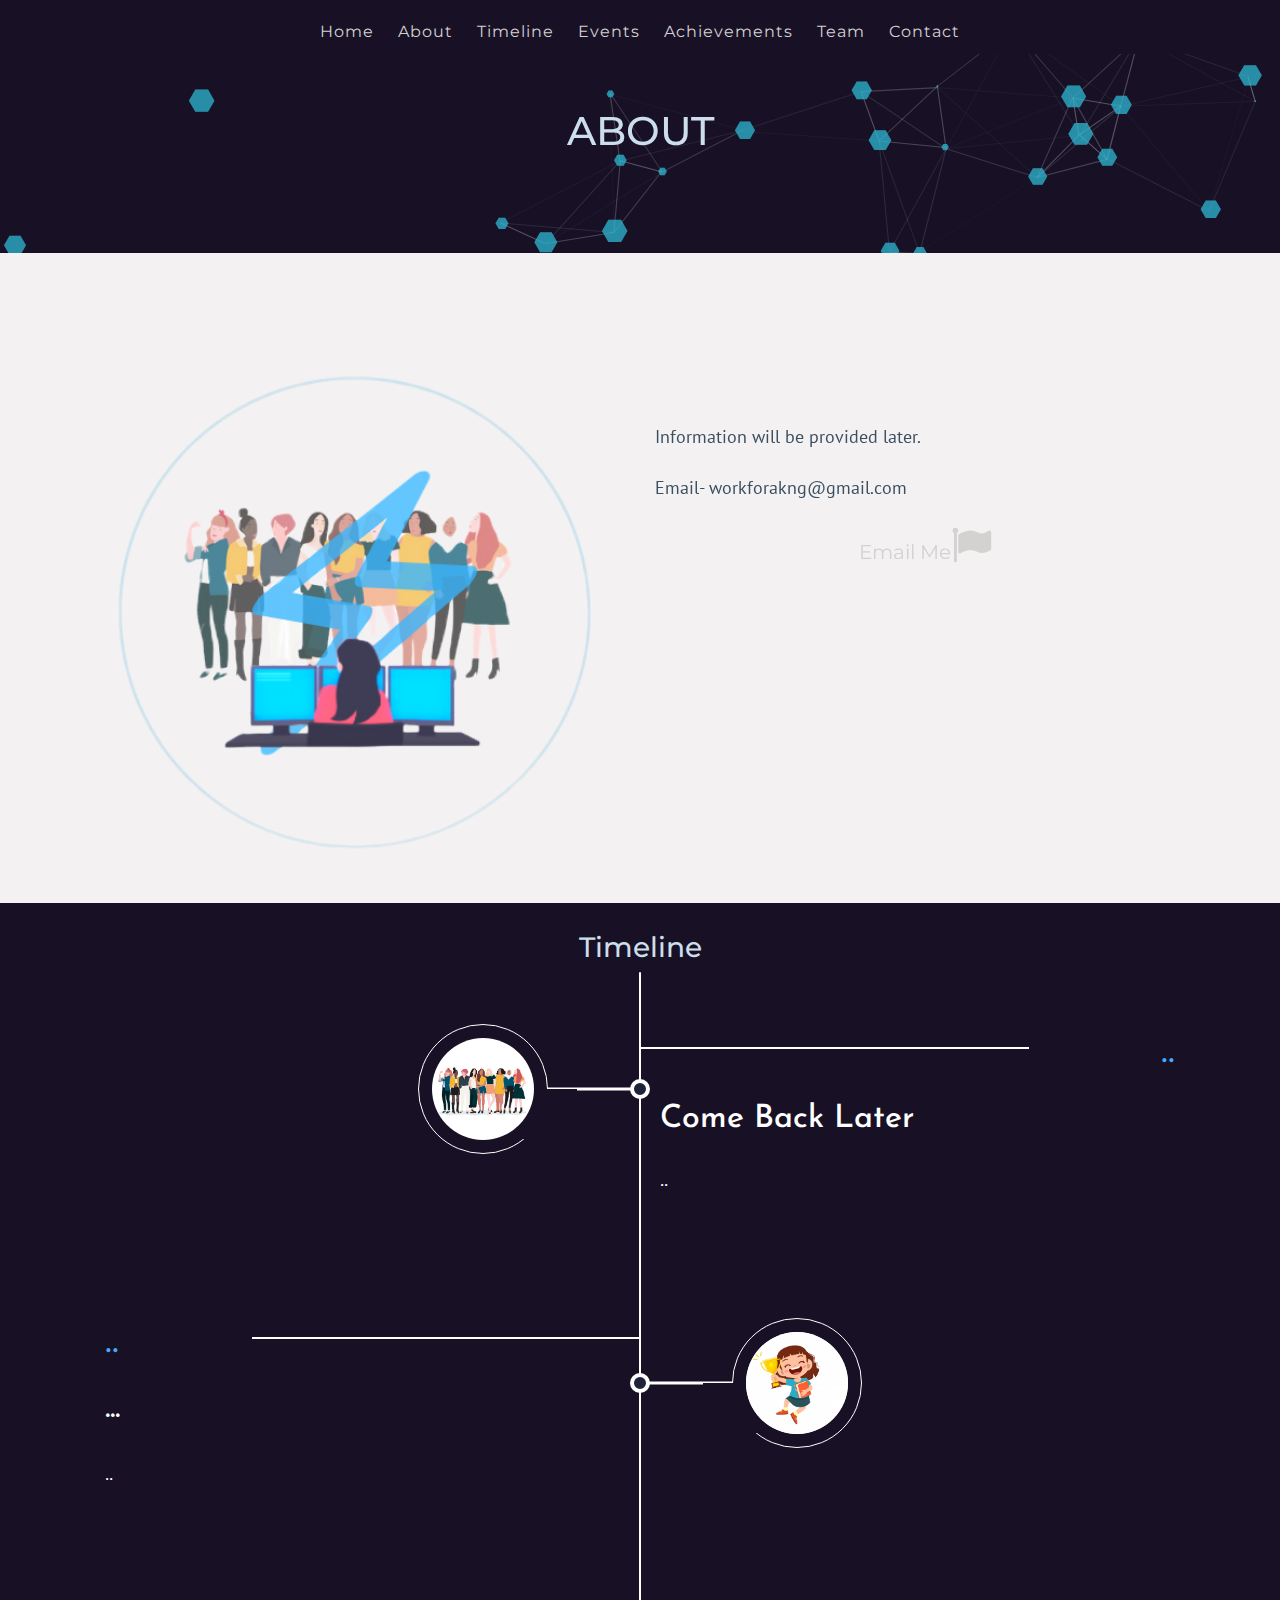
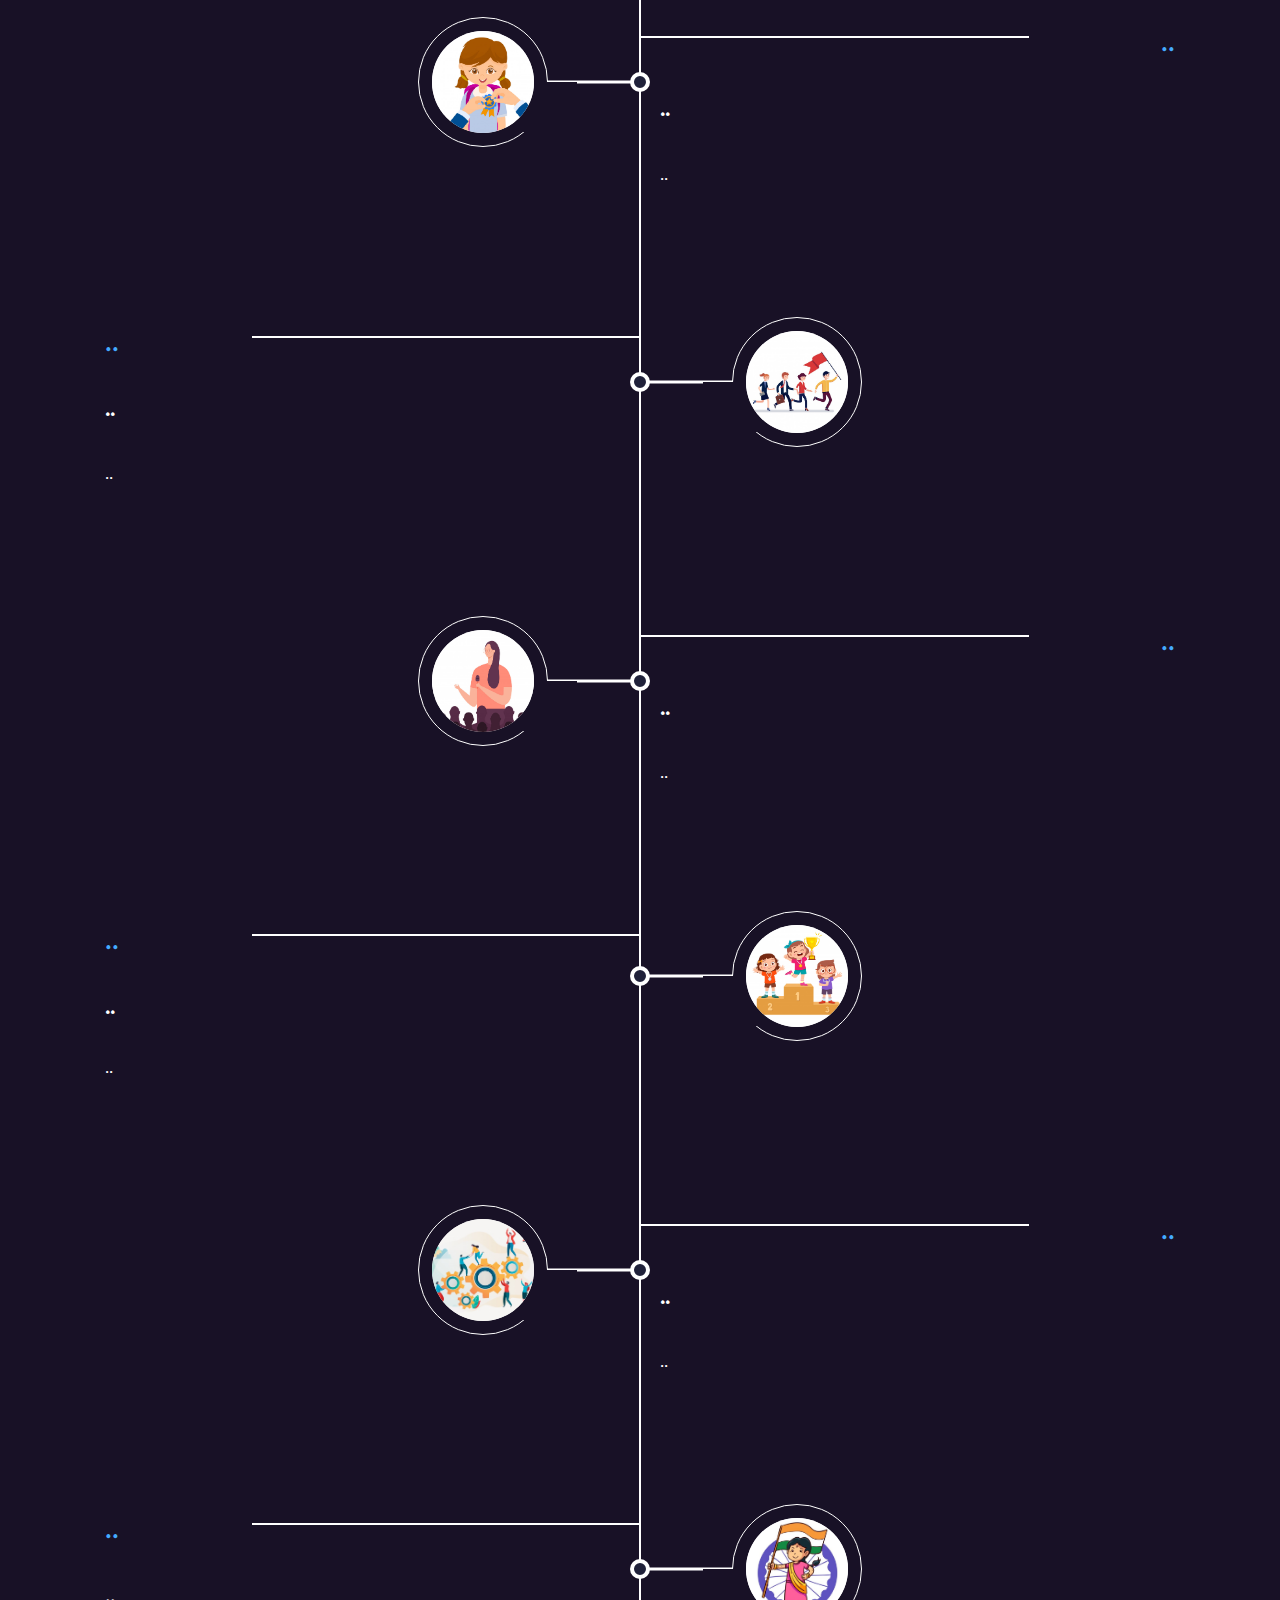
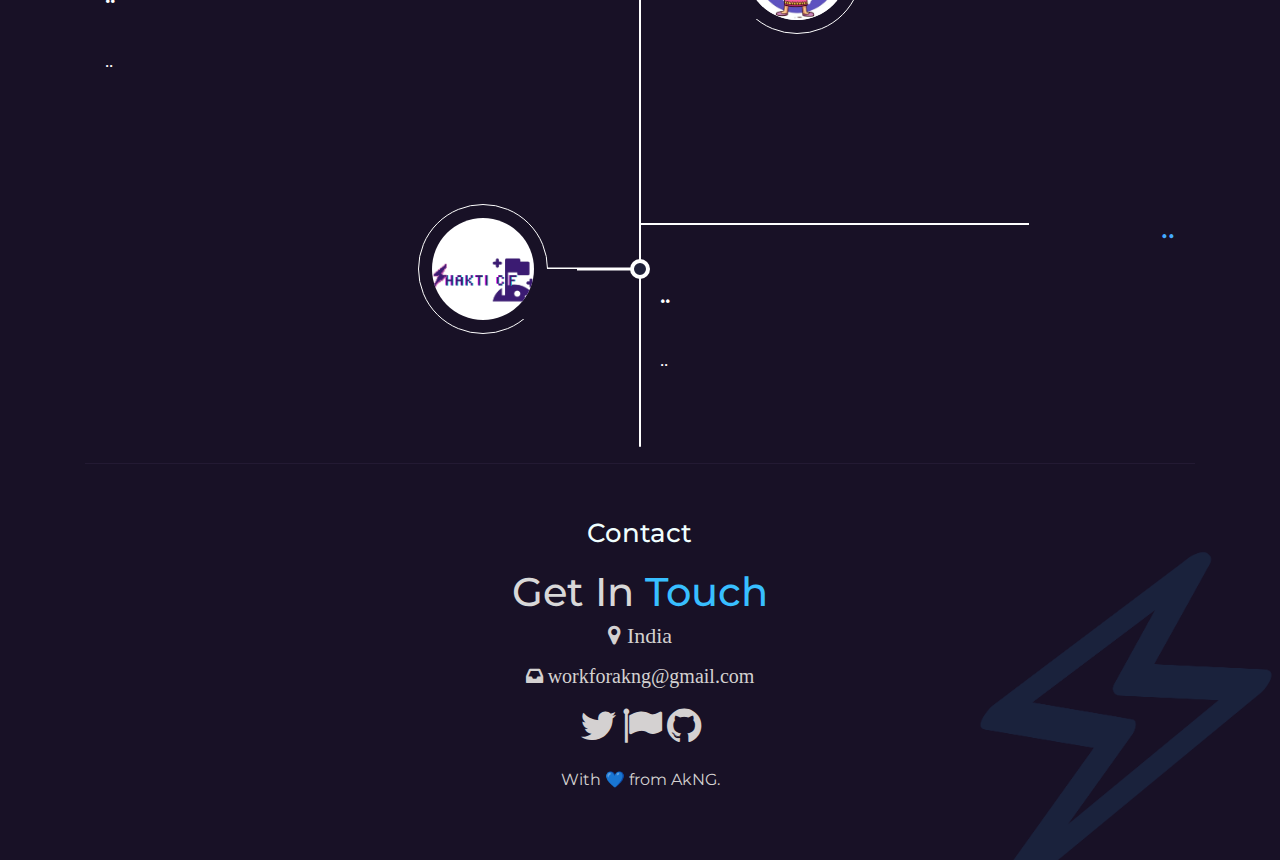
==== commit c87d7be1: "newww" ====
--- a/about.html
+++ b/about.html
@@ -4,7 +4,7 @@
 <script async src="https://pagead2.googlesyndication.com/pagead/js/adsbygoogle.js?client=ca-pub-4982903845666330"
      crossorigin="anonymous"></script>
     <link rel="shortcut icon" type="image/icon" href="assets/img/TEAMSHAKTI.ico"/>
-    <title>Team Shakti</title>
+    <title>about AkNG</title>
     <!-- Required meta tags -->
     <meta charset="utf-8">
     <meta name="viewport" content="width=device-width, initial-scale=1, shrink-to-fit=no">
@@ -100,11 +100,12 @@
                 <div class="col-12 col-md-6">
                         <div class="welcome-text">
                             <div class="space-90"></div>
-                               <div class="aboutfont">Team Shakti was formed in 2018 when a bunch of passion driven girls and a vision driven mentor decided to ‘Hack the Stereotypes’, the country's first women only Capture The Flag team. Mr.Vipin Pavithran had already established a few among the country’s leading student clubs: amFOSS, the student developer’s hub and bi0s, the hackers’ den. There is inadequate representation of women in the field of cybersecurity and Team Shakti was the spark of change.</div>
+                               <div class="aboutfont">Information will be provided later.</div>
                                <br>
-                                <div class="aboutfont"> The beginning is always the hardest, and the team had quite a few struggles trying to establish themselves. Due to the efforts of the team and the mentors, the club flourished. Here at Team Shakti, everyone strives their best to learn and teach others what we have learnt.</div>
+                                <div class="aboutfont">Email- workforakng@gmail.com </div>
                                 <br>
-                                <div class="aboutfont">Team Shakti is characterised by its peer mentoring and the loving bond of sisterhood that teammates share with each other. Newbies are introduced into the field by the more experienced seniors. Overall, we are a group of motivated women who would support and encourage each other while venturing into the cyber world.</div>
+                                <div class="temp-icon"> <a class="flag-t" href="mailto:workforakng@gmail.com?subject=Hello&body=ask AkNG">Email Me<i class="fa fa-flag fa-2x"
+                                    aria-hidden="true"></i></a> </div>
                                <div class="space-20"></div>
                            </div>
 <div class="space-90"></div>
@@ -122,74 +123,74 @@
                     <a class="timeline">
                         <div class="timeline-icon"><img src="assets/img/group.jpg"></div>
                         <div class="timeline-content">
-                            <h3 class="title" style="text-align: right">2017</h3>
-                            <h4 class="timelinefont2">Kick Off</h4>
-                            <div class="timelinefont1 description"><p>Seven girls passionate about security commenced their journey to be India's first Women only CTF team.</p></div>
+                            <h3 class="title" style="text-align: right">..</h3>
+                            <h4 class="timelinefont2">come back later</h4>
+                            <div class="timelinefont1 description"><p>..</p></div>
 
                         </div>
                     </a>
                     <a class="timeline">
                         <div class="timeline-icon"><img src="assets/img/girls_winning1.jpg"></div>
                         <div class="timeline-content">
-                            <h3 class="title">2019</h3>
-                            <h4 class="timelinefont2">Leaving A Mark</h4>
-                            <div class="timelinefont1"><p> Made first public launch at Nullcon 2019, after winning Winja CTF receiving a SANS Scholarship worth 1500 USD.</p></div>
+                            <h3 class="title">..</h3>
+                            <h4 class="timelinefont2">...</h4>
+                            <div class="timelinefont1"><p> ..</p></div>
                         </div>
                     </a>
                     <a class="timeline">
                         <div class="timeline-icon"><img src="assets/img/getting_scholarship.jpg"></div>
                         <div class="timeline-content">
-                            <h3 class="title" style="text-align:right">2019</h3>
-                            <h4 class="timelinefont2">Conquering the world</h4>
-                            <div class="timelinefont1"><p>Members received scholarships to attend prestigious security conferences like Blackhat Asia(Singapore), Hacklu(Luxembourg), Blackhat USA.</p></div>
+                            <h3 class="title" style="text-align:right">..</h3>
+                            <h4 class="timelinefont2">..</h4>
+                            <div class="timelinefont1"><p>..</p></div>
                         </div>
                     </a>
                     <a class="timeline">
                         <div class="timeline-icon"><img src="assets/img/girl_leaders.jpg"></div>
                         <div class="timeline-content">
-                            <h3 class="title">2019</h3>
-                           <h4 class="timelinefont2">Yearly Ranking</h4>
-                           <div class="timelinefont1"><p> With years of hard work, TeamShakti landed at 15th position in the country.</p></div> 
+                            <h3 class="title">..</h3>
+                           <h4 class="timelinefont2">..</h4>
+                           <div class="timelinefont1"><p> ..</p></div> 
                         </div>
                     </a>
                     <a class="timeline">
                         <div class="timeline-icon"><img src="assets/img/girls_giving_talk.jpg"></div>
                         <div class="timeline-content">
-                            <h3 class="title" style="text-align: right">2019</h3>
-                            <h4 class="timelinefont2">From Attendees to Orators</h4>
-                           <div class="timelinefont1"><p>Acquiring knowledge from this tech savvy world, our members too contributed to the community by giving talks and conducting workshops in various events: Hacklu, Bsides Delhi, Diana Initiative, OwaspSeasides.</p></div> 
+                            <h3 class="title" style="text-align: right">..</h3>
+                            <h4 class="timelinefont2">..</h4>
+                           <div class="timelinefont1"><p>..</p></div> 
                         </div>
                     </a>
                     <a class="timeline">
                         <div class="timeline-icon"><img src="assets/img/triumphant.jpg"></div>
                         <div class="timeline-content">
-                            <h3 class="title">2020</h3>
-                            <h4 class="timelinefont2">Triumphant</h4>
-                           <div class="timelinefont1 description"><p>Bagged the 1'st and 2'nd positions in Winja CTF at Nullcon 2020.</p></div> 
+                            <h3 class="title">..</h3>
+                            <h4 class="timelinefont2">..</h4>
+                           <div class="timelinefont1 description"><p>..</p></div> 
                         </div>
                     </a>
                     <a class="timeline">
                         <div class="timeline-icon"><img src="assets/img/team_growth.jpg"></div>
                         <div class="timeline-content">
-                            <h3 class="title" style="text-align:right">2020</h3>
-                            <h4 class="timelinefont2">The Army Grows</h4>
-                           <div class="timelinefont1"><p>TeamShakti members doubled in number and strength.</p></div> 
+                            <h3 class="title" style="text-align:right">..</h3>
+                            <h4 class="timelinefont2">..</h4>
+                           <div class="timelinefont1"><p>..</p></div> 
                         </div>
                     </a>
                     <a class="timeline">
                         <div class="timeline-icon"><img src="assets/img/indian_flag.jpg"></div>
                         <div class="timeline-content">
-                            <h2 class="title">2020</h2>
-                            <h4 class="timelinefont2">Yearly Ranking</h4>
-                           <div class="timelinefont1"><p>Driven by passion and teamwork, TeamShakti holds a CTFtime ranking among the first 10 teams in the country[India].</p></div> 
+                            <h2 class="title">..</h2>
+                            <h4 class="timelinefont2">..</h4>
+                           <div class="timelinefont1"><p>..</p></div> 
                         </div>
                     </a>
                     <a class="timeline">
                         <div class="timeline-icon"><img src="assets/img/logo_1.png"></div>
                         <div class="timeline-content">
-                            <h3 class="title" style="text-align:right">2020</h3>
-                            <h4 class="timelinefont2">The First Time</h4>
-                           <div class="timelinefont1"><p>TeamShakti is hosting ShaktiCTF for the first time, motivating women all over the globe to kickoff their careers in security.</p></div> 
+                            <h3 class="title" style="text-align:right">..</h3>
+                            <h4 class="timelinefont2">..</h4>
+                           <div class="timelinefont1"><p>..</p></div> 
                         </div>
                     </a>
                 </div>
@@ -213,26 +214,26 @@
           <address>
             <i class="fa fa-map-marker"  aria-hidden="true" style='font-size:22px'>
               <span class="text">
-                            Amrita University, Amritapuri, Kollam, Kerala, India</i>
+                           India</i>
                     </address>
           
           </center>
         
        
-        <address><i class="fa fa-inbox" style='font-size:20px'></span><span class="text"> teamshakti06@gmail.com</i>        </address>
+        <address><i class="fa fa-inbox" style='font-size:20px'></span><span class="text"> workforakng@gmail.com</i>        </address>
         <!--<div class="single-community text-center">-->
-        <div class="temp-icon">
-          <a class="twitter-t" href="https://twitter.com/teamshakti06"><i class="fa fa-twitter fa-2x"
+         <div class="temp-icon">
+          <a class="twitter-t" href="https://twitter.com/Ak_N_G"><i class="fa fa-twitter fa-2x"
               aria-hidden="true"></i></a>
-          <a class="flag-t" href="https://ctftime.org/team/61083"><i class="fa fa-flag fa-2x"
+          <a class="flag-t" href=""><i class="fa fa-flag fa-2x"
               aria-hidden="true"></i></a>
-          <a class="github-t" href="https://github.com/Team-Shakti"><i class="fa fa-github fa-2x"
+          <a class="github-t" href="https://github.com/Ak-N-G"><i class="fa fa-github fa-2x"
               aria-hidden="true"></i></a>
         </div>
         <div class="space-20"></div>
 
           <p>
-            With &#128153 from TeamShakti.
+            With &#128153 from AkNG.
           
           </p>
          
